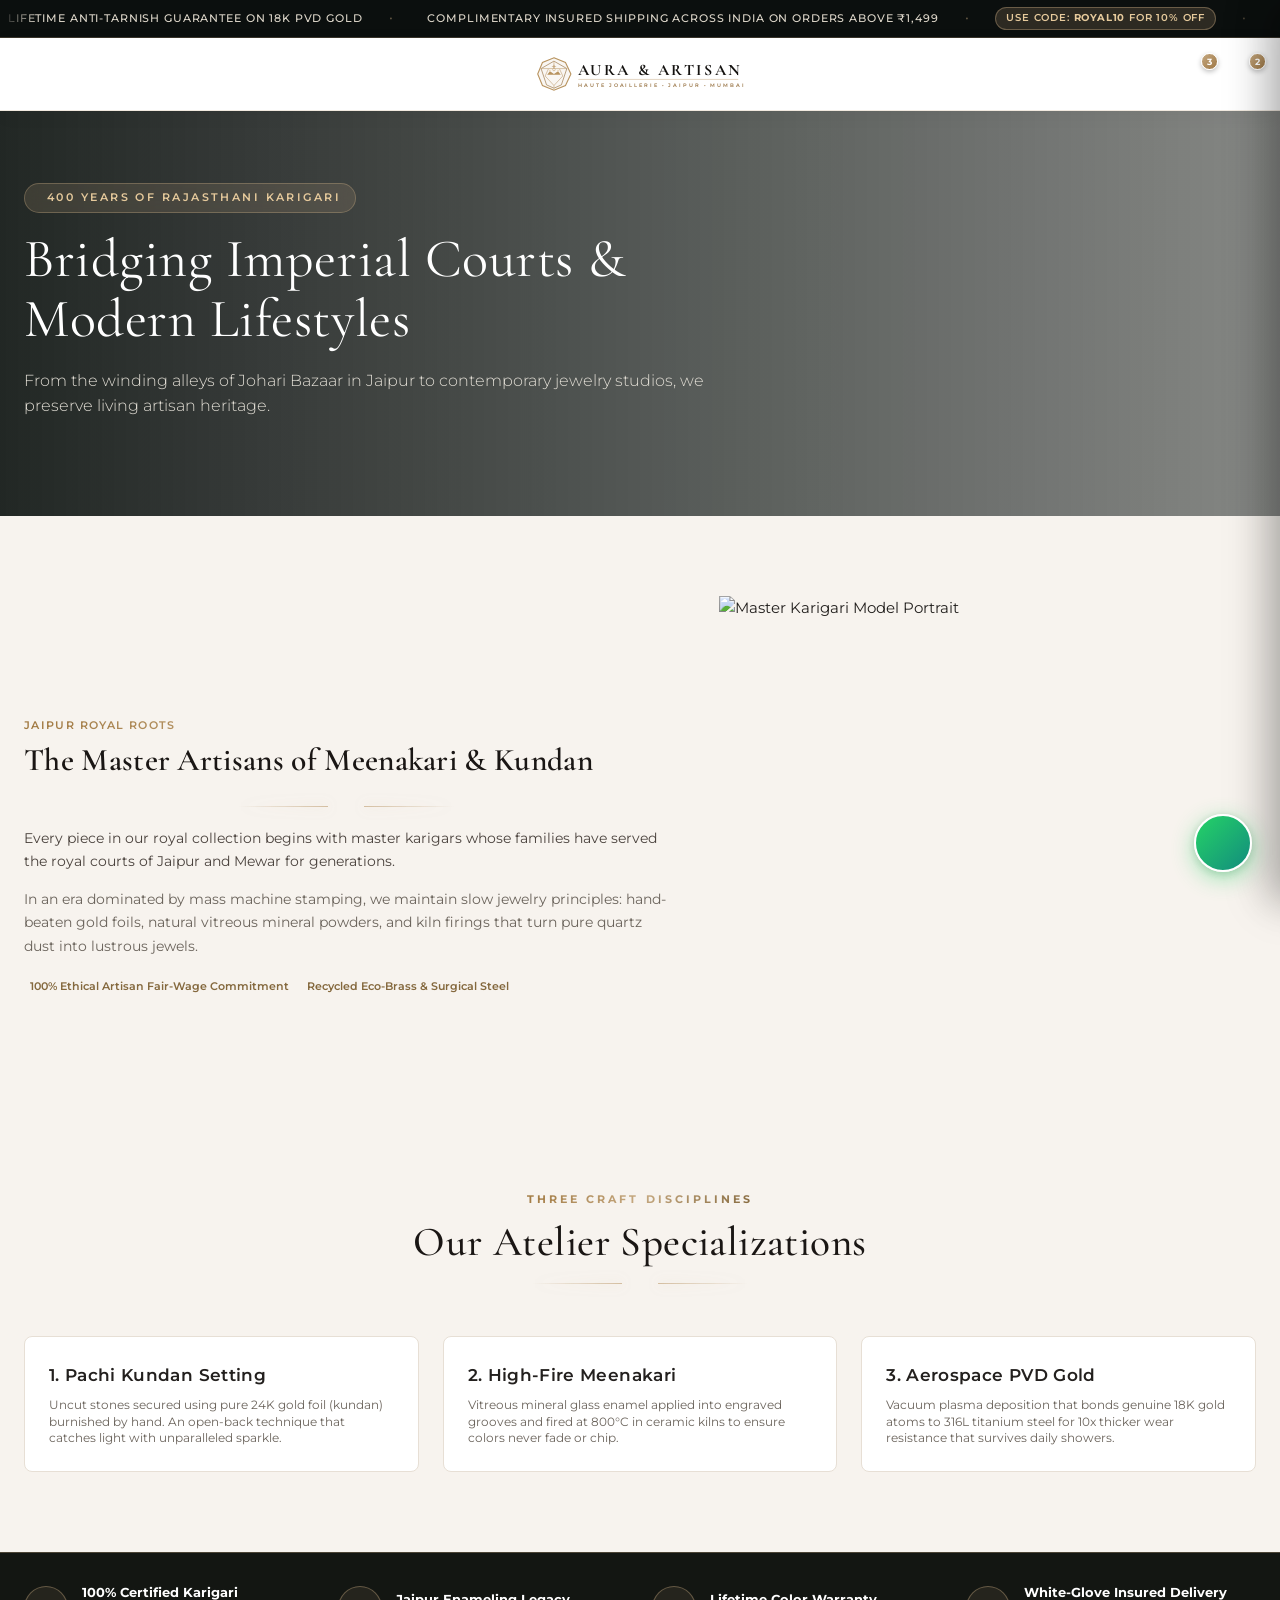
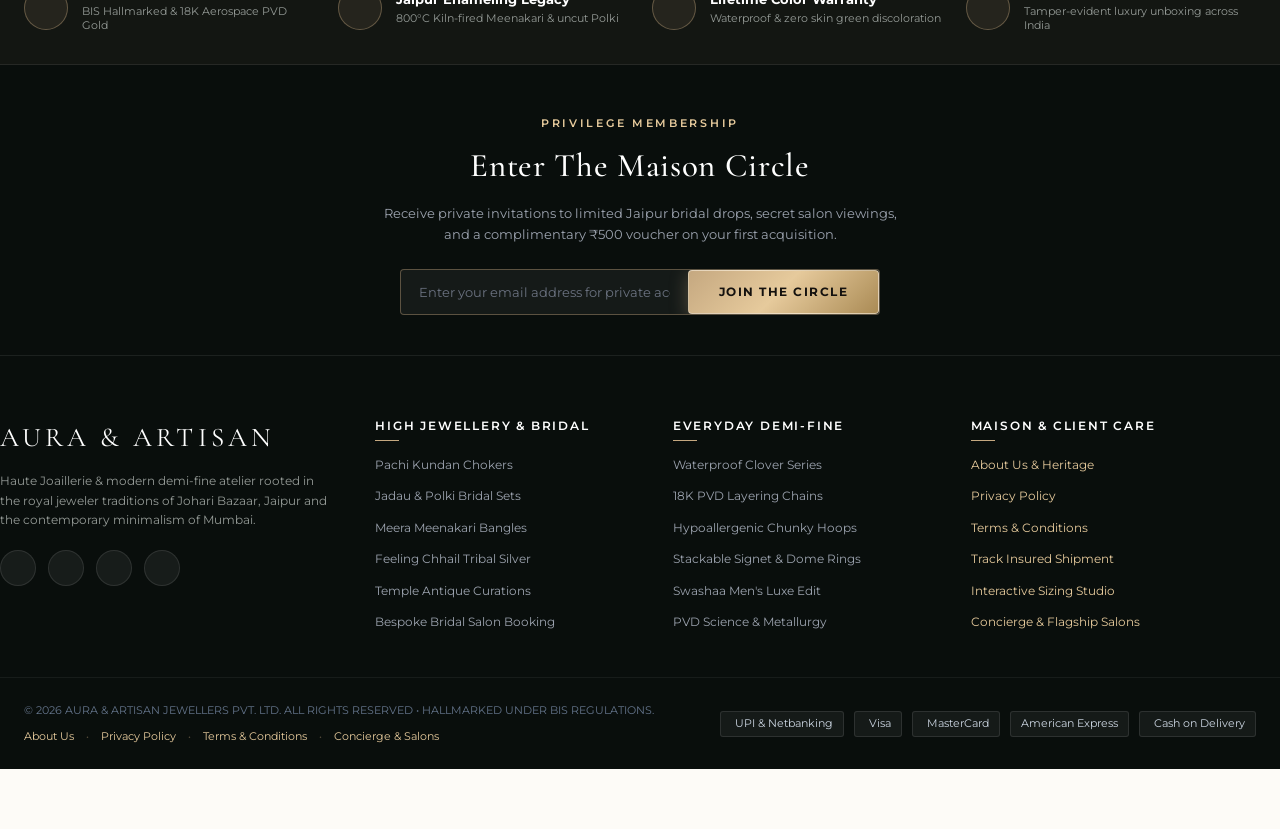
==== about.html @ bdaa9f3b "Fix broken Unsplash choker image and bump cache busters to v=7.7" ====
<!DOCTYPE html>
<html lang="en">
<head>
  <meta charset="UTF-8">
  <meta name="viewport" content="width=device-width, initial-scale=1.0">
  <title>The Craft & Heritage Ateliers | AURA & ARTISAN</title>
  <link rel="preconnect" href="https://fonts.googleapis.com">
  <link rel="preconnect" href="https://fonts.gstatic.com" crossorigin>
  <link href="https://fonts.googleapis.com/css2?family=Cormorant+Garamond:ital,wght@0,300;0,400;0,500;0,600;0,700;1,400&family=Montserrat:wght@300;400;500;600;700&display=swap" rel="stylesheet">
  <link href="https://cdn.jsdelivr.net/npm/remixicon@4.2.0/fonts/remixicon.css" rel="stylesheet">
  <link rel="stylesheet" href="styles.css?v=7.7">
    <style id="critical-tablet-nav">
    @media (max-width: 1400px) {
      .site-header {
        position: sticky !important;
        top: 0 !important;
        z-index: 999 !important;
      }
      .header-main {
        position: relative !important;
        height: 72px !important;
        padding: 0 16px !important;
        display: flex !important;
        align-items: center !important;
        justify-content: space-between !important;
      }
      .mobile-nav-toggle {
        display: inline-flex !important;
        align-items: center !important;
        justify-content: center !important;
        width: 44px !important;
        height: 44px !important;
        background: transparent !important;
        border: none !important;
        color: #1a1614 !important;
        font-size: 1.65rem !important;
        cursor: pointer !important;
        padding: 0 !important;
        flex-shrink: 0 !important;
        z-index: 10 !important;
      }
      .mobile-nav-toggle i {
        font-size: 1.65rem !important;
        color: #1a1614 !important;
      }
      .mobile-nav-toggle span {
        display: none !important;
      }
      .brand-logo {
        margin: 0 !important;
        position: absolute !important;
        left: 50% !important;
        transform: translateX(-50%) !important;
        height: 44px !important;
        max-width: calc(100% - 380px) !important;
        display: flex !important;
        align-items: center !important;
        justify-content: center !important;
        z-index: 5 !important;
      }
      .brand-logo-img,
      .brand-logo-svg,
      .brand-logo svg {
        max-width: 210px !important;
        height: 38px !important;
        width: auto !important;
        object-fit: contain !important;
      }
      .header-actions {
        margin-left: auto !important;
        gap: 8px !important;
        flex-shrink: 0 !important;
        z-index: 10 !important;
      }
            body.drawer-open .site-header {
        z-index: 100000 !important;
      }
      body.drawer-open .header-main > *:not(.desktop-nav) {
        opacity: 0.25 !important;
        pointer-events: none !important;
      }
      .desktop-nav.mobile-open {
        z-index: 100001 !important;
        background: #ffffff !important;
      }
      .mobile-nav-backdrop {
        z-index: 99999 !important;
      }
      .mobile-drawer-header {
        display: flex !important;
        align-items: center !important;
        justify-content: space-between !important;
        padding: max(20px, env(safe-area-inset-top, 24px)) 18px 16px 18px !important;
        background: #faf8f5 !important;
        border-bottom: 1px solid rgba(197, 168, 128, 0.25) !important;
        position: sticky !important;
        top: 0 !important;
        z-index: 10 !important;
        flex-shrink: 0 !important;
      }
      .mobile-drawer-brand {
        display: flex !important;
        flex-direction: column !important;
      }
      .mobile-drawer-brand span {
        font-family: 'Cormorant Garamond', Georgia, serif !important;
        font-size: 1.15rem !important;
        font-weight: 700 !important;
        letter-spacing: 2.2px !important;
        color: #141210 !important;
        text-transform: uppercase !important;
        line-height: 1.2 !important;
      }
      .mobile-drawer-brand small {
        font-size: 0.65rem !important;
        letter-spacing: 1.5px !important;
        color: #9a7647 !important;
        text-transform: uppercase !important;
      }
      .mobile-drawer-close {
        width: 36px !important;
        height: 36px !important;
        border-radius: 50% !important;
        border: 1px solid rgba(197, 168, 128, 0.35) !important;
        background: #ffffff !important;
        color: #1a1614 !important;
        font-size: 1.4rem !important;
        display: inline-flex !important;
        align-items: center !important;
        justify-content: center !important;
        cursor: pointer !important;
        line-height: 1 !important;
        padding: 0 !important;
      }
      .mobile-drawer-footer {
        display: flex !important;
        flex-direction: column !important;
        gap: 12px !important;
        padding: 20px 18px max(24px, env(safe-area-inset-bottom, 24px)) 18px !important;
        margin-top: auto !important;
        border-top: 1px solid rgba(197, 168, 128, 0.25) !important;
        background: #faf8f5 !important;
        flex-shrink: 0 !important;
      }
      .drawer-wa-btn {
        display: inline-flex !important;
        align-items: center !important;
        justify-content: center !important;
        gap: 8px !important;
        background: #25d366 !important;
        color: #ffffff !important;
        padding: 11px 16px !important;
        border-radius: 8px !important;
        font-size: 0.84rem !important;
        font-weight: 600 !important;
        text-decoration: none !important;
      }
      .drawer-sublinks {
        display: flex !important;
        align-items: center !important;
        justify-content: center !important;
        gap: 10px !important;
        font-size: 0.78rem !important;
        color: #7a7067 !important;
      }
      .drawer-sublinks a {
        color: #5a524a !important;
        text-decoration: none !important;
      }
      .desktop-nav:not(.mobile-open) {
        display: none !important;
      }
      .mobile-bottom-nav {
        display: flex !important;
      }
      body {
        padding-bottom: 60px !important;
      }
      .announcement-item:first-child,
      .announcement-right {
        display: none !important;
      }
      .announcement-content {
        justify-content: center !important;
        text-align: center !important;
      }
    }
    @media (max-width: 768px) {
      .header-main {
        height: 64px !important;
        padding: 0 12px !important;
        gap: 8px !important;
      }
      .mobile-nav-toggle {
        width: 38px !important;
        height: 38px !important;
        font-size: 1.55rem !important;
        z-index: 2 !important;
      }
      .mobile-nav-toggle i {
        font-size: 1.55rem !important;
      }
      /* In-flow flex positioning guarantees zero overlap with actions */
      .brand-logo {
        position: static !important;
        transform: none !important;
        left: auto !important;
        margin: 0 auto !important;
        flex: 1 1 auto !important;
        min-width: 0 !important;
        max-width: 100% !important;
        height: 40px !important;
        padding: 0 4px !important;
        overflow: hidden !important;
        text-align: center !important;
        display: flex !important;
        align-items: center !important;
        justify-content: center !important;
        z-index: 1 !important;
      }
      .brand-logo-img,
      .brand-logo-svg,
      .brand-logo svg {
        max-width: 100% !important;
        max-height: 30px !important;
        height: 30px !important;
        width: auto !important;
        object-fit: contain !important;
      }
      .header-actions {
        display: flex !important;
        align-items: center !important;
        gap: 4px !important;
        flex-shrink: 0 !important;
        margin-left: 0 !important;
        z-index: 2 !important;
      }
      #userAccountBtn {
        display: none !important;
      }
      .action-btn {
        width: 36px !important;
        height: 36px !important;
        font-size: 1.15rem !important;
        flex-shrink: 0 !important;
      }
      .badge-count {
        min-width: 15px !important;
        height: 15px !important;
        font-size: 0.60rem !important;
        top: -2px !important;
        right: -2px !important;
      }
    }
    @media (max-width: 380px) {
      .header-main {
        padding: 0 8px !important;
        gap: 4px !important;
      }
      .mobile-nav-toggle {
        width: 34px !important;
        height: 34px !important;
        font-size: 1.4rem !important;
      }
      .mobile-nav-toggle i {
        font-size: 1.4rem !important;
      }
      .brand-logo-img,
      .brand-logo-svg,
      .brand-logo svg {
        max-height: 25px !important;
        height: 25px !important;
      }
      .header-actions {
        gap: 2px !important;
      }
      .action-btn {
        width: 32px !important;
        height: 32px !important;
        font-size: 1.05rem !important;
      }
    }
  </style>
</head>
<body class="mode-hifi">

  <!-- TOP WIREFRAME / UX TOOLBAR -->
  <aside class="ux-control-bar">
    <div class="ux-control-inner">
      <div class="ux-status-tag"><span class="pulse-dot"></span><span>Brand Story & Heritage Architecture</span></div>
      <div class="reference-badge"><i class="ri-compass-3-line"></i> Artisanal Karigari & Ethics (Sawwaisa & Vijay Bangles Reference)</div>
      <div class="ux-toggle-wrapper"><a href="index.html" class="ux-notes-btn"><i class="ri-home-line"></i> Home</a></div>
    </div>
  </aside>

  <!-- HEADER -->
    <!-- 1. ANNOUNCEMENT BAR (Smooth Horizontal Marquee Ticker) -->
  <div class="announcement-bar">
    <div class="announcement-inner">
      <div class="announcement-ticker-track">
        <div class="ticker-content">
          <span class="ticker-item"><i class="ri-sparkling-2-line"></i> Lifetime Anti-Tarnish Guarantee on 18K PVD Gold</span>
          <span class="ticker-divider">&bull;</span>
          <span class="ticker-item"><i class="ri-truck-line"></i> Complimentary Insured Shipping Across India on Orders Above ₹1,499</span>
          <span class="ticker-divider">&bull;</span>
          <span class="ticker-item"><span class="code-pill">Use Code: <strong>ROYAL10</strong> for 10% Off</span></span>
          <span class="ticker-divider">&bull;</span>
          <span class="ticker-item"><i class="ri-vip-crown-2-line"></i> Authentic Hand-Fired Jaipur Meenakari &amp; Kundan Karigari</span>
          <span class="ticker-divider">&bull;</span>
          <span class="ticker-item"><i class="ri-shield-check-line"></i> 100% Hypoallergenic &bull; Zero Skin Discoloration</span>
          <span class="ticker-divider">&bull;</span>
          <span class="ticker-item"><i class="ri-arrow-left-right-line"></i> 7-Day Sizing Exchanges on All Kadas &amp; Bangles</span>
          <span class="ticker-divider">&bull;</span>
        </div>
        <div class="ticker-content" aria-hidden="true">
          <span class="ticker-item"><i class="ri-sparkling-2-line"></i> Lifetime Anti-Tarnish Guarantee on 18K PVD Gold</span>
          <span class="ticker-divider">&bull;</span>
          <span class="ticker-item"><i class="ri-truck-line"></i> Complimentary Insured Shipping Across India on Orders Above ₹1,499</span>
          <span class="ticker-divider">&bull;</span>
          <span class="ticker-item"><span class="code-pill">Use Code: <strong>ROYAL10</strong> for 10% Off</span></span>
          <span class="ticker-divider">&bull;</span>
          <span class="ticker-item"><i class="ri-vip-crown-2-line"></i> Authentic Hand-Fired Jaipur Meenakari &amp; Kundan Karigari</span>
          <span class="ticker-divider">&bull;</span>
          <span class="ticker-item"><i class="ri-shield-check-line"></i> 100% Hypoallergenic &bull; Zero Skin Discoloration</span>
          <span class="ticker-divider">&bull;</span>
          <span class="ticker-item"><i class="ri-arrow-left-right-line"></i> 7-Day Sizing Exchanges on All Kadas &amp; Bangles</span>
          <span class="ticker-divider">&bull;</span>
        </div>
      </div>

      <div class="announcement-right">
        <div class="currency-picker">
          <i class="ri-global-line"></i>
          <select id="currencySelect" aria-label="Currency Selector">
            <option value="INR" selected>INR (₹)</option>
            <option value="USD">USD ($)</option>
            <option value="AUD">AUD (A$)</option>
            <option value="GBP">GBP (£)</option>
            <option value="EUR">EUR (€)</option>
          </select>
        </div>
        <a href="contact.html#track-order" class="top-link"><i class="ri-truck-line"></i> Track Order</a>
      </div>
    </div>
  </div>

  <header class="site-header" id="siteHeader">
    <div class="container header-main">
      <button class="mobile-nav-toggle" id="mobileMenuBtn" aria-label="Toggle Navigation">
        <i class="ri-menu-2-line"></i>
        <span>Menu</span>
      </button>

      <a href="index.html" class="brand-logo" aria-label="Aura and Artisan Haute Joaillerie">
        <svg class="brand-logo-svg" viewBox="0 0 310 56" width="280" height="46" fill="none" xmlns="http://www.w3.org/2000/svg">
          <g transform="translate(3, 3)">
            <polygon points="25,1 42,8 50,25 42,42 25,49 8,42 1,25 8,8" stroke="#b8935e" stroke-width="1.6" fill="rgba(197, 168, 128, 0.10)" />
            <polygon points="25,6 44,17 36,41 25,46 14,41 6,17" stroke="#9a7647" stroke-width="1.1" fill="none" opacity="0.90" />
            <polygon points="17,17 33,17 38,28 25,42 12,28" stroke="#c5a880" stroke-width="1.0" fill="none" />
            <line x1="25" y1="6" x2="25" y2="17" stroke="#c5a880" stroke-width="1.0" />
            <line x1="17" y1="17" x2="6" y2="17" stroke="#c5a880" stroke-width="1.0" />
            <line x1="33" y1="17" x2="44" y2="17" stroke="#c5a880" stroke-width="1.0" />
            <line x1="25" y1="42" x2="25" y2="46" stroke="#c5a880" stroke-width="1.0" />
            <path d="M15 26 L19 21 L25 25 L31 21 L35 26 Z" fill="#b8935e" />
            <circle cx="19" cy="20" r="1.3" fill="#eed8b7" />
            <circle cx="25" cy="18.5" r="1.8" fill="#ffffff" stroke="#b8935e" stroke-width="0.8" />
            <circle cx="31" cy="20" r="1.3" fill="#eed8b7" />
            <path d="M25 10 Q25 14 21 14 Q25 14 25 18 Q25 14 29 14 Q25 14 25 10 Z" fill="#c5a880" />
          </g>
          <text x="63" y="30" font-family="'Cormorant Garamond', Georgia, 'Times New Roman', serif" font-size="23.5" font-weight="700" letter-spacing="3.8px" fill="#141210">AURA &amp; ARTISAN</text>
          <line x1="64" y1="36" x2="300" y2="36" stroke="#c5a880" stroke-width="1.0" opacity="0.70" />
          <text x="64" y="47" font-family="'Montserrat', -apple-system, sans-serif" font-size="7.4" font-weight="600" letter-spacing="2.8px" fill="#9a7647">HAUTE JOAILLERIE &bull; JAIPUR &bull; MUMBAI</text>
        </svg>
      </a>
            <nav class="desktop-nav" id="desktopNav">
        <!-- Mobile & Tablet Slide Drawer Header -->
        <div class="mobile-drawer-header">
          <div class="mobile-drawer-brand">
            <span>Aura &amp; Artisan</span>
            <small>Haute Joaillerie &bull; Jaipur</small>
          </div>
          <button class="mobile-drawer-close" id="mobileDrawerClose" aria-label="Close Navigation">&times;</button>
        </div>
        <ul class="nav-links">
          <li><a href="index.html" class="nav-link">Home</a></li>
          <li class="has-mega-menu">
            <a href="collections.html" class="nav-link">Collections <i class="ri-arrow-down-s-line"></i></a>
            <div class="mega-menu">
              <div class="mega-menu-inner container">
                
                <!-- Col 1: Heritage & Bridal -->
                <div class="mega-col">
                  <div class="mega-heading-wrap">
                    <a href="collections.html?cat=kundan" class="mega-heading-link" title="Explore Heritage &amp; Bridal Collections">
                      <span class="mega-heading-title">Heritage &amp; Bridal</span>
                      <i class="ri-arrow-right-up-line"></i>
                    </a>
                    <a href="collections.html?cat=kundan" class="mega-brand-badge badge-heritage" title="Sawwaisa &amp; Khazana Archival Curation">
                      <i class="ri-sparkling-fill"></i> Sawwaisa / Khazana
                    </a>
                  </div>
                  <ul class="mega-links-list">
                    <li><a href="collections.html?cat=kundan"><span class="gem-bullet">✦</span> Pachi Kundan Chokers</a></li>
                    <li><a href="collections.html?cat=kundan"><span class="gem-bullet">✦</span> Jadau &amp; Polki Bridal Sets</a></li>
                    <li><a href="collections.html?cat=navratna"><span class="gem-bullet">✦</span> Navratna Vedic Gems</a></li>
                    <li><a href="collections.html?cat=hathphool"><span class="gem-bullet">✦</span> Rajkumari Jadau Hathphool</a></li>
                    <li><a href="collections.html?cat=hair-jewels"><span class="gem-bullet">✦</span> Noor-E-Passa &amp; Tikkas</a></li>
                    <li><a href="collections.html?cat=temple"><span class="gem-bullet">✦</span> Temple Antique Jewellery</a></li>
                    <li><a href="collections.html?cat=bangles"><span class="gem-bullet">✦</span> Royal Bridal Chuda Sets</a></li>
                  </ul>
                </div>

                <!-- Col 2: Everyday Anti-Tarnish -->
                <div class="mega-col">
                  <div class="mega-heading-wrap">
                    <a href="anti-tarnish.html" class="mega-heading-link" title="Explore Everyday Anti-Tarnish Collections">
                      <span class="mega-heading-title">Everyday Anti-Tarnish</span>
                      <i class="ri-arrow-right-up-line"></i>
                    </a>
                    <a href="anti-tarnish.html" class="mega-brand-badge badge-modern" title="Raviva, Chahana &amp; Arika Modern Luxe">
                      <i class="ri-drop-fill"></i> Raviva / Chahana / Arika
                    </a>
                  </div>
                  <ul class="mega-links-list">
                    <li><a href="anti-tarnish.html"><span class="gem-bullet">✦</span> Waterproof Paperclip Chains</a></li>
                    <li><a href="collections.html?cat=rosegold"><span class="gem-bullet">✦</span> Gulabi Rose Gold &amp; Tourmaline</a></li>
                    <li><a href="collections.html?cat=moissanite"><span class="gem-bullet">✦</span> Dewdrop VVS1 Moissanite</a></li>
                    <li><a href="collections.html?cat=diamonds"><span class="gem-bullet">✦</span> Solitaire Lab Diamonds</a></li>
                    <li><a href="anti-tarnish.html"><span class="gem-bullet">✦</span> Four-Leaf Clover Bracelets</a></li>
                    <li><a href="anti-tarnish.html"><span class="gem-bullet">✦</span> Hypoallergenic Chunky Hoops</a></li>
                    <li><a href="anti-tarnish.html"><span class="gem-bullet">✦</span> 18K PVD Stackable Rings</a></li>
                    <li><a href="collections.html?cat=talismans"><span class="gem-bullet">✦</span> Noor Evil Eye Talismans</a></li>
                  </ul>
                </div>

                <!-- Col 3: Signature Artisanal -->
                <div class="mega-col">
                  <div class="mega-heading-wrap">
                    <a href="bangles-guide.html" class="mega-heading-link" title="Explore Signature Artisanal Bangles &amp; Kadas">
                      <span class="mega-heading-title">Signature Artisanal</span>
                      <i class="ri-arrow-right-up-line"></i>
                    </a>
                    <a href="bangles-guide.html" class="mega-brand-badge badge-craft" title="Vijay Bangles &amp; Chhail Tribal Craft">
                      <i class="ri-fire-fill"></i> Vijay Bangles / Chhail
                    </a>
                  </div>
                  <ul class="mega-links-list">
                    <li><a href="bangles-guide.html"><span class="gem-bullet">✦</span> Meera Meenakari Bangles (Jaipur)</a></li>
                    <li><a href="bangles-guide.html"><span class="gem-bullet">✦</span> Handcrafted Brass &amp; Lac Kadas</a></li>
                    <li><a href="collections.html?cat=oxidized"><span class="gem-bullet">✦</span> Feeling Chhail 925 Tribal Silver</a></li>
                    <li><a href="collections.html?cat=oxidized"><span class="gem-bullet">✦</span> Afghani &amp; Chandbali Jhumkas</a></li>
                    <li><a href="bangles-guide.html"><span class="gem-bullet">✦</span> Interactive Bangle Size Studio</a></li>
                  </ul>
                </div>

                <!-- Col 4: Unisex & Men's Luxe -->
                <div class="mega-col">
                  <div class="mega-heading-wrap">
                    <a href="collections.html?cat=men" class="mega-heading-link" title="Explore Swashaa Men's Luxe Edit">
                      <span class="mega-heading-title">Unisex &amp; Men's Luxe</span>
                      <i class="ri-arrow-right-up-line"></i>
                    </a>
                    <a href="collections.html?cat=men" class="mega-brand-badge badge-men" title="Swashaa Modern Men's Edit">
                      <i class="ri-shield-fill"></i> Swashaa Edit
                    </a>
                  </div>
                  <ul class="mega-links-list">
                    <li><a href="collections.html?cat=men"><span class="gem-bullet">✦</span> Cuban Link Chains &amp; Kadas</a></li>
                    <li><a href="collections.html?cat=men"><span class="gem-bullet">✦</span> Brushed Matte Signet Rings</a></li>
                    <li><a href="collections.html?cat=men"><span class="gem-bullet">✦</span> Sleek Stainless Steel Cuffs</a></li>
                  </ul>
                </div>

                <!-- Col 5: 100% Clickable Featured Curation Card -->
                <a href="collections.html?cat=kundan" class="mega-feature-card" title="Explore The Royal Rajputana Bridal Edit">
                  <div class="mega-img-wrap">
                    <img src="https://images.unsplash.com/photo-1617038220319-276d3cfab638?auto=format&fit=crop&w=600&q=80" alt="Royal Wedding Edit Model" loading="lazy">
                    <div class="mega-badge">Featured Edit</div>
                  </div>
                  <div class="mega-feature-text">
                    <h5>The Royal Rajputana Bridal Edit</h5>
                    <p>Hand-set uncut Polki &amp; Meenakari work inspired by Jaipur's royal court.</p>
                    <span class="link-arrow">Discover Curation <i class="ri-arrow-right-line"></i></span>
                  </div>
                </a>

              </div>

              <!-- Quick-Access Directory Utility Bar -->
              <div class="mega-menu-footer">
                <div class="mega-footer-inner container">
                  <div class="mega-footer-title">
                    <i class="ri-compass-3-line"></i> <span>Haute Joaillerie Directory</span>
                  </div>
                  <div class="mega-footer-actions">
                    <a href="collections.html" class="mega-action-pill highlight">
                      <i class="ri-apps-2-line"></i> View All 15 Collections
                    </a>
                    <a href="bangles-guide.html" class="mega-action-pill">
                      <i class="ri-ruler-line"></i> Bangle Size Studio
                    </a>
                    <a href="anti-tarnish.html" class="mega-action-pill">
                      <i class="ri-shield-check-line"></i> Lifetime Guarantee
                    </a>
                    <a href="https://wa.me/919876543210?text=Hello%20Aura%20and%20Artisan%20Concierge" class="mega-action-pill wa" target="_blank" rel="noopener">
                      <i class="ri-whatsapp-line"></i> WhatsApp Concierge
                    </a>
                  </div>
                </div>
              </div>

            </div>
          </li>
          <li><a href="anti-tarnish.html" class="nav-link">Anti-Tarnish Daily</a></li>
          <li><a href="bangles-guide.html" class="nav-link">Meenakari Bangles</a></li>
          <li><a href="about.html" class="nav-link active">The Craft</a></li>
          <li><a href="contact.html" class="nav-link">Contact Us</a></li>
                </ul>
        <!-- Mobile & Tablet Slide Drawer Footer -->
        <div class="mobile-drawer-footer">
          <a href="https://wa.me/919876543210?text=Hello%20Aura%20and%20Artisan" class="drawer-wa-btn" target="_blank" rel="noopener">
            <i class="ri-whatsapp-line"></i> Order via WhatsApp
          </a>
          <div class="drawer-sublinks">
            <a href="contact.html">Track Order</a>
            <span>&bull;</span>
            <a href="contact.html">Boutiques</a>
            <span>&bull;</span>
            <a href="contact.html">Concierge</a>
          </div>
        </div>
      </nav>
      <div class="header-actions">
        <button class="action-btn" id="searchTriggerBtn" onclick="openSearch()" aria-label="Search Catalog" title="Search"><i class="ri-search-line"></i></button>
        <a href="contact.html" class="action-btn" id="userAccountBtn" aria-label="User Account" title="Account"><i class="ri-user-3-line"></i></a>
        <button class="action-btn wishlist-btn" id="wishlistBtn" onclick="openWishlist()" aria-label="Wishlist" title="Wishlist"><i class="ri-heart-line"></i><span class="badge-count wishlist-count">3</span></button>
        <button class="action-btn cart-btn" id="cartTriggerBtn" onclick="openCart()" aria-label="Shopping Bag" title="Cart"><i class="ri-shopping-bag-2-line"></i><span class="badge-count cart-count" id="cartCountBadge">2</span></button>
      </div>
    </div>
  </header>

  <!-- ABOUT HERO BANNER -->
  <section class="catalog-hero-banner" style="background-image: linear-gradient(to right, rgba(15,21,19,0.92), rgba(15,21,19,0.5)), url('https://images.unsplash.com/photo-1610030469983-98e550d6193c?auto=format&fit=crop&w=1920&q=85');">
    <div class="container">
      <div class="catalog-hero-text">
        <span class="hero-subhead"><i class="ri-fire-line"></i> 400 Years of Rajasthani Karigari</span>
        <h1 class="hero-title">Bridging Imperial Courts & Modern Lifestyles</h1>
        <p class="hero-desc">From the winding alleys of Johari Bazaar in Jaipur to contemporary jewelry studios, we preserve living artisan heritage.</p>
      </div>
    </div>
  </section>

  <!-- STORY SECTION -->
  <main class="section-padding bg-cream">
    <div class="container">
      
      <div class="specialist-grid" style="margin-bottom: 70px;">
        <div class="specialist-info">
          <span class="sub-title">Jaipur Royal Roots</span>
          <h2 class="section-title">The Master Artisans of Meenakari & Kundan</h2>
          <div class="divider-gem"><i class="ri-vip-diamond-line"></i></div>
          <p>Every piece in our royal collection begins with master karigars whose families have served the royal courts of Jaipur and Mewar for generations.</p>
          <p style="margin-top: 14px; color: #6b645c;">In an era dominated by mass machine stamping, we maintain slow jewelry principles: hand-beaten gold foils, natural vitreous mineral powders, and kiln firings that turn pure quartz dust into lustrous jewels.</p>
          <div class="bangle-cert-row" style="margin-top: 20px;">
            <div class="cert-pill"><i class="ri-check-line"></i> 100% Ethical Artisan Fair-Wage Commitment</div>
            <div class="cert-pill"><i class="ri-check-line"></i> Recycled Eco-Brass & Surgical Steel</div>
          </div>
        </div>
        <div class="specialist-visual">
          <img src="https://images.unsplash.com/photo-1617038220319-276d3cfab638?auto=format&fit=crop&w=800&q=80" alt="Master Karigari Model Portrait" class="bangle-model-photo">
        </div>
      </div>

      <!-- CRAFT PILLARS -->
      <div class="section-header text-center">
        <span class="sub-title">Three Craft Disciplines</span>
        <h2 class="section-title">Our Atelier Specializations</h2>
        <div class="divider-gem"><i class="ri-vip-diamond-line"></i></div>
      </div>

      <div class="trust-grid" style="grid-template-columns: repeat(3, 1fr);">
        <div class="trust-card" style="background: #ffffff; padding: 24px; border-radius: 8px; border: 1px solid #e7dfd5;">
          <div class="trust-info">
            <h4 style="font-size: 1.15rem; margin-bottom: 8px;">1. Pachi Kundan Setting</h4>
            <p>Uncut stones secured using pure 24K gold foil (kundan) burnished by hand. An open-back technique that catches light with unparalleled sparkle.</p>
          </div>
        </div>
        <div class="trust-card" style="background: #ffffff; padding: 24px; border-radius: 8px; border: 1px solid #e7dfd5;">
          <div class="trust-info">
            <h4 style="font-size: 1.15rem; margin-bottom: 8px;">2. High-Fire Meenakari</h4>
            <p>Vitreous mineral glass enamel applied into engraved grooves and fired at 800°C in ceramic kilns to ensure colors never fade or chip.</p>
          </div>
        </div>
        <div class="trust-card" style="background: #ffffff; padding: 24px; border-radius: 8px; border: 1px solid #e7dfd5;">
          <div class="trust-info">
            <h4 style="font-size: 1.15rem; margin-bottom: 8px;">3. Aerospace PVD Gold</h4>
            <p>Vacuum plasma deposition that bonds genuine 18K gold atoms to 316L titanium steel for 10x thicker wear resistance that survives daily showers.</p>
          </div>
        </div>
      </div>

    </div>
  </main>

  <!-- HAUTE JOAILLERIE MAISON FOOTER -->
  <footer class="luxury-maison-footer">
    <div class="footer-pillars-bar">
      <div class="container footer-pillars-grid">
        <div class="footer-pillar-item">
          <div class="fp-icon-wrap"><i class="ri-medal-line"></i></div>
          <div class="fp-text">
            <strong>100% Certified Karigari</strong>
            <span>BIS Hallmarked & 18K Aerospace PVD Gold</span>
          </div>
        </div>
        <div class="footer-pillar-item">
          <div class="fp-icon-wrap"><i class="ri-fire-line"></i></div>
          <div class="fp-text">
            <strong>Jaipur Enameling Legacy</strong>
            <span>800°C Kiln-fired Meenakari & uncut Polki</span>
          </div>
        </div>
        <div class="footer-pillar-item">
          <div class="fp-icon-wrap"><i class="ri-shield-check-line"></i></div>
          <div class="fp-text">
            <strong>Lifetime Color Warranty</strong>
            <span>Waterproof & zero skin green discoloration</span>
          </div>
        </div>
        <div class="footer-pillar-item">
          <div class="fp-icon-wrap"><i class="ri-truck-line"></i></div>
          <div class="fp-text">
            <strong>White-Glove Insured Delivery</strong>
            <span>Tamper-evident luxury unboxing across India</span>
          </div>
        </div>
      </div>
    </div>

    <div class="container footer-newsletter-wrap">
      <span class="fn-badge">Privilege Membership</span>
      <h3 class="fn-title">Enter The Maison Circle</h3>
      <p class="fn-desc">Receive private invitations to limited Jaipur bridal drops, secret salon viewings, and a complimentary ₹500 voucher on your first acquisition.</p>
      <form class="fn-form" onsubmit="handleNewsletterSubmit(event)">
        <div class="fn-input-group">
          <input type="email" placeholder="Enter your email address for private access..." required>
          <button type="submit" class="btn btn-gold">Join The Circle</button>
        </div>
      </form>
    </div>

    <div class="container footer-columns-grid">
      <div class="f-col">
        <span class="f-brand-title">AURA & ARTISAN</span>
        <p class="f-brand-desc">Haute Joaillerie & modern demi-fine atelier rooted in the royal jeweler traditions of Johari Bazaar, Jaipur and the contemporary minimalism of Mumbai.</p>
        <div class="f-socials">
          <a href="#" aria-label="Instagram"><i class="ri-instagram-line"></i></a>
          <a href="#" aria-label="Pinterest"><i class="ri-pinterest-line"></i></a>
          <a href="#" aria-label="YouTube"><i class="ri-youtube-line"></i></a>
          <a href="#" aria-label="WhatsApp Concierge"><i class="ri-whatsapp-line"></i></a>
        </div>
      </div>

      <div class="f-col">
        <h4>High Jewellery & Bridal</h4>
        <ul class="f-links">
          <li><a href="collections.html?cat=kundan">Pachi Kundan Chokers</a></li>
          <li><a href="collections.html?cat=kundan">Jadau & Polki Bridal Sets</a></li>
          <li><a href="bangles-guide.html">Meera Meenakari Bangles</a></li>
          <li><a href="collections.html?cat=oxidized">Feeling Chhail Tribal Silver</a></li>
          <li><a href="collections.html">Temple Antique Curations</a></li>
          <li><a href="contact.html">Bespoke Bridal Salon Booking</a></li>
        </ul>
      </div>

      <div class="f-col">
        <h4>Everyday Demi-Fine</h4>
        <ul class="f-links">
          <li><a href="anti-tarnish.html">Waterproof Clover Series</a></li>
          <li><a href="anti-tarnish.html">18K PVD Layering Chains</a></li>
          <li><a href="anti-tarnish.html">Hypoallergenic Chunky Hoops</a></li>
          <li><a href="anti-tarnish.html">Stackable Signet & Dome Rings</a></li>
          <li><a href="collections.html?cat=men">Swashaa Men's Luxe Edit</a></li>
          <li><a href="about.html">PVD Science & Metallurgy</a></li>
        </ul>
      </div>

      <div class="f-col f-contact-box">
        <h4>Maison & Client Care</h4>
        <ul class="f-links">
          <li><a href="about.html">About Us & Heritage</a></li>
          <li><a href="privacy-policy.html">Privacy Policy</a></li>
          <li><a href="terms-conditions.html">Terms & Conditions</a></li>
          <li><a href="contact.html#track-order">Track Insured Shipment</a></li>
          <li><a href="bangles-guide.html">Interactive Sizing Studio</a></li>
          <li><a href="contact.html">Concierge & Flagship Salons</a></li>
        </ul>
      </div>
    </div>

    <div class="footer-bottom-bar">
      <div class="container footer-bottom-flex">
        <div class="f-bottom-left">
          <p>&copy; 2026 AURA & ARTISAN JEWELLERS PVT. LTD. ALL RIGHTS RESERVED &bull; HALLMARKED UNDER BIS REGULATIONS.</p>
          <div class="f-legal-links">
            <a href="about.html">About Us</a>
            <span class="sep">&bull;</span>
            <a href="privacy-policy.html">Privacy Policy</a>
            <span class="sep">&bull;</span>
            <a href="terms-conditions.html">Terms & Conditions</a>
            <span class="sep">&bull;</span>
            <a href="contact.html">Concierge & Salons</a>
          </div>
        </div>
        <div class="f-payment-badges">
          <span class="f-pay-tag"><i class="ri-bank-card-line"></i> UPI & Netbanking</span>
          <span class="f-pay-tag"><i class="ri-visa-line"></i> Visa</span>
          <span class="f-pay-tag"><i class="ri-mastercard-line"></i> MasterCard</span>
          <span class="f-pay-tag">American Express</span>
          <span class="f-pay-tag"><i class="ri-currency-line"></i> Cash on Delivery</span>
        </div>
      </div>
    </div>
  </footer>

  <!-- LUXURY SEARCH MODAL -->
  <div class="search-modal-backdrop" id="searchModalBackdrop" onclick="closeSearch()"></div>
  <div class="luxury-search-modal" id="luxurySearchModal">
    <div class="search-modal-top">
      <i class="ri-search-line"></i>
      <input type="text" id="luxurySearchInput" placeholder="Search Meenakari bangles, clover bracelets, Kundan chokers..." autocomplete="off">
      <button class="modal-close-btn" onclick="closeSearch()" aria-label="Close Search"><i class="ri-close-line"></i></button>
    </div>
    <div class="search-quick-tags">
      <span>Trending Curations:</span>
      <button type="button" onclick="quickSearch('Meenakari')">Meera Bangles</button>
      <button type="button" onclick="quickSearch('Clover')">18K Clover</button>
      <button type="button" onclick="quickSearch('Kundan')">Pachi Kundan</button>
      <button type="button" onclick="quickSearch('Silver')">Chhail Silver</button>
      <button type="button" onclick="quickSearch('Waterproof')">Anti-Tarnish Daily</button>
    </div>
    <div class="search-results-box" id="searchResultsContainer">
      <div class="search-empty-prompt">
        <span>Type to search our Jaipur heritage & demi-fine collections...</span>
      </div>
    </div>
  </div>

  <!-- WISHLIST SLIDE-OVER DRAWER -->
  <div class="wishlist-drawer-overlay" id="wishlistOverlay" onclick="closeWishlist()"></div>
  <aside class="wishlist-drawer" id="wishlistDrawer" aria-label="Saved Wishlist">
    <div class="wishlist-drawer-header">
      <div class="cd-title-wrap">
        <h3>Saved Pieces</h3>
        <span class="cd-count-tag" id="wishlistDrawerCount">3 Saved</span>
      </div>
      <button class="cart-close-btn" onclick="closeWishlist()" aria-label="Close Wishlist"><i class="ri-close-line"></i></button>
    </div>
    <div class="wishlist-items-list" id="wishlistItemsContainer"></div>
    <div class="wishlist-drawer-footer">
      <button class="btn btn-gold btn-block" onclick="addAllWishlistToBag()">
        <i class="ri-shopping-bag-line"></i> Move All Pieces to Bag
      </button>
    </div>
  </aside>

  <div class="cart-drawer-overlay" id="cartOverlay" onclick="closeCart()"></div>
  <aside class="cart-drawer" id="cartDrawer" aria-label="Shopping Cart">
    <div class="cart-drawer-header">
      <div class="cd-title-wrap">
        <h3>Your Shopping Bag</h3>
        <span class="cd-count-tag" id="drawerItemCount">2 Items</span>
      </div>
      <button class="cart-close-btn" onclick="closeCart()" aria-label="Close Cart"><i class="ri-close-line"></i></button>
    </div>

    <div class="cart-shipping-bar">
      <div class="shipping-info">
        <i class="ri-truck-line"></i>
        <span id="shippingGoalText">Add ₹201 more to unlock <strong>FREE Express Insured Shipping!</strong></span>
      </div>
      <div class="progress-track">
        <div class="progress-fill" id="shippingProgressFill" style="width: 82%;"></div>
      </div>
    </div>

    <div class="cart-items-list" id="cartItemsContainer"></div>

    <div class="cart-drawer-footer">
      <div class="cart-coupon-box">
        <input type="text" id="couponCodeInput" placeholder="Enter coupon code (ROYAL10)">
        <button class="btn-apply-coupon" onclick="applyCoupon()">Apply</button>
      </div>

      <div class="cart-totals">
        <div class="tot-row">
          <span>Subtotal</span>
          <span id="cartSubtotal">₹4,149</span>
        </div>
        <div class="tot-row text-green" id="discountRow" style="display: none;">
          <span>Discount Applied</span>
          <span id="cartDiscount">-₹415</span>
        </div>
        <div class="tot-row">
          <span>Estimated Insured Shipping</span>
          <span class="free-text" id="shippingCost">FREE</span>
        </div>
        <div class="tot-row grand-total">
          <span>Estimated Total</span>
          <span id="cartGrandTotal">₹4,149</span>
        </div>
      </div>

      <button class="btn btn-gold btn-block checkout-btn" onclick="proceedToCheckout()">
        <i class="ri-lock-2-line"></i> Secure Checkout &bull; Pay via UPI/Card/COD
      </button>

      <div class="cart-trust-badges">
        <span><i class="ri-shield-check-line"></i> 256-Bit SSL Encrypted</span>
        <span><i class="ri-arrow-go-back-line"></i> 7-Day Doorstep Returns</span>
      </div>
    </div>
  </aside>

    <!-- FLOATING WHATSAPP VIP CONCIERGE BUTTON (Right Bottom Corner) -->
  <a href="https://wa.me/919829012345?text=Hello%20Aura%20%26%20Artisan%2C%20I%20would%20like%20to%20inquire%20about%20your%20jewellery%20collection." 
     class="whatsapp-float-btn" 
     target="_blank" 
     rel="noopener noreferrer" 
     aria-label="Chat on WhatsApp with VIP Concierge"
     title="Chat with Jewellery Concierge">
    <div class="whatsapp-pulse"></div>
    <i class="ri-whatsapp-fill"></i>
    <span class="whatsapp-tooltip">Chat with Concierge</span>
  </a>

  <script src="app.js?v=7.7"></script>
</body>
</html>
---- styles.css ----
/* ==========================================================================
   AURA & ARTISAN - LUXURY JEWELLERY STORE WIREFRAME & PROTOTYPE
   Synthesized from: Arika, Raviva, Chhail, Sawwaisa, Swashaa, Chahana,
   Jewellery Khazana, and Vijay Bangles
   ========================================================================== */

/* --------------------------------------------------------------------------
   1. ROOT VARIABLES & DESIGN TOKENS
   -------------------------------------------------------------------------- */
:root {
  /* Luxury Palette */
  --color-gold-light: #e6ca9c;
  --color-gold-primary: #c5a880;
  --color-gold-dark: #9e7f53;
  --color-gold-antique: #84683d;
  --color-gold-glow: rgba(197, 168, 128, 0.25);

  --color-bg-ivory: #fdfbf7;
  --color-bg-cream: #f7f3ee;
  --color-bg-sand: #ede6de;
  --color-bg-charcoal: #171717;
  --color-bg-royal-dark: #0f1513; /* deep forest black */

  --color-text-main: #23201e;
  --color-text-muted: #6b645c;
  --color-text-light: #f5f2eb;

  --color-emerald: #065f46;
  --color-ruby: #9f1239;
  --color-border-subtle: #e7dfd5;
  --color-border-dark: #2a2825;

  /* Typography */
  --font-serif: 'Cormorant Garamond', Georgia, serif;
  --font-sans: 'Montserrat', -apple-system, BlinkMacSystemFont, "Segoe UI", Roboto, sans-serif;

  /* Layout */
  --max-width: 1360px;
  --header-height: 84px;
  --radius-sm: 4px;
  --radius-md: 8px;
  --radius-lg: 14px;
  --transition-smooth: all 0.35s cubic-bezier(0.16, 1, 0.3, 1);
  --shadow-subtle: 0 4px 20px rgba(0, 0, 0, 0.04);
  --shadow-elevated: 0 12px 35px rgba(0, 0, 0, 0.08);
  --shadow-modal: 0 25px 60px rgba(0, 0, 0, 0.25);
}

/* --------------------------------------------------------------------------
   2. GLOBAL RESET & BASE
   -------------------------------------------------------------------------- */
* {
  margin: 0;
  padding: 0;
  box-sizing: border-box;
}

html {
  scroll-behavior: smooth;
  font-size: 15px;
}

body {
  font-family: var(--font-sans);
  background-color: var(--color-bg-ivory);
  color: var(--color-text-main);
  line-height: 1.6;
  overflow-x: hidden;
  -webkit-font-smoothing: antialiased;
}

img {
  max-width: 100%;
  height: auto;
  display: block;
}

a {
  text-decoration: none;
  color: inherit;
  transition: var(--transition-smooth);
}

button {
  font-family: inherit;
  cursor: pointer;
  border: none;
  background: none;
  outline: none;
}

.container {
  width: 100%;
  max-width: var(--max-width);
  margin-left: auto;
  margin-right: auto;
  padding-left: 24px;
  padding-right: 24px;
}

.section-padding {
  padding-top: 80px;
  padding-bottom: 80px;
}

.bg-cream {
  background-color: var(--color-bg-cream);
}

.bg-warm-ivory {
  background-color: #fcf9f2;
}

.text-center {
  text-align: center;
}

/* Typography elements */
h1, h2, h3, h4, .brand-title {
  font-family: var(--font-serif);
  font-weight: 500;
  letter-spacing: 0.02em;
}

.section-header {
  max-width: 780px;
  margin: 0 auto 52px auto;
  position: relative;
}

.sub-title {
  font-family: var(--font-sans);
  text-transform: uppercase;
  font-size: 0.72rem;
  letter-spacing: 0.28em;
  font-weight: 700;
  background: linear-gradient(135deg, #a07840 0%, #c5a880 50%, #84683d 100%);
  -webkit-background-clip: text;
  -webkit-text-fill-color: transparent;
  display: inline-flex;
  align-items: center;
  gap: 10px;
  margin-bottom: 10px;
}

.section-title {
  font-family: var(--font-serif);
  font-size: 2.75rem;
  font-weight: 500;
  letter-spacing: 0.01em;
  line-height: 1.18;
  color: #1a1614;
  margin-bottom: 12px;
}

.section-subtitle {
  font-size: 1.05rem;
  color: #6b645c;
  font-weight: 300;
  line-height: 1.65;
  max-width: 680px;
  margin: 0 auto;
}

.divider-gem {
  display: flex;
  align-items: center;
  justify-content: center;
  gap: 18px;
  margin: 16px 0 20px;
  color: var(--color-gold-primary);
  font-size: 1.15rem;
  filter: drop-shadow(0 0 6px rgba(197, 168, 128, 0.5));
}

.divider-gem::before,
.divider-gem::after {
  content: "";
  height: 1px;
  width: 90px;
  background: linear-gradient(to right, transparent, rgba(197, 168, 128, 0.7));
}

.divider-gem::after {
  background: linear-gradient(to left, transparent, rgba(197, 168, 128, 0.7));
}

/* Luxury Buttons */
.btn {
  display: inline-flex;
  align-items: center;
  justify-content: center;
  gap: 8px;
  padding: 13px 30px;
  font-size: 0.82rem;
  font-weight: 600;
  letter-spacing: 0.12em;
  text-transform: uppercase;
  border-radius: var(--radius-sm);
  transition: all 0.3s cubic-bezier(0.165, 0.84, 0.44, 1);
  position: relative;
  overflow: hidden;
}

.btn-gold {
  background: linear-gradient(135deg, #c5a880 0%, #e6ca9c 48%, #aa8b55 100%);
  color: #14110e;
  font-weight: 700;
  border: 1px solid rgba(255, 255, 255, 0.4);
  box-shadow: 0 4px 18px rgba(197, 168, 128, 0.35);
}

.btn-gold:hover {
  background: linear-gradient(135deg, #d8bc92 0%, #f3dfba 50%, #b8935c 100%);
  box-shadow: 0 8px 25px rgba(197, 168, 128, 0.5);
  transform: translateY(-2px);
  color: #14110e;
}

.btn-outline-white {
  background: rgba(255, 255, 255, 0.08);
  backdrop-filter: blur(8px);
  border: 1px solid rgba(255, 255, 255, 0.75);
  color: #ffffff;
}

.btn-outline-white:hover {
  background: #ffffff;
  color: #14110e;
  border-color: #ffffff;
  box-shadow: 0 6px 20px rgba(0, 0, 0, 0.2);
  transform: translateY(-2px);
}

.btn-outline-light {
  background: rgba(255, 255, 255, 0.12);
  backdrop-filter: blur(10px);
  border: 1px solid rgba(255, 255, 255, 0.5);
  color: #ffffff;
}

.btn-outline-light:hover {
  background: #ffffff;
  color: #14110e;
  border-color: #ffffff;
  box-shadow: 0 6px 20px rgba(0, 0, 0, 0.2);
  transform: translateY(-2px);
}

.btn-block {
  width: 100%;
}

/* --------------------------------------------------------------------------
   3. WIREFRAME UX CONTROL BAR (Hidden by default for true luxury presentation)
   -------------------------------------------------------------------------- */
.ux-control-bar {
  display: none !important;
}

/* --------------------------------------------------------------------------
   4. ANNOUNCEMENT BAR (Smooth Horizontal Scrolling Luxury Ticker)
   -------------------------------------------------------------------------- */
.announcement-bar {
  background-color: #0b0f0e;
  color: #dfd8cb;
  font-size: 0.72rem;
  height: 38px;
  letter-spacing: 0.08em;
  text-transform: uppercase;
  border-bottom: 1px solid rgba(197, 168, 128, 0.25);
  font-family: var(--font-sans);
  position: relative;
  overflow: hidden;
  display: flex;
  align-items: center;
  z-index: 910;
}

.announcement-inner {
  display: flex;
  align-items: center;
  justify-content: space-between;
  width: 100%;
  height: 100%;
}

/* Horizontal Scrolling Marquee Track */
.announcement-ticker-track {
  display: flex;
  align-items: center;
  flex: 1;
  overflow: hidden;
  white-space: nowrap;
  position: relative;
  cursor: default;
  mask-image: linear-gradient(90deg, transparent 0%, #000 3%, #000 96%, transparent 100%);
  -webkit-mask-image: linear-gradient(90deg, transparent 0%, #000 3%, #000 96%, transparent 100%);
}

.ticker-content {
  display: flex;
  align-items: center;
  gap: 22px;
  white-space: nowrap;
  flex-shrink: 0;
  animation: tickerSlide 28s linear infinite;
  padding-right: 22px;
}

.announcement-ticker-track:hover .ticker-content {
  animation-play-state: paused;
}

@keyframes tickerSlide {
  0% {
    transform: translate3d(0, 0, 0);
  }
  100% {
    transform: translate3d(-100%, 0, 0);
  }
}

.ticker-item {
  display: inline-flex;
  align-items: center;
  gap: 8px;
  font-weight: 500;
  color: #dfd8cb;
  white-space: nowrap !important;
}

.ticker-item i {
  color: var(--color-gold-light);
  font-size: 0.85rem;
}

.ticker-divider {
  color: rgba(197, 168, 128, 0.45);
  font-size: 0.85rem;
  margin: 0 4px;
}

.code-pill {
  background: rgba(197, 168, 128, 0.18);
  color: var(--color-gold-light);
  padding: 2px 10px;
  border-radius: 20px;
  font-size: 0.68rem;
  letter-spacing: 0.08em;
  border: 1px solid rgba(197, 168, 128, 0.4);
  font-weight: 600;
}

/* Fixed Right Controls with Subtle Mask Backdrop */
.announcement-right {
  display: flex;
  align-items: center;
  gap: 16px;
  padding: 0 24px 0 16px;
  background: #0b0f0e;
  position: relative;
  z-index: 2;
  box-shadow: -15px 0 20px #0b0f0e;
  flex-shrink: 0;
  height: 100%;
}

.currency-picker {
  display: flex;
  align-items: center;
  gap: 4px;
}

.currency-picker i {
  color: var(--color-gold-light);
  font-size: 0.85rem;
}

.currency-picker select {
  background: transparent;
  color: #dfd8cb;
  border: none;
  font-size: 0.72rem;
  cursor: pointer;
  outline: none;
  font-family: inherit;
  font-weight: 600;
}

.currency-picker select option {
  background: #171717;
  color: #fff;
}

.top-link {
  color: #dfd8cb;
  font-size: 0.72rem;
  letter-spacing: 0.06em;
  display: inline-flex;
  align-items: center;
  gap: 5px;
  white-space: nowrap;
}

.top-link i {
  color: var(--color-gold-light);
}

.top-link:hover {
  color: var(--color-gold-light);
}

@media (max-width: 768px) {
  .announcement-right {
    display: none;
  }
}

/* --------------------------------------------------------------------------
   5. LUXURY STICKY NAVIGATION BAR (Clean Chahana Formatting on Light Canvas)
   -------------------------------------------------------------------------- */
.site-header {
  position: sticky;
  top: 0;
  z-index: 900;
  background-color: rgba(255, 255, 255, 0.98);
  backdrop-filter: blur(16px);
  border-bottom: 1px solid rgba(197, 168, 128, 0.25);
  box-shadow: 0 4px 20px rgba(0, 0, 0, 0.04);
  transition: var(--transition-smooth);
}

.header-main {
  height: 92px; /* Vertically increased luxury height */
  display: flex;
  align-items: center;
  justify-content: space-between;
  gap: 36px; /* Generous distinct spacing separating Logo, Menus, and Actions */
  max-width: 1440px;
  margin: 0 auto;
  padding: 0 32px;
}

.mobile-nav-toggle {
  display: none;
  font-size: 1.6rem;
  color: var(--color-text-main);
  cursor: pointer;
  background: transparent;
  border: none;
  padding: 4px;
}

/* Symmetrical Luxury Brand Logo with Distinct Right Spacing */
.brand-logo {
  display: inline-flex;
  align-items: center;
  text-decoration: none;
  flex-shrink: 0;
  transition: transform 0.25s ease, opacity 0.25s ease;
  height: 56px;
  line-height: 1;
  margin-right: 32px; /* Generous space between Logo and Menus */
}

.brand-logo:hover {
  opacity: 0.92;
  transform: translateY(-1px);
}

.brand-logo-img,
.brand-logo-svg,
.brand-logo svg {
  height: 52px;
  width: auto;
  max-width: 295px;
  display: block;
  flex-shrink: 0;
}

/* Desktop Primary Nav - Clean Chahana Formatting in ONE Single Line */
.desktop-nav {
  display: flex;
  align-items: center;
  justify-content: center;
  flex: 1;
  min-width: 0;
  padding: 0 16px;
}

/* Drawer Header and Footer are strictly hidden on Desktop (> 1400px) */
.mobile-drawer-header,
.mobile-drawer-footer {
  display: none !important;
}

.desktop-nav .nav-links {
  display: flex;
  list-style: none;
  gap: 12px; /* Decreased compact spacing between menu items */
  align-items: center;
  flex-wrap: nowrap !important;
  margin: 0;
  padding: 0;
}

.nav-link {
  font-size: 0.80rem;
  font-weight: 700; /* Bold text for menus */
  text-transform: uppercase;
  letter-spacing: 0.07em;
  color: #1a1614; /* Crisp charcoal black on light background */
  padding: 12px 4px; /* Generous vertical padding */
  position: relative;
  display: inline-flex;
  align-items: center;
  gap: 4px;
  white-space: nowrap !important; /* Strictly ONE single line */
  flex-shrink: 0;
  text-decoration: none;
  transition: color 0.2s ease;
}

.nav-link:hover {
  color: #9a7647; /* Warm luxury gold hover */
}

.nav-link.active {
  color: #9a7647;
  font-weight: 700;
}

.nav-link i.ri-arrow-down-s-line {
  font-size: 0.90rem;
  color: #78716c;
  transition: transform 0.25s ease, color 0.25s ease;
}

.nav-link:hover i.ri-arrow-down-s-line,
.nav-link.active i.ri-arrow-down-s-line {
  color: #9a7647;
}

.has-mega-menu:hover .nav-link i.ri-arrow-down-s-line {
  transform: rotate(180deg);
  color: #9a7647;
}

/* Elegant luxury underline bar on active and hover */
.nav-link::after {
  content: '';
  position: absolute;
  bottom: 0px;
  left: 0;
  width: 100%;
  height: 2.5px;
  background: #9a7647;
  border-radius: 2px;
  transform: scaleX(0);
  transform-origin: center;
  transition: transform 0.25s cubic-bezier(0.16, 1, 0.3, 1), opacity 0.2s ease;
  opacity: 0;
}

.nav-link:hover::after,
.nav-link.active::after {
  transform: scaleX(1);
  opacity: 1;
}

/* Header Actions - Distinct Left Spacing from Menus to Search Button */
.header-actions {
  display: flex;
  align-items: center;
  gap: 18px;
  margin-left: 32px; /* Generous space between Menus and Search Button */
  flex-shrink: 0;
}

.action-btn {
  font-size: 1.32rem;
  color: #1a1614; /* Clean charcoal outline icons */
  width: 42px;
  height: 42px;
  border-radius: 50%;
  position: relative;
  display: inline-flex;
  align-items: center;
  justify-content: center;
  transition: color 0.2s ease, transform 0.2s ease;
  background: transparent;
  cursor: pointer;
  border: none;
}

.action-btn:hover {
  color: #9a7647;
  transform: translateY(-1px);
}

/* Black Badge on Cart (matches Chahana Jewel Co screenshot formatting) */
.badge-count {
  position: absolute;
  top: 1px;
  right: -1px;
  background: #111111; /* Clean black badge */
  color: #ffffff;
  font-size: 0.62rem;
  font-weight: 700;
  min-width: 17px;
  height: 17px;
  padding: 0 3px;
  border-radius: 999px;
  display: flex;
  align-items: center;
  justify-content: center;
  border: 1.5px solid #ffffff; /* Crisp white border against light canvas */
  box-shadow: 0 2px 4px rgba(0, 0, 0, 0.22);
  font-family: var(--font-sans);
  line-height: 1;
}

/* Universal Tablet, Foldable & Mobile Header Navigation (<= 1400px) */
@media (max-width: 1400px) {
  /* Announcement bar: Keep clean, uncrowded single promo line */
  .announcement-item:first-child,
  .announcement-right {
    display: none !important;
  }
  .announcement-content {
    justify-content: center !important;
    text-align: center;
  }
  .announcement-center {
    display: flex;
    align-items: center;
    justify-content: center;
    font-size: 0.72rem;
    letter-spacing: 0.05em;
  }

  .header-main {
    height: 74px;
    padding: 0 16px;
    position: relative;
    display: flex;
    align-items: center;
    justify-content: space-between;
    gap: 12px;
  }

  /* Dedicated Clean Navigation Button (☰ Icon) exactly matching iPad Mini */
  .mobile-nav-toggle {
    display: inline-flex !important;
    align-items: center;
    justify-content: center;
    width: 44px;
    height: 44px;
    background: transparent !important;
    border: none !important;
    color: #1a1614 !important;
    font-size: 1.65rem !important;
    cursor: pointer;
    padding: 0 !important;
    transition: color 0.2s ease, transform 0.2s ease;
    flex-shrink: 0;
    z-index: 10;
  }
  .mobile-nav-toggle i {
    font-size: 1.65rem !important;
    color: #1a1614 !important;
  }
  .mobile-nav-toggle span {
    display: none !important;
  }
  .mobile-nav-toggle:hover {
    color: #9a7647 !important;
    transform: scale(1.05);
  }
  .mobile-nav-toggle:hover i {
    color: #9a7647 !important;
  }

  /* Centered Brand Logo on Tablet (769px - 1400px) */
  .brand-logo {
    margin: 0 !important;
    position: absolute;
    left: 50%;
    transform: translateX(-50%);
    height: 44px;
    max-width: calc(100% - 380px);
    display: flex;
    align-items: center;
    justify-content: center;
    z-index: 5;
  }
  .brand-logo-img,
  .brand-logo-svg,
  .brand-logo svg {
    max-width: 210px;
    height: 38px;
    width: auto;
    object-fit: contain;
  }

  .header-actions {
    margin-left: auto !important;
    gap: 8px;
    flex-shrink: 0;
    z-index: 10;
  }
  .action-btn {
    width: 38px;
    height: 38px;
    font-size: 1.25rem;
  }

  /* Mobile Bottom Navigation Bar on all Tablets & Mobiles */
  .mobile-bottom-nav {
    display: flex !important;
  }
  body {
    padding-bottom: 60px;
  }

  /* Hide horizontal desktop nav from header on all tablet and mobile view */
  .desktop-nav:not(.mobile-open) {
    display: none !important;
  }

  /* Transform Desktop Nav into Luxury Slide-Out Drawer when opened */
  .desktop-nav.mobile-open {
    display: flex !important;
    position: fixed !important;
    top: 0;
    left: 0;
    width: 320px;
    max-width: 82vw;
    height: 100vh;
    height: 100dvh;
    background: #ffffff !important;
    box-shadow: 10px 0 45px rgba(0, 0, 0, 0.25);
    z-index: 100001 !important;
    flex-direction: column !important;
    align-items: stretch !important;
    justify-content: flex-start !important;
    padding: 0 !important;
    overflow-y: auto;
    -webkit-overflow-scrolling: touch;
    transform: translateX(0) !important;
    visibility: visible !important;
    pointer-events: auto !important;
    border-right: 1px solid rgba(197, 168, 128, 0.25);
  }

  .desktop-nav {
    position: fixed !important;
    top: 0;
    left: 0;
    width: 320px;
    max-width: 82vw;
    height: 100vh;
    height: 100dvh;
    background: #ffffff !important;
    box-shadow: 10px 0 45px rgba(0, 0, 0, 0.25);
    z-index: 100001 !important;
    flex-direction: column !important;
    align-items: stretch !important;
    justify-content: flex-start !important;
    padding: 0 !important;
    overflow-y: auto;
    -webkit-overflow-scrolling: touch;
    transform: translateX(-105%);
    transition: transform 0.35s cubic-bezier(0.16, 1, 0.3, 1), visibility 0.35s ease;
    visibility: hidden;
    pointer-events: none;
    border-right: 1px solid rgba(197, 168, 128, 0.25);
  }

  /* Mobile Drawer Header with Safe-Area & Close Button */
  .mobile-drawer-header {
    display: flex !important;
    align-items: center !important;
    justify-content: space-between !important;
    padding: max(20px, env(safe-area-inset-top, 24px)) 18px 16px 18px !important;
    background: #faf8f5 !important;
    border-bottom: 1px solid rgba(197, 168, 128, 0.25) !important;
    position: sticky !important;
    top: 0 !important;
    z-index: 10 !important;
    flex-shrink: 0 !important;
  }
  .mobile-drawer-brand {
    display: flex !important;
    flex-direction: column !important;
  }
  .mobile-drawer-brand span {
    font-family: 'Cormorant Garamond', Georgia, serif !important;
    font-size: 1.15rem !important;
    font-weight: 700 !important;
    letter-spacing: 2.2px !important;
    color: #141210 !important;
    text-transform: uppercase !important;
    line-height: 1.2 !important;
  }
  .mobile-drawer-brand small {
    font-size: 0.65rem !important;
    letter-spacing: 1.5px !important;
    color: #9a7647 !important;
    text-transform: uppercase !important;
  }
  .mobile-drawer-close {
    width: 36px !important;
    height: 36px !important;
    border-radius: 50% !important;
    border: 1px solid rgba(197, 168, 128, 0.35) !important;
    background: #ffffff !important;
    color: #1a1614 !important;
    font-size: 1.4rem !important;
    display: inline-flex !important;
    align-items: center !important;
    justify-content: center !important;
    cursor: pointer !important;
    line-height: 1 !important;
    padding: 0 !important;
    transition: all 0.2s ease !important;
  }
  .mobile-drawer-close:hover {
    background: #1a1614 !important;
    color: #ffffff !important;
    border-color: #1a1614 !important;
  }

  /* Mobile Drawer Footer with WhatsApp Concierge */
  .mobile-drawer-footer {
    display: flex !important;
    flex-direction: column !important;
    gap: 12px !important;
    padding: 20px 18px max(24px, env(safe-area-inset-bottom, 24px)) 18px !important;
    margin-top: auto !important;
    border-top: 1px solid rgba(197, 168, 128, 0.25) !important;
    background: #faf8f5 !important;
    flex-shrink: 0 !important;
  }
  .drawer-wa-btn {
    display: inline-flex !important;
    align-items: center !important;
    justify-content: center !important;
    gap: 8px !important;
    background: #25d366 !important;
    color: #ffffff !important;
    padding: 11px 16px !important;
    border-radius: 8px !important;
    font-size: 0.84rem !important;
    font-weight: 600 !important;
    text-decoration: none !important;
    box-shadow: 0 4px 12px rgba(37, 211, 102, 0.25) !important;
  }
  .drawer-wa-btn i {
    font-size: 1.15rem !important;
  }
  .drawer-sublinks {
    display: flex !important;
    align-items: center !important;
    justify-content: center !important;
    gap: 10px !important;
    font-size: 0.78rem !important;
    color: #7a7067 !important;
  }
  .drawer-sublinks a {
    color: #5a524a !important;
    text-decoration: none !important;
  }
  .drawer-sublinks a:hover {
    color: #9a7647 !important;
  }

  /* Drawer Nav Links */
  .desktop-nav .nav-links {
    display: flex !important;
    flex-direction: column !important;
    align-items: stretch !important;
    width: 100% !important;
    gap: 2px !important;
    padding: 16px 14px !important;
    margin: 0 !important;
    list-style: none !important;
  }

  .nav-link {
    font-size: 0.88rem !important;
    font-weight: 700 !important;
    letter-spacing: 0.08em !important;
    color: #1a1614 !important;
    padding: 12px 14px !important;
    border-radius: 8px;
    display: flex !important;
    align-items: center;
    justify-content: space-between !important;
    width: 100%;
    text-decoration: none;
    transition: background 0.2s ease, color 0.2s ease;
    border-bottom: 1px solid rgba(0, 0, 0, 0.04);
  }

  .nav-link:hover,
  .nav-link.active {
    color: #9a7647 !important;
    background: rgba(197, 168, 128, 0.12);
  }

  /* In drawer, underline bar is a clean left accent bar */
  .nav-link::after {
    left: 0 !important;
    width: 4px !important;
    height: 65% !important;
    top: 50% !important;
    bottom: auto !important;
    transform: translateY(-50%) scaleY(0) !important;
    border-radius: 0 4px 4px 0 !important;
  }

  .nav-link:hover::after,
  .nav-link.active::after {
    transform: translateY(-50%) scaleY(1) !important;
    opacity: 1 !important;
  }

  .desktop-nav .mega-menu {
    display: none !important;
  }


}

/* Backdrop for Mobile/Tablet Drawer */
.mobile-nav-backdrop {
  position: fixed;
  inset: 0;
  background: rgba(15, 21, 19, 0.65);
  backdrop-filter: blur(4px);
  -webkit-backdrop-filter: blur(4px);
  z-index: 99999 !important;
  opacity: 0;
  visibility: hidden;
  transition: opacity 0.3s ease, visibility 0.3s ease;
}
.mobile-nav-backdrop.active {
  opacity: 1;
  visibility: visible;
}
body.drawer-open {
  overflow: hidden;
}
body.drawer-open .site-header {
  z-index: 100000 !important;
}
body.drawer-open .header-main > *:not(.desktop-nav) {
  opacity: 0.25 !important;
  pointer-events: none !important;
}

/* ==========================================================================
   ELEVATED HAUTE JOAILLERIE COLLECTIONS CHART (MEGA MENU)
   ========================================================================== */
.has-mega-menu {
  position: static;
}

.mega-menu {
  position: absolute;
  top: 100%;
  left: 0;
  width: 100%;
  background: rgba(255, 255, 255, 0.985);
  backdrop-filter: blur(24px);
  -webkit-backdrop-filter: blur(24px);
  border-top: 1px solid rgba(197, 168, 128, 0.28);
  border-bottom: 3px solid #c5a880;
  box-shadow: 0 28px 65px rgba(0, 0, 0, 0.12), 0 4px 14px rgba(197, 168, 128, 0.16);
  opacity: 0;
  visibility: hidden;
  transform: translateY(12px);
  transition: opacity 0.3s cubic-bezier(0.16, 1, 0.3, 1), transform 0.3s cubic-bezier(0.16, 1, 0.3, 1), visibility 0.3s;
  pointer-events: none;
  z-index: 999;
}

.has-mega-menu:hover .mega-menu {
  opacity: 1;
  visibility: visible;
  transform: translateY(0);
  pointer-events: auto;
}

.mega-menu-inner {
  display: grid;
  grid-template-columns: 1.05fr 1.15fr 1.1fr 1fr 1.3fr;
  gap: 28px;
  padding: 34px 24px 28px;
  max-width: 1360px;
  margin: 0 auto;
}

.mega-col {
  border-right: 1px solid rgba(197, 168, 128, 0.22);
  padding-right: 22px;
  display: flex;
  flex-direction: column;
}

.mega-col:nth-child(4) {
  border-right: none;
  padding-right: 8px;
}

.mega-heading-wrap {
  margin-bottom: 16px;
  padding-bottom: 12px;
  border-bottom: 1px solid rgba(197, 168, 128, 0.25);
  display: flex;
  flex-direction: column;
  gap: 6px;
}

.mega-heading-link {
  display: flex;
  align-items: center;
  justify-content: space-between;
  text-decoration: none;
  color: #1a1614;
  transition: all 0.25s ease;
}

.mega-heading-title {
  font-family: var(--font-serif, 'Playfair Display', Georgia, serif);
  font-size: 1.08rem;
  font-weight: 600;
  letter-spacing: 0.02em;
  color: #1a1614;
}

.mega-heading-link i {
  font-size: 0.95rem;
  color: #c5a880;
  transition: transform 0.25s ease, color 0.25s ease;
}

.mega-heading-link:hover .mega-heading-title {
  color: #9a7647;
}

.mega-heading-link:hover i {
  transform: translate(2px, -2px);
  color: #9a7647;
}

.mega-brand-badge {
  display: inline-flex;
  align-items: center;
  gap: 5px;
  font-size: 0.67rem;
  font-family: var(--font-sans, 'Montserrat', sans-serif);
  text-transform: uppercase;
  letter-spacing: 0.08em;
  font-weight: 600;
  padding: 3px 8px;
  border-radius: 4px;
  text-decoration: none;
  width: fit-content;
  transition: all 0.25s cubic-bezier(0.16, 1, 0.3, 1);
  box-shadow: 0 1px 3px rgba(0, 0, 0, 0.04);
}

.mega-brand-badge:hover {
  transform: translateY(-1.5px);
  filter: brightness(0.96);
  box-shadow: 0 3px 8px rgba(0, 0, 0, 0.08);
}

.badge-heritage { background: #fef3c7; color: #92400e; border: 1px solid rgba(217, 119, 6, 0.25); }
.badge-modern { background: #e0f2fe; color: #0369a1; border: 1px solid rgba(2, 132, 199, 0.25); }
.badge-craft { background: #fce7f3; color: #9d174d; border: 1px solid rgba(219, 39, 119, 0.25); }
.badge-men { background: #f3f4f6; color: #374151; border: 1px solid rgba(75, 85, 99, 0.25); }

.mega-links-list {
  list-style: none;
  margin: 0;
  padding: 0;
  display: flex;
  flex-direction: column;
  gap: 8px;
}

.mega-links-list li a {
  display: inline-flex;
  align-items: center;
  gap: 8px;
  font-size: 0.88rem;
  color: #4a423d;
  text-decoration: none;
  line-height: 1.35;
  padding: 3px 0;
  transition: all 0.22s cubic-bezier(0.16, 1, 0.3, 1);
  cursor: pointer;
}

.gem-bullet {
  font-size: 0.62rem;
  color: #c5a880;
  display: inline-block;
  transition: transform 0.25s ease, color 0.25s ease;
}

.mega-links-list li a:hover {
  color: #9a7647;
  transform: translateX(6px);
  font-weight: 500;
}

.mega-links-list li a:hover .gem-bullet {
  color: #855c28;
  transform: scale(1.35) rotate(45deg);
}

/* 100% Clickable Luxury Feature Card */
.mega-feature-card {
  display: flex;
  flex-direction: column;
  text-decoration: none;
  color: inherit;
  background: #faf7f2;
  border-radius: 8px;
  overflow: hidden;
  border: 1px solid rgba(197, 168, 128, 0.35);
  box-shadow: 0 8px 24px rgba(0, 0, 0, 0.05);
  transition: all 0.35s cubic-bezier(0.16, 1, 0.3, 1);
  cursor: pointer;
}

.mega-feature-card:hover {
  transform: translateY(-4px);
  box-shadow: 0 16px 36px rgba(197, 168, 128, 0.22);
  border-color: #c5a880;
}

.mega-img-wrap {
  position: relative;
  height: 145px;
  overflow: hidden;
}

.mega-img-wrap img {
  width: 100%;
  height: 100%;
  object-fit: cover;
  transition: transform 0.6s cubic-bezier(0.16, 1, 0.3, 1);
}

.mega-feature-card:hover .mega-img-wrap img {
  transform: scale(1.07);
}

.mega-badge {
  position: absolute;
  top: 10px;
  left: 10px;
  background: rgba(15, 21, 19, 0.88);
  backdrop-filter: blur(4px);
  color: #f7e7ce;
  font-size: 0.66rem;
  padding: 3px 9px;
  border-radius: 3px;
  text-transform: uppercase;
  letter-spacing: 0.1em;
  font-weight: 600;
  border: 1px solid rgba(197, 168, 128, 0.3);
}

.mega-feature-text {
  padding: 16px;
  display: flex;
  flex-direction: column;
  flex: 1;
}

.mega-feature-text h5 {
  font-family: var(--font-serif, 'Playfair Display', Georgia, serif);
  font-size: 1.05rem;
  font-weight: 600;
  color: #1a1614;
  margin-bottom: 6px;
  transition: color 0.25s ease;
}

.mega-feature-card:hover .mega-feature-text h5 {
  color: #9a7647;
}

.mega-feature-text p {
  font-size: 0.79rem;
  color: #696058;
  margin-bottom: 12px;
  line-height: 1.45;
  flex: 1;
}

.link-arrow {
  font-size: 0.82rem;
  font-weight: 600;
  color: #9a7647;
  display: inline-flex;
  align-items: center;
  gap: 5px;
  transition: all 0.25s ease;
}

.mega-feature-card:hover .link-arrow {
  color: #7a5220;
  gap: 9px;
}

/* Quick-Action Footer Bar */
.mega-menu-footer {
  background: #fbf9f5;
  border-top: 1px solid rgba(197, 168, 128, 0.24);
  padding: 12px 24px;
}

.mega-footer-inner {
  display: flex;
  justify-content: space-between;
  align-items: center;
  flex-wrap: wrap;
  gap: 12px;
  max-width: 1360px;
  margin: 0 auto;
}

.mega-footer-title {
  font-size: 0.78rem;
  font-family: var(--font-sans, 'Montserrat', sans-serif);
  text-transform: uppercase;
  letter-spacing: 0.1em;
  color: #8c7d70;
  display: flex;
  align-items: center;
  gap: 6px;
  font-weight: 600;
}

.mega-footer-actions {
  display: flex;
  align-items: center;
  gap: 10px;
  flex-wrap: wrap;
}

.mega-action-pill {
  display: inline-flex;
  align-items: center;
  gap: 6px;
  font-size: 0.78rem;
  font-weight: 500;
  color: #4a3e35;
  background: #ffffff;
  border: 1px solid rgba(197, 168, 128, 0.32);
  padding: 6px 14px;
  border-radius: 20px;
  text-decoration: none;
  transition: all 0.22s ease;
  cursor: pointer;
}

.mega-action-pill:hover {
  border-color: #9a7647;
  color: #9a7647;
  background: #fffdf9;
  transform: translateY(-2px);
  box-shadow: 0 4px 12px rgba(197, 168, 128, 0.18);
}

.mega-action-pill.highlight {
  background: #1a1614;
  color: #f7e7ce;
  border-color: #1a1614;
}

.mega-action-pill.highlight:hover {
  background: #2d2622;
  color: #ffffff;
  border-color: #2d2622;
}

.mega-action-pill.wa {
  color: #0e633d;
  border-color: rgba(37, 211, 102, 0.4);
  background: rgba(37, 211, 102, 0.08);
}

.mega-action-pill.wa:hover {
  background: #25d366;
  color: #ffffff;
  border-color: #25d366;
}

@media (max-width: 1200px) {
  .mega-menu-inner {
    grid-template-columns: 1fr 1fr 1fr 1fr;
    gap: 20px;
  }
  .mega-feature-card {
    display: none;
  }
  .mega-col:nth-child(4) {
    border-right: none;
  }
}

/* ==========================================================================
   REFINED HAUTE JOAILLERIE ACTION BUTTONS & BADGES
   ========================================================================== */
.header-actions {
  display: flex;
  align-items: center;
  gap: 10px;
}

.action-btn {
  font-size: 1.22rem;
  color: #1a1614;
  width: 40px;
  height: 40px;
  border-radius: 50%;
  position: relative;
  display: inline-flex;
  align-items: center;
  justify-content: center;
  transition: var(--transition-smooth);
  background: transparent;
  cursor: pointer;
  border: 1px solid transparent;
}

.action-btn:hover {
  color: var(--color-gold-dark);
  background: rgba(197, 168, 128, 0.12);
  border-color: rgba(197, 168, 128, 0.3);
  transform: translateY(-1px);
}

/* Refined Circular Gold Badges */
.badge-count {
  position: absolute;
  top: -2px;
  right: -3px;
  background: linear-gradient(135deg, #c5a880 0%, #9e7846 100%);
  color: #ffffff;
  font-size: 0.60rem;
  font-weight: 700;
  min-width: 17px;
  height: 17px;
  padding: 0 4px;
  border-radius: 9px;
  display: flex;
  align-items: center;
  justify-content: center;
  border: 1.5px solid #ffffff;
  box-shadow: 0 2px 5px rgba(0, 0, 0, 0.25);
  pointer-events: none;
  font-family: var(--font-sans);
  line-height: 1;
  letter-spacing: 0;
}

/* Dropdown Search Tray */
.header-search-tray {
  position: absolute;
  top: 100%;
  left: 0;
  width: 100%;
  background: #ffffff;
  border-bottom: 1px solid var(--color-border-subtle);
  box-shadow: 0 10px 25px rgba(0, 0, 0, 0.05);
  padding: 18px 0;
  display: none;
}

.header-search-tray.active {
  display: block;
  animation: fadeInDown 0.3s ease;
}

@keyframes fadeInDown {
  from { opacity: 0; transform: translateY(-8px); }
  to { opacity: 1; transform: translateY(0); }
}

.search-tray-inner {
  display: flex;
  align-items: center;
  gap: 14px;
}

.search-tray-inner .search-icon {
  font-size: 1.4rem;
  color: var(--color-gold-dark);
}

.search-tray-inner input {
  flex: 1;
  border: none;
  border-bottom: 1px solid var(--color-border-subtle);
  padding: 10px 0;
  font-size: 1.1rem;
  font-family: inherit;
  outline: none;
}

.search-tray-inner input:focus {
  border-color: var(--color-gold-dark);
}

.search-close {
  font-size: 1.4rem;
  color: var(--color-text-muted);
}

.search-popular-tags {
  margin-top: 12px;
  font-size: 0.78rem;
  color: var(--color-text-muted);
  display: flex;
  align-items: center;
  gap: 10px;
  flex-wrap: wrap;
}

.tag-btn {
  background: var(--color-bg-cream);
  padding: 4px 10px;
  border-radius: 12px;
  font-size: 0.75rem;
  color: var(--color-text-main);
  transition: var(--transition-smooth);
}

.tag-btn:hover {
  background: var(--color-gold-light);
  color: #171717;
}

/* --------------------------------------------------------------------------
   6. WIREFRAME ANNOTATION BANNER (Interactive UX Blueprint)
   -------------------------------------------------------------------------- */
.wireframe-annotation-hero {
  display: none; /* Only shown in wireframe mode or toggle */
  background: #1e293b;
  color: #f8fafc;
  padding: 24px 0;
  border-bottom: 2px dashed #64748b;
}

body.mode-wireframe .wireframe-annotation-hero {
  display: block;
}

.wf-banner-card {
  background: #0f172a;
  border: 1px solid #334155;
  border-radius: var(--radius-md);
  padding: 24px;
}

.wf-badge-tag {
  display: inline-block;
  background: #3b82f6;
  color: #fff;
  font-size: 0.7rem;
  font-weight: 700;
  padding: 3px 8px;
  border-radius: 4px;
  letter-spacing: 0.1em;
  margin-bottom: 8px;
}

.wf-banner-card h3 {
  font-size: 1.4rem;
  color: #38bdf8;
  margin-bottom: 6px;
}

.wf-banner-card p {
  color: #94a3b8;
  font-size: 0.88rem;
  margin-bottom: 16px;
}

.wf-pillars-grid {
  display: grid;
  grid-template-columns: repeat(auto-fit, minmax(220px, 1fr));
  gap: 16px;
}

.wf-pillar {
  background: #1e293b;
  border-left: 3px solid #38bdf8;
  padding: 12px 14px;
  border-radius: 0 4px 4px 0;
}

.wf-pillar strong {
  display: block;
  font-size: 0.82rem;
  color: #f1f5f9;
  margin-bottom: 4px;
}

.wf-pillar span {
  font-size: 0.74rem;
  color: #94a3b8;
  line-height: 1.4;
  display: block;
}

/* --------------------------------------------------------------------------
   7. HERO SLIDER SECTION (High Fashion Editorial & Model Photography)
   -------------------------------------------------------------------------- */
.hero-section {
  position: relative;
  min-height: 720px;
  overflow: hidden;
  background: radial-gradient(circle at 75% 35%, rgba(197, 168, 128, 0.25) 0%, rgba(15, 21, 19, 0.98) 60%, #0a0e0d 100%);
  display: flex;
  align-items: center;
  padding: 50px 0 110px 0;
}

.hero-slides-wrapper {
  position: relative;
  width: 100%;
}

.hero-slide {
  position: absolute;
  top: 0;
  left: 0;
  width: 100%;
  opacity: 0;
  visibility: hidden;
  transform: translateY(12px);
  transition: opacity 0.7s cubic-bezier(0.16, 1, 0.3, 1), transform 0.7s cubic-bezier(0.16, 1, 0.3, 1);
  pointer-events: none;
}

.hero-slide.active {
  opacity: 1;
  visibility: visible;
  position: relative;
  transform: translateY(0);
  pointer-events: auto;
}

/* Luxury Editorial Split Grid */
.hero-split-grid {
  display: grid;
  grid-template-columns: 1.1fr 1fr;
  align-items: center;
  gap: 50px;
}

.hero-text-box {
  color: #ffffff;
  z-index: 2;
}

.hero-subhead {
  display: inline-flex;
  align-items: center;
  gap: 8px;
  background: rgba(197, 168, 128, 0.16);
  border: 1px solid rgba(197, 168, 128, 0.35);
  color: #e6ca9c;
  padding: 5px 14px;
  border-radius: 20px;
  font-size: 0.74rem;
  font-weight: 600;
  letter-spacing: 0.22em;
  text-transform: uppercase;
  margin-bottom: 16px;
  backdrop-filter: blur(8px);
}

.hero-title {
  font-family: var(--font-serif);
  font-size: 3.6rem;
  font-weight: 400;
  line-height: 1.12;
  margin-bottom: 18px;
  color: #ffffff;
  letter-spacing: 0.01em;
}

.hero-desc {
  font-size: 1.05rem;
  font-weight: 300;
  color: #e2ded5;
  margin-bottom: 28px;
  line-height: 1.6;
}

.hero-cta-group {
  display: flex;
  gap: 16px;
  flex-wrap: wrap;
  margin-bottom: 30px;
}

.hero-stats {
  display: flex;
  align-items: center;
  gap: 20px;
  padding-top: 20px;
  border-top: 1px solid rgba(255, 255, 255, 0.15);
}

.stat-item {
  display: flex;
  flex-direction: column;
}

.stat-num {
  font-size: 1.35rem;
  font-family: var(--font-serif);
  font-weight: 600;
  color: var(--color-gold-light);
  line-height: 1.1;
}

.stat-lbl {
  font-size: 0.72rem;
  color: #cbd5e1;
  text-transform: uppercase;
  letter-spacing: 0.08em;
}

.stat-divider {
  width: 1px;
  height: 28px;
  background: rgba(255, 255, 255, 0.2);
}

/* Dedicated Model Showcase Card */
.hero-model-showcase {
  position: relative;
  z-index: 2;
}

.hero-model-card {
  position: relative;
  height: 520px;
  border-radius: var(--radius-md);
  overflow: hidden;
  border: 1px solid rgba(197, 168, 128, 0.45);
  box-shadow: 0 25px 60px rgba(0, 0, 0, 0.65), 0 0 30px rgba(197, 168, 128, 0.18);
  background: #171c19;
}

.hero-featured-model-img {
  width: 100%;
  height: 100%;
  object-fit: cover;
  object-position: center 82%;
  transition: transform 0.8s cubic-bezier(0.16, 1, 0.3, 1);
}

.hero-model-card:hover .hero-featured-model-img {
  transform: scale(1.03);
}

.hero-float-badge {
  position: absolute;
  bottom: 20px;
  left: 20px;
  right: 20px;
  background: rgba(15, 21, 19, 0.9);
  backdrop-filter: blur(10px);
  border: 1px solid rgba(197, 168, 128, 0.35);
  border-radius: var(--radius-sm);
  padding: 12px 16px;
  display: flex;
  align-items: center;
  gap: 12px;
  color: #ffffff;
}

.hero-float-badge i {
  font-size: 1.4rem;
  color: var(--color-gold-light);
}

.hero-float-badge strong {
  display: block;
  font-size: 0.88rem;
  color: #ffffff;
}

.hero-float-badge span {
  font-size: 0.72rem;
  color: var(--color-gold-light);
  display: block;
}

.hero-price-tag {
  position: absolute;
  top: 18px;
  right: 18px;
  background: var(--color-gold-primary);
  color: #171717;
  font-size: 0.75rem;
  font-weight: 700;
  padding: 6px 12px;
  border-radius: 20px;
  box-shadow: 0 4px 15px rgba(0, 0, 0, 0.25);
  letter-spacing: 0.05em;
  text-transform: uppercase;
}

.stat-divider {
  width: 1px;
  height: 28px;
  background: rgba(255, 255, 255, 0.2);
}

.hero-slider-nav {
  position: absolute;
  bottom: 30px;
  right: 40px;
  z-index: 5;
  display: flex;
  align-items: center;
  gap: 12px;
}

.slider-arrow {
  width: 44px;
  height: 44px;
  border-radius: 50%;
  background: rgba(255, 255, 255, 0.15);
  backdrop-filter: blur(8px);
  border: 1px solid rgba(255, 255, 255, 0.3);
  color: #fff;
  display: flex;
  align-items: center;
  justify-content: center;
  font-size: 1.4rem;
  transition: var(--transition-smooth);
}

.slider-arrow:hover {
  background: var(--color-gold-primary);
  color: #fff;
  border-color: var(--color-gold-primary);
}

.slider-dots {
  display: flex;
  gap: 8px;
}

.slider-dots .dot {
  width: 10px;
  height: 10px;
  border-radius: 50%;
  background: rgba(255, 255, 255, 0.4);
  transition: var(--transition-smooth);
}

.slider-dots .dot.active {
  background: var(--color-gold-light);
  width: 28px;
  border-radius: 10px;
}

/* --------------------------------------------------------------------------
   8. TRUST TICKER SECTION
   -------------------------------------------------------------------------- */
.trust-ticker-section {
  background: #ffffff;
  border-bottom: 1px solid var(--color-border-subtle);
  padding: 30px 0;
}

.trust-grid {
  display: grid;
  grid-template-columns: repeat(4, 1fr);
  gap: 24px;
}

.trust-card {
  display: flex;
  align-items: flex-start;
  gap: 14px;
}

.trust-icon-wrap {
  width: 44px;
  height: 44px;
  border-radius: 50%;
  background: var(--color-bg-cream);
  color: var(--color-gold-dark);
  display: flex;
  align-items: center;
  justify-content: center;
  font-size: 1.35rem;
  flex-shrink: 0;
}

.trust-info h4 {
  font-size: 0.95rem;
  font-weight: 600;
  color: var(--color-text-main);
  margin-bottom: 3px;
  font-family: var(--font-sans);
}

.trust-info p {
  font-size: 0.8rem;
  color: var(--color-text-muted);
  line-height: 1.4;
}

/* --------------------------------------------------------------------------
   9. CURATED COLLECTIONS HORIZONTAL SLIDER ENGINE (15 Signature Portfolios)
   -------------------------------------------------------------------------- */
.collections-slider-header {
  display: flex;
  align-items: center;
  justify-content: space-between;
  margin-top: 32px;
  margin-bottom: 16px;
  padding: 0 4px;
}

.slider-counter {
  display: flex;
  align-items: baseline;
  gap: 6px;
  font-family: 'Cormorant Garamond', Georgia, serif;
}

.slider-counter .current-slide {
  font-size: 1.85rem;
  font-weight: 700;
  color: #9a7647;
  line-height: 1;
}

.slider-counter .counter-slash {
  color: #c5a880;
  font-size: 1.15rem;
  font-weight: 400;
}

.slider-counter .total-slides {
  font-size: 1.2rem;
  font-weight: 600;
  color: #78716c;
}

.slider-counter .slider-label {
  font-family: 'Montserrat', sans-serif;
  font-size: 0.75rem;
  letter-spacing: 2px;
  text-transform: uppercase;
  color: #78716c;
  margin-left: 10px;
}

.collections-slider-arrows {
  display: flex;
  align-items: center;
  gap: 12px;
}

.slider-nav-btn {
  width: 46px;
  height: 46px;
  border-radius: 50%;
  border: 1px solid rgba(197, 168, 128, 0.45);
  background: #ffffff;
  color: #1a1614;
  font-size: 1.45rem;
  display: inline-flex;
  align-items: center;
  justify-content: center;
  cursor: pointer;
  box-shadow: 0 4px 16px rgba(0, 0, 0, 0.05);
  transition: all 0.25s ease;
  line-height: 1;
  padding: 0;
}

.slider-nav-btn:hover:not(:disabled) {
  background: #9a7647;
  color: #ffffff;
  border-color: #9a7647;
  transform: scale(1.06);
  box-shadow: 0 6px 20px rgba(154, 118, 71, 0.3);
}

.slider-nav-btn:active:not(:disabled) {
  transform: scale(0.96);
}

.slider-nav-btn:disabled {
  opacity: 0.3;
  cursor: not-allowed;
  border-color: rgba(0, 0, 0, 0.1);
}

.collections-slider-container {
  position: relative;
  width: 100%;
  overflow: hidden;
}

.collections-slider-track {
  display: flex;
  gap: 24px;
  overflow-x: auto;
  scroll-snap-type: x mandatory;
  scroll-behavior: smooth;
  -webkit-overflow-scrolling: touch;
  padding: 12px 4px 20px 4px;
  margin: 0;
  scrollbar-width: none;
  -ms-overflow-style: none;
}

.collections-slider-track::-webkit-scrollbar {
  display: none;
}

.collections-slider-track.grabbing {
  cursor: grabbing;
  user-select: none;
  scroll-snap-type: none;
}

.collections-slider-track .collection-tile {
  flex: 0 0 calc((100% - 48px) / 3);
  min-width: 340px;
  height: 480px;
  scroll-snap-align: start;
  position: relative;
  border-radius: var(--radius-sm);
  overflow: hidden;
  background-color: var(--color-bg-charcoal);
  box-shadow: var(--shadow-subtle);
  transition: transform 0.3s ease, box-shadow 0.3s ease;
  grid-column: unset !important;
}

.collections-slider-track .collection-tile:hover {
  transform: translateY(-6px);
  box-shadow: var(--shadow-elevated);
}

.collections-slider-footer {
  display: flex;
  align-items: center;
  justify-content: space-between;
  margin-top: 16px;
  gap: 20px;
  padding: 0 4px;
}

.slider-progress-track {
  flex: 1;
  max-width: 380px;
  height: 4px;
  background: rgba(197, 168, 128, 0.22);
  border-radius: 4px;
  overflow: hidden;
  position: relative;
}

.slider-progress-bar {
  height: 100%;
  width: 20%;
  background: linear-gradient(90deg, #c5a880, #9a7647);
  border-radius: 4px;
  transition: width 0.3s ease;
}

.link-view-all {
  font-size: 0.82rem;
  font-weight: 700;
  letter-spacing: 0.1em;
  text-transform: uppercase;
  color: #9a7647;
  text-decoration: none;
  display: inline-flex;
  align-items: center;
  gap: 6px;
  transition: all 0.2s ease;
}

.link-view-all:hover {
  color: #141210;
  transform: translateX(3px);
}

@media (max-width: 1024px) {
  .collections-slider-track .collection-tile {
    flex: 0 0 calc((100% - 24px) / 2);
    min-width: 290px;
    height: 450px;
  }
}

@media (max-width: 640px) {
  .collections-slider-header {
    margin-top: 20px;
  }
  .collections-slider-track {
    gap: 16px;
    padding-bottom: 16px;
  }
  .collections-slider-track .collection-tile {
    flex: 0 0 85%;
    min-width: 260px;
    height: 420px;
  }
  .slider-nav-btn {
    width: 38px;
    height: 38px;
    font-size: 1.25rem;
  }
  .collections-slider-footer {
    flex-direction: column-reverse;
    align-items: center;
    gap: 14px;
    margin-top: 10px;
  }
  .slider-progress-track {
    max-width: 100%;
    width: 100%;
  }
}

.collections-masonry-grid {
  display: grid;
  grid-template-columns: repeat(3, 1fr);
  gap: 24px;
}

.collection-tile {
  position: relative;
  border-radius: var(--radius-sm);
  overflow: hidden;
  height: 440px;
  background-color: var(--color-bg-charcoal);
  box-shadow: var(--shadow-subtle);
  transition: var(--transition-smooth);
}

.collection-tile:hover {
  transform: translateY(-5px);
  box-shadow: var(--shadow-elevated);
}

.collection-tile.tile-large {
  grid-column: span 2;
}

.tile-img-box {
  position: absolute;
  inset: 0;
  width: 100%;
  height: 100%;
}

.tile-img-box img {
  width: 100%;
  height: 100%;
  object-fit: cover;
  transition: transform 0.8s cubic-bezier(0.16, 1, 0.3, 1);
}

.collection-tile:hover .tile-img-box img {
  transform: scale(1.06);
}

.tile-gradient-overlay {
  position: absolute;
  inset: 0;
  background: linear-gradient(
    to top,
    rgba(15, 21, 19, 0.92) 0%,
    rgba(15, 21, 19, 0.4) 50%,
    rgba(15, 21, 19, 0.05) 100%
  );
}

.tile-content {
  position: absolute;
  bottom: 0;
  left: 0;
  width: 100%;
  padding: 30px;
  color: #ffffff;
  z-index: 2;
}

.tile-tag {
  display: inline-block;
  font-size: 0.68rem;
  font-weight: 600;
  letter-spacing: 0.14em;
  text-transform: uppercase;
  color: #e6ca9c;
  background: rgba(14, 11, 9, 0.65);
  backdrop-filter: blur(10px);
  border: 1px solid rgba(197, 168, 128, 0.4);
  padding: 4px 12px;
  border-radius: 20px;
  margin-bottom: 8px;
}

.tile-title {
  font-family: var(--font-serif);
  font-size: 1.85rem;
  font-weight: 600;
  color: #ffffff;
  margin-bottom: 8px;
  line-height: 1.25;
}

.tile-desc {
  font-size: 0.88rem;
  color: #e2e8f0;
  margin-bottom: 18px;
  max-width: 480px;
  line-height: 1.55;
  font-weight: 300;
}

.tile-meta {
  display: flex;
  align-items: center;
  justify-content: space-between;
  gap: 12px;
  flex-wrap: wrap;
}

.price-start {
  font-size: 0.88rem;
  color: #e6ca9c;
  font-weight: 600;
  letter-spacing: 0.04em;
}

/* --------------------------------------------------------------------------
   10. BESTSELLERS PRODUCT GRID & FILTER
   -------------------------------------------------------------------------- */
.category-tabs-wrapper {
  display: flex;
  justify-content: center;
  margin-bottom: 42px;
}

.category-tabs {
  display: inline-flex;
  gap: 6px;
  background: #ffffff;
  padding: 6px 10px;
  border-radius: 40px;
  border: 1px solid rgba(197, 168, 128, 0.35);
  box-shadow: 0 4px 18px rgba(35, 30, 26, 0.05);
  flex-wrap: wrap;
  justify-content: center;
}

.tab-btn {
  padding: 9px 22px;
  border-radius: 30px;
  font-size: 0.76rem;
  font-weight: 600;
  letter-spacing: 0.08em;
  text-transform: uppercase;
  color: #6b645c;
  transition: all 0.3s cubic-bezier(0.165, 0.84, 0.44, 1);
}

.tab-btn.active,
.tab-btn:hover {
  background: #1a1614;
  color: #e6ca9c;
  box-shadow: 0 4px 14px rgba(26, 22, 20, 0.25);
}

.product-grid {
  display: grid;
  grid-template-columns: repeat(3, 1fr);
  gap: 28px;
}

.product-card {
  background: #ffffff;
  border-radius: var(--radius-md);
  border: 1px solid rgba(226, 218, 206, 0.75);
  overflow: hidden;
  display: flex;
  flex-direction: column;
  transition: all 0.35s cubic-bezier(0.165, 0.84, 0.44, 1);
  position: relative;
  box-shadow: 0 4px 18px rgba(35, 30, 26, 0.04);
}

.product-card:hover {
  box-shadow: 0 16px 36px rgba(28, 23, 19, 0.08), 0 0 0 1px rgba(197, 168, 128, 0.35);
  transform: translateY(-5px);
}

/* Product Badges - Refined Haute Joaillerie Micro-Capsules */
.product-badge {
  position: absolute;
  top: 14px;
  left: 14px;
  z-index: 5;
  padding: 4px 10px;
  font-size: 0.65rem;
  font-weight: 600;
  text-transform: uppercase;
  letter-spacing: 0.12em;
  border-radius: 3px;
  box-shadow: 0 2px 8px rgba(0, 0, 0, 0.1);
}

.badge-bestseller {
  background: #1c1917;
  color: #e6ca9c;
  border: 1px solid rgba(197, 168, 128, 0.45);
}

.badge-waterproof {
  background: #0f291e;
  color: #6ee7b7;
  border: 1px solid rgba(110, 231, 183, 0.35);
}

.badge-trending {
  background: #2e0d17;
  color: #fecdd3;
  border: 1px solid rgba(244, 63, 94, 0.35);
}

.badge-artisan {
  background: rgba(255, 255, 255, 0.95);
  color: #1c1917;
  border: 1px solid #d4cdbf;
  box-shadow: 0 2px 6px rgba(0, 0, 0, 0.06);
}

.card-wishlist {
  position: absolute;
  top: 14px;
  right: 14px;
  z-index: 5;
  width: 38px;
  height: 38px;
  background: rgba(255, 255, 255, 0.92);
  backdrop-filter: blur(8px);
  border: 1px solid rgba(197, 168, 128, 0.35);
  border-radius: 50%;
  display: flex;
  align-items: center;
  justify-content: center;
  font-size: 1.15rem;
  color: #1a1614;
  transition: all 0.25s ease;
  box-shadow: 0 4px 12px rgba(0, 0, 0, 0.06);
}

.card-wishlist:hover,
.card-wishlist.active {
  background: #ffffff;
  color: var(--color-ruby);
  border-color: rgba(225, 29, 72, 0.4);
  transform: scale(1.08);
}

/* Product Image Hover Swap (Studio Vignette Backdrop) */
.product-img-wrap {
  position: relative;
  height: 360px;
  overflow: hidden;
  background: radial-gradient(circle, #fcfbf9 0%, #f4f0eb 100%);
  border-bottom: 1px solid rgba(235, 229, 220, 0.6);
}

.product-img-wrap img {
  width: 100%;
  height: 100%;
  object-fit: cover;
  transition: opacity 0.5s ease, transform 0.65s cubic-bezier(0.16, 1, 0.3, 1);
}

.product-img-wrap .img-secondary {
  position: absolute;
  inset: 0;
  opacity: 0;
}

.product-card:hover .product-img-wrap .img-secondary {
  opacity: 1;
  transform: scale(1.045);
}

.product-card:hover .product-img-wrap .img-primary {
  opacity: 0;
}

.card-quick-actions {
  position: absolute;
  bottom: 14px;
  left: 0;
  width: 100%;
  padding: 0 16px;
  display: flex;
  justify-content: center;
  opacity: 0;
  transform: translateY(10px);
  transition: all 0.3s cubic-bezier(0.16, 1, 0.3, 1);
}

.product-card:hover .card-quick-actions {
  opacity: 1;
  transform: translateY(0);
}

.btn-quick-view {
  background: rgba(255, 255, 255, 0.95);
  backdrop-filter: blur(10px);
  color: #1a1614;
  border: 1px solid rgba(197, 168, 128, 0.35);
  padding: 9px 20px;
  font-size: 0.75rem;
  font-weight: 600;
  letter-spacing: 0.08em;
  text-transform: uppercase;
  border-radius: 20px;
  box-shadow: 0 6px 18px rgba(0, 0, 0, 0.12);
  display: inline-flex;
  align-items: center;
  gap: 6px;
  transition: all 0.25s ease;
}

.btn-quick-view:hover {
  background: #1a1614;
  color: #e6ca9c;
  border-color: #1a1614;
}

/* Product Details */
.product-details {
  padding: 22px;
  display: flex;
  flex-direction: column;
  flex: 1;
  background: #ffffff;
}

.product-brand-tag {
  font-size: 0.68rem;
  text-transform: uppercase;
  letter-spacing: 0.14em;
  color: #9e7f53;
  font-weight: 600;
  margin-bottom: 6px;
}

.product-name {
  font-family: var(--font-serif);
  font-size: 1.15rem;
  font-weight: 600;
  color: #1a1614;
  line-height: 1.35;
  margin-bottom: 8px;
}

.product-name a {
  color: #1a1614;
  transition: color 0.25s ease;
}

.product-name a:hover {
  color: #9e7f53;
}

.product-rating {
  display: flex;
  align-items: center;
  gap: 6px;
  margin-bottom: 12px;
  font-size: 0.8rem;
}

.stars {
  color: #f59e0b;
}

.rating-count {
  color: #78716c;
  font-size: 0.74rem;
}

.product-price-row {
  display: flex;
  align-items: center;
  gap: 10px;
  margin-bottom: 14px;
}

.price-current {
  font-family: var(--font-serif);
  font-size: 1.32rem;
  font-weight: 700;
  color: #1a1614;
  letter-spacing: 0.01em;
}

.price-original {
  font-size: 0.88rem;
  color: #9c958d;
  text-decoration: line-through;
}

.discount-pill {
  background: rgba(197, 168, 128, 0.14);
  color: #84683d;
  border: 1px solid rgba(197, 168, 128, 0.3);
  font-size: 0.68rem;
  font-weight: 700;
  padding: 2px 8px;
  border-radius: 3px;
  letter-spacing: 0.04em;
}

.product-swatches {
  display: flex;
  align-items: center;
  gap: 6px;
  margin-bottom: 16px;
}

.swatch-label {
  font-size: 0.72rem;
  color: var(--color-text-muted);
  margin-right: 4px;
}

.swatch {
  width: 18px;
  height: 18px;
  border-radius: 50%;
  border: 1px solid rgba(0, 0, 0, 0.15);
  transition: var(--transition-smooth);
}

.swatch.active {
  outline: 2px solid var(--color-gold-dark);
  outline-offset: 2px;
}

.btn-add-cart {
  margin-top: auto;
  background: #1a1614;
  color: #fbf9f5;
  border: 1px solid #1a1614;
  padding: 11px 18px;
  border-radius: 4px;
  font-size: 0.78rem;
  font-weight: 600;
  letter-spacing: 0.1em;
  text-transform: uppercase;
  display: flex;
  align-items: center;
  justify-content: center;
  gap: 8px;
  transition: all 0.3s cubic-bezier(0.165, 0.84, 0.44, 1);
  box-shadow: 0 2px 8px rgba(0, 0, 0, 0.06);
}

.btn-add-cart:hover {
  background: linear-gradient(135deg, #c5a880 0%, #9e7f53 100%);
  border-color: #9e7f53;
  color: #ffffff;
  box-shadow: 0 4px 16px rgba(197, 168, 128, 0.38);
  transform: translateY(-2px);
}

/* --------------------------------------------------------------------------
   11. SHOP THE LOOK & EDITORIAL HOTSPOTS
   -------------------------------------------------------------------------- */
.style-studio-section {
  background: #ffffff;
}

.hotspot-studio-card {
  display: grid;
  grid-template-columns: 1.3fr 1fr;
  border-radius: var(--radius-md);
  overflow: hidden;
  box-shadow: var(--shadow-elevated);
  border: 1px solid var(--color-border-subtle);
  background: #ffffff;
}

.hotspot-image-container {
  position: relative;
  min-height: 600px;
  background: #171717;
}

.hotspot-main-img {
  width: 100%;
  height: 100%;
  object-fit: cover;
}

/* Interactive Hotspot Pins */
.hotspot-pin {
  position: absolute;
  width: 32px;
  height: 32px;
  border-radius: 50%;
  transform: translate(-50%, -50%);
  display: flex;
  align-items: center;
  justify-content: center;
  z-index: 10;
}

.pin-core {
  width: 24px;
  height: 24px;
  background: var(--color-gold-light);
  color: #171717;
  border-radius: 50%;
  font-size: 0.75rem;
  font-weight: 700;
  display: flex;
  align-items: center;
  justify-content: center;
  box-shadow: 0 2px 8px rgba(0, 0, 0, 0.4);
  position: relative;
  z-index: 2;
}

.pin-ring {
  position: absolute;
  inset: -4px;
  border-radius: 50%;
  border: 2px solid var(--color-gold-light);
  animation: ripple 2s infinite;
}

@keyframes ripple {
  0% { transform: scale(0.8); opacity: 1; }
  100% { transform: scale(1.6); opacity: 0; }
}

.hotspot-tooltip {
  position: absolute;
  bottom: calc(100% + 12px);
  left: 50%;
  transform: translateX(-50%) translateY(6px);
  background: #171717;
  color: #ffffff;
  padding: 8px 12px;
  border-radius: 4px;
  white-space: nowrap;
  font-size: 0.75rem;
  box-shadow: 0 4px 15px rgba(0, 0, 0, 0.25);
  pointer-events: none;
  opacity: 0;
  visibility: hidden;
  transition: var(--transition-smooth);
  display: flex;
  flex-direction: column;
  gap: 2px;
  border: 1px solid rgba(197, 168, 128, 0.4);
}

.hotspot-tooltip::after {
  content: "";
  position: absolute;
  top: 100%;
  left: 50%;
  transform: translateX(-50%);
  border: 5px solid transparent;
  border-top-color: #171717;
}

.hotspot-pin:hover .hotspot-tooltip {
  opacity: 1;
  visibility: visible;
  transform: translateX(-50%) translateY(0);
}

.tt-price {
  color: var(--color-gold-light);
  font-weight: 600;
}

.tt-action {
  font-size: 0.65rem;
  color: #94a3b8;
}

/* Side Bundle Panel */
.hotspot-bundle-panel {
  padding: 40px;
  display: flex;
  flex-direction: column;
  background: var(--color-bg-ivory);
}

.bundle-badge {
  font-size: 0.72rem;
  text-transform: uppercase;
  letter-spacing: 0.15em;
  color: var(--color-gold-dark);
  font-weight: 600;
  margin-bottom: 6px;
}

.bundle-title {
  font-size: 2rem;
  line-height: 1.2;
  margin-bottom: 8px;
}

.bundle-desc {
  font-size: 0.88rem;
  color: var(--color-text-muted);
  margin-bottom: 24px;
  line-height: 1.5;
}

.bundle-items-list {
  display: flex;
  flex-direction: column;
  gap: 16px;
  margin-bottom: 24px;
}

.bundle-item {
  display: flex;
  align-items: center;
  gap: 14px;
  padding: 12px;
  border: 1px solid var(--color-border-subtle);
  border-radius: var(--radius-sm);
  background: #ffffff;
  transition: var(--transition-smooth);
}

.bundle-item.active {
  border-color: var(--color-gold-primary);
  background: #fdfaf5;
}

.bundle-item img {
  width: 64px;
  height: 64px;
  object-fit: cover;
  border-radius: var(--radius-sm);
}

.b-item-info {
  flex: 1;
  display: flex;
  flex-direction: column;
}

.b-item-name {
  font-size: 0.9rem;
  font-weight: 600;
}

.b-item-spec {
  font-size: 0.74rem;
  color: var(--color-text-muted);
}

.b-item-price {
  font-size: 0.95rem;
  font-weight: 600;
  color: var(--color-gold-dark);
  margin-top: 2px;
}

.bundle-checkbox {
  width: 18px;
  height: 18px;
  accent-color: var(--color-gold-dark);
  cursor: pointer;
}

.bundle-total-box {
  margin-top: auto;
  padding-top: 20px;
  border-top: 1px solid var(--color-border-subtle);
}

.bundle-saving-row {
  display: flex;
  justify-content: space-between;
  font-size: 0.82rem;
  color: var(--color-emerald);
  margin-bottom: 6px;
  font-weight: 600;
}

.bundle-price-row {
  display: flex;
  justify-content: space-between;
  align-items: baseline;
  margin-bottom: 18px;
}

.total-lbl {
  font-size: 1rem;
  font-weight: 600;
}

.total-amt {
  font-size: 1.8rem;
  font-family: var(--font-serif);
  font-weight: 700;
  color: var(--color-text-main);
}

/* --------------------------------------------------------------------------
   12. SPECIALIST BANGLE SIZING TOOL (Vijay Bangles Reference)
   -------------------------------------------------------------------------- */
.specialist-grid {
  display: grid;
  grid-template-columns: 1.2fr 1fr;
  gap: 50px;
  align-items: center;
}

.sizing-tool-card {
  background: #ffffff;
  padding: 30px;
  border-radius: var(--radius-md);
  box-shadow: var(--shadow-subtle);
  border: 1px solid var(--color-border-subtle);
  margin-top: 24px;
}

.sizing-tool-card h4 {
  font-size: 1.2rem;
  margin-bottom: 4px;
}

.tool-hint {
  font-size: 0.82rem;
  color: var(--color-text-muted);
  margin-bottom: 16px;
}

.size-options-grid {
  display: grid;
  grid-template-columns: repeat(5, 1fr);
  gap: 10px;
  margin-bottom: 20px;
}

.size-btn {
  border: 1px solid var(--color-border-subtle);
  background: var(--color-bg-cream);
  padding: 10px 4px;
  border-radius: var(--radius-sm);
  text-align: center;
  font-size: 0.95rem;
  font-weight: 600;
  display: flex;
  flex-direction: column;
  align-items: center;
  transition: var(--transition-smooth);
}

.size-btn span {
  font-size: 0.68rem;
  font-weight: 400;
  color: var(--color-text-muted);
}

.size-btn.active,
.size-btn:hover {
  background: var(--color-bg-royal-dark);
  color: var(--color-gold-light);
  border-color: var(--color-bg-royal-dark);
}

.size-btn.active span {
  color: #e2e8f0;
}

.size-result-box {
  background: #fdfaf5;
  border-left: 3px solid var(--color-gold-dark);
  padding: 16px;
  border-radius: 0 var(--radius-sm) var(--radius-sm) 0;
  margin-bottom: 18px;
}

.result-metric {
  margin-bottom: 6px;
  font-size: 0.85rem;
}

.result-metric:last-child {
  margin-bottom: 0;
}

.res-lbl {
  color: var(--color-text-muted);
  margin-right: 6px;
}

.bangle-cert-row {
  display: flex;
  gap: 12px;
  flex-wrap: wrap;
}

.cert-pill {
  font-size: 0.74rem;
  color: var(--color-gold-antique);
  font-weight: 600;
  display: inline-flex;
  align-items: center;
  gap: 6px;
}

.model-visual-frame {
  position: relative;
  border-radius: var(--radius-md);
  overflow: hidden;
  box-shadow: var(--shadow-elevated);
}

.bangle-model-photo {
  width: 100%;
  height: 520px;
  object-fit: cover;
}

.floating-craft-card {
  position: absolute;
  bottom: 20px;
  left: 20px;
  right: 20px;
  background: rgba(15, 21, 19, 0.92);
  backdrop-filter: blur(10px);
  color: #fff;
  padding: 16px;
  border-radius: var(--radius-sm);
  border: 1px solid rgba(197, 168, 128, 0.3);
  display: flex;
  align-items: center;
  gap: 14px;
}

.fc-icon {
  width: 40px;
  height: 40px;
  border-radius: 50%;
  background: rgba(234, 179, 8, 0.15);
  color: #fbbf24;
  display: flex;
  align-items: center;
  justify-content: center;
  font-size: 1.3rem;
  flex-shrink: 0;
}

.fc-text strong {
  display: block;
  font-size: 0.85rem;
  color: var(--color-gold-light);
  margin-bottom: 2px;
}

.fc-text span {
  font-size: 0.74rem;
  color: #cbd5e1;
  line-height: 1.4;
  display: block;
}

/* --------------------------------------------------------------------------
   13. MATERIAL SCIENCE & DURABILITY (Raviva / Swashaa / Arika Education)
   -------------------------------------------------------------------------- */
.material-science-section {
  background: var(--color-bg-royal-dark);
  color: #ffffff;
}

.text-white { color: #ffffff !important; }
.text-light { color: #cbd5e1 !important; }

.science-comparison-grid {
  display: grid;
  grid-template-columns: 1fr 1fr;
  gap: 30px;
}

.science-col {
  padding: 35px;
  border-radius: var(--radius-md);
  border: 1px solid rgba(255, 255, 255, 0.1);
}

.traditional-way {
  background: rgba(255, 255, 255, 0.03);
}

.aura-way {
  background: rgba(197, 168, 128, 0.08);
  border-color: var(--color-gold-primary);
  box-shadow: 0 0 35px rgba(197, 168, 128, 0.12);
}

.col-header {
  margin-bottom: 24px;
  padding-bottom: 16px;
  border-bottom: 1px solid rgba(255, 255, 255, 0.1);
}

.col-badge {
  display: inline-block;
  font-size: 0.72rem;
  font-weight: 700;
  text-transform: uppercase;
  padding: 3px 8px;
  border-radius: 3px;
  margin-bottom: 8px;
  letter-spacing: 0.1em;
}

.col-badge.bad { background: #7f1d1d; color: #fecaca; }
.col-badge.good { background: var(--color-gold-dark); color: #fff; }

.col-header h3 {
  font-size: 1.6rem;
}

.science-points {
  list-style: none;
  display: flex;
  flex-direction: column;
  gap: 16px;
}

.science-points li {
  display: flex;
  align-items: flex-start;
  gap: 12px;
  font-size: 0.9rem;
  color: #3e3630;
  line-height: 1.55;
}

.science-points strong {
  color: #1a1614;
  font-weight: 700;
}

/* Scoped to dark sections */
.material-science-section .science-points li,
.dark-section .science-points li,
.science-card .science-points li {
  color: #cbd5e1;
}

.material-science-section .science-points strong,
.dark-section .science-points strong,
.science-card .science-points strong {
  color: #ffffff;
}

.red-x { color: #ef4444; font-size: 1.25rem; flex-shrink: 0; }
.green-check { color: #059669; font-size: 1.25rem; flex-shrink: 0; }
/* --------------------------------------------------------------------------
   14. COMMUNITY UGC REVIEWS
   -------------------------------------------------------------------------- */
.ugc-grid {
  display: grid;
  grid-template-columns: repeat(4, 1fr);
  gap: 24px;
}

.ugc-card {
  background: #ffffff;
  border-radius: var(--radius-sm);
  border: 1px solid var(--color-border-subtle);
  overflow: hidden;
  box-shadow: var(--shadow-subtle);
  display: flex;
  flex-direction: column;
}

.ugc-img-wrap {
  position: relative;
  height: 240px;
}

.ugc-img-wrap img {
  width: 100%;
  height: 100%;
  object-fit: cover;
}

.ugc-tag {
  position: absolute;
  bottom: 10px;
  left: 10px;
  background: rgba(15, 21, 19, 0.85);
  color: var(--color-gold-light);
  font-size: 0.68rem;
  padding: 3px 8px;
  border-radius: 2px;
}

.ugc-body {
  padding: 18px;
  display: flex;
  flex-direction: column;
  flex: 1;
}

.ugc-rating {
  color: #f59e0b;
  font-size: 0.82rem;
  margin-bottom: 8px;
}

.ugc-text {
  font-size: 0.82rem;
  color: var(--color-text-muted);
  line-height: 1.5;
  margin-bottom: 14px;
  flex: 1;
  font-style: italic;
}

.ugc-author strong {
  display: block;
  font-size: 0.82rem;
  color: var(--color-text-main);
}

.ugc-author span {
  font-size: 0.72rem;
  color: var(--color-text-muted);
}

/* --------------------------------------------------------------------------
   15. LUXURY NEWSLETTER
   -------------------------------------------------------------------------- */
.newsletter-section {
  background: var(--color-bg-sand);
  padding: 70px 0;
  border-top: 1px solid var(--color-border-subtle);
  border-bottom: 1px solid var(--color-border-subtle);
}

.newsletter-sub {
  font-size: 0.75rem;
  letter-spacing: 0.2em;
  text-transform: uppercase;
  color: var(--color-gold-dark);
  font-weight: 600;
  display: block;
  margin-bottom: 8px;
}

.newsletter-title {
  font-size: 2.4rem;
  margin-bottom: 10px;
}

.newsletter-desc {
  font-size: 0.95rem;
  color: var(--color-text-muted);
  max-width: 540px;
  margin: 0 auto 28px auto;
}

.newsletter-form {
  max-width: 480px;
  margin: 0 auto;
}

.input-group {
  display: flex;
  gap: 0;
  box-shadow: var(--shadow-subtle);
  border-radius: var(--radius-sm);
  overflow: hidden;
}

.input-group input {
  flex: 1;
  padding: 14px 18px;
  border: 1px solid var(--color-border-subtle);
  border-right: none;
  font-family: inherit;
  font-size: 0.9rem;
  outline: none;
}

.input-group input:focus {
  border-color: var(--color-gold-primary);
}

.form-privacy {
  display: block;
  font-size: 0.72rem;
  color: var(--color-text-muted);
  margin-top: 10px;
}

/* --------------------------------------------------------------------------
   16. FOOTER
   -------------------------------------------------------------------------- */
.site-footer {
  background: #121614;
  color: #a3a8a5;
  padding-top: 70px;
  font-size: 0.85rem;
}

.footer-main {
  display: grid;
  grid-template-columns: 1.5fr 1fr 1fr 1fr 1.2fr;
  gap: 35px;
  padding-bottom: 50px;
  border-bottom: 1px solid rgba(255, 255, 255, 0.08);
}

.footer-brand-title {
  font-family: var(--font-serif);
  font-size: 1.6rem;
  color: #ffffff;
  letter-spacing: 0.15em;
  display: block;
  margin-bottom: 14px;
}

.footer-bio {
  font-size: 0.82rem;
  line-height: 1.6;
  margin-bottom: 20px;
  color: #949a96;
}

.footer-socials {
  display: flex;
  gap: 12px;
}

.footer-socials a {
  width: 34px;
  height: 34px;
  border-radius: 50%;
  background: rgba(255, 255, 255, 0.06);
  color: #cbd5e1;
  display: flex;
  align-items: center;
  justify-content: center;
  font-size: 1.05rem;
  transition: var(--transition-smooth);
}

.footer-socials a:hover {
  background: var(--color-gold-primary);
  color: #171717;
}

.footer-heading {
  font-family: var(--font-sans);
  font-size: 0.82rem;
  font-weight: 600;
  text-transform: uppercase;
  letter-spacing: 0.12em;
  color: #ffffff;
  margin-bottom: 18px;
}

.footer-links {
  list-style: none;
  display: flex;
  flex-direction: column;
  gap: 10px;
}

.footer-links a {
  color: #949a96;
  transition: var(--transition-smooth);
}

.footer-links a:hover {
  color: var(--color-gold-light);
  padding-left: 4px;
}

.contact-col p {
  font-size: 0.8rem;
  margin-bottom: 10px;
  line-height: 1.5;
}

.contact-col strong {
  color: #ffffff;
}

.footer-bottom {
  padding: 24px 0;
  font-size: 0.75rem;
  color: #64748b;
}

.footer-bottom-inner {
  display: flex;
  justify-content: space-between;
  align-items: center;
  flex-wrap: wrap;
  gap: 16px;
}

.payment-methods {
  display: flex;
  gap: 12px;
  flex-wrap: wrap;
}

.pay-badge {
  background: rgba(255, 255, 255, 0.05);
  padding: 4px 10px;
  border-radius: 3px;
  color: #94a3b8;
  display: inline-flex;
  align-items: center;
  gap: 4px;
}

/* --------------------------------------------------------------------------
   17. CART SLIDE-OVER DRAWER
   -------------------------------------------------------------------------- */
.cart-drawer-overlay {
  position: fixed;
  inset: 0;
  background: rgba(0, 0, 0, 0.55);
  backdrop-filter: blur(4px);
  z-index: 1100;
  opacity: 0;
  visibility: hidden;
  transition: var(--transition-smooth);
}

.cart-drawer-overlay.active {
  opacity: 1;
  visibility: visible;
}

.cart-drawer {
  position: fixed;
  top: 0;
  right: 0;
  width: 440px;
  max-width: 90vw;
  height: 100vh;
  background: #ffffff;
  z-index: 1200;
  box-shadow: -10px 0 35px rgba(0, 0, 0, 0.15);
  display: flex;
  flex-direction: column;
  transform: translateX(100%);
  transition: transform 0.4s cubic-bezier(0.16, 1, 0.3, 1);
}

.cart-drawer.active {
  transform: translateX(0);
}

.cart-drawer-header {
  padding: 20px 24px;
  border-bottom: 1px solid var(--color-border-subtle);
  display: flex;
  justify-content: space-between;
  align-items: center;
}

.cd-title-wrap {
  display: flex;
  align-items: baseline;
  gap: 10px;
}

.cd-title-wrap h3 {
  font-size: 1.4rem;
}

.cd-count-tag {
  font-size: 0.75rem;
  color: var(--color-gold-dark);
  font-weight: 600;
}

.cart-close-btn {
  font-size: 1.5rem;
  color: var(--color-text-muted);
}

.cart-close-btn:hover {
  color: var(--color-text-main);
}

.cart-shipping-bar {
  background: #fdfaf5;
  padding: 14px 24px;
  border-bottom: 1px solid var(--color-border-subtle);
}

.shipping-info {
  font-size: 0.78rem;
  display: flex;
  align-items: center;
  gap: 8px;
  margin-bottom: 8px;
  color: var(--color-text-main);
}

.shipping-info i {
  color: var(--color-gold-dark);
}

.progress-track {
  height: 6px;
  background: #e2e8f0;
  border-radius: 4px;
  overflow: hidden;
}

.progress-fill {
  height: 100%;
  background: linear-gradient(90deg, var(--color-gold-primary), var(--color-emerald));
  border-radius: 4px;
  transition: width 0.4s ease;
}

.cart-items-list {
  flex: 1;
  overflow-y: auto;
  padding: 20px 24px;
  display: flex;
  flex-direction: column;
  gap: 18px;
}

.cart-item-row {
  display: flex;
  gap: 14px;
  padding-bottom: 18px;
  border-bottom: 1px solid var(--color-border-subtle);
}

.cart-item-img {
  width: 72px;
  height: 72px;
  object-fit: cover;
  border-radius: var(--radius-sm);
  background: #f3f0eb;
}

.cart-item-info {
  flex: 1;
}

.cart-item-title {
  font-size: 0.88rem;
  font-weight: 600;
  line-height: 1.3;
  margin-bottom: 3px;
}

.cart-item-variant {
  font-size: 0.72rem;
  color: var(--color-text-muted);
  margin-bottom: 8px;
}

.cart-item-price-row {
  display: flex;
  justify-content: space-between;
  align-items: center;
}

.cart-qty-ctrl {
  display: flex;
  align-items: center;
  border: 1px solid var(--color-border-subtle);
  border-radius: 3px;
}

.qty-btn {
  padding: 2px 8px;
  font-size: 0.85rem;
  color: var(--color-text-main);
}

.qty-btn:hover {
  background: #f1f5f9;
}

.qty-num {
  padding: 0 8px;
  font-size: 0.8rem;
  font-weight: 600;
}

.cart-item-price {
  font-size: 0.95rem;
  font-weight: 600;
}

.cart-item-remove {
  font-size: 0.75rem;
  color: #ef4444;
  margin-left: 8px;
  cursor: pointer;
}

.cart-drawer-footer {
  padding: 20px 24px;
  border-top: 1px solid var(--color-border-subtle);
  background: var(--color-bg-cream);
}

.cart-coupon-box {
  display: flex;
  gap: 8px;
  margin-bottom: 16px;
}

.cart-coupon-box input {
  flex: 1;
  padding: 8px 12px;
  border: 1px solid var(--color-border-subtle);
  border-radius: var(--radius-sm);
  font-size: 0.82rem;
  outline: none;
}

.btn-apply-coupon {
  background: var(--color-bg-royal-dark);
  color: var(--color-gold-light);
  padding: 8px 16px;
  border-radius: var(--radius-sm);
  font-size: 0.78rem;
  font-weight: 600;
}

.cart-totals {
  display: flex;
  flex-direction: column;
  gap: 8px;
  margin-bottom: 18px;
  font-size: 0.85rem;
}

.tot-row {
  display: flex;
  justify-content: space-between;
}

.text-green { color: var(--color-emerald); font-weight: 600; }
.free-text { color: var(--color-emerald); font-weight: 700; }

.tot-row.grand-total {
  font-size: 1.15rem;
  font-weight: 700;
  color: var(--color-text-main);
  padding-top: 8px;
  border-top: 1px dashed var(--color-border-subtle);
}

.checkout-btn {
  padding: 14px;
}

.cart-trust-badges {
  display: flex;
  justify-content: space-between;
  margin-top: 12px;
  font-size: 0.7rem;
  color: var(--color-text-muted);
}

/* --------------------------------------------------------------------------
   18. MODALS (Quick-View & UX Architecture Spec)
   -------------------------------------------------------------------------- */
.modal-backdrop {
  position: fixed;
  inset: 0;
  background: rgba(0, 0, 0, 0.65);
  backdrop-filter: blur(5px);
  z-index: 1300;
  opacity: 0;
  visibility: hidden;
  transition: var(--transition-smooth);
}

.modal-backdrop.active {
  opacity: 1;
  visibility: visible;
}

.quick-view-modal {
  position: fixed;
  top: 50%;
  left: 50%;
  transform: translate(-50%, -46%);
  width: 900px;
  max-width: 95vw;
  max-height: 90vh;
  overflow-y: auto;
  background: #ffffff;
  border-radius: var(--radius-md);
  z-index: 1400;
  box-shadow: var(--shadow-modal);
  opacity: 0;
  visibility: hidden;
  transition: var(--transition-smooth);
}

.quick-view-modal.active {
  opacity: 1;
  visibility: visible;
  transform: translate(-50%, -50%);
}

.modal-close-btn {
  position: absolute;
  top: 16px;
  right: 16px;
  width: 36px;
  height: 36px;
  background: #f1f5f9;
  border-radius: 50%;
  font-size: 1.4rem;
  display: flex;
  align-items: center;
  justify-content: center;
  color: var(--color-text-main);
  z-index: 10;
  transition: var(--transition-smooth);
}

.modal-close-btn:hover {
  background: var(--color-ruby);
  color: #fff;
}

/* Quick View Inner Grid */
.qv-grid {
  display: grid;
  grid-template-columns: 1fr 1.1fr;
}

.qv-media {
  background: #f8fafc;
  height: 100%;
  min-height: 440px;
}

.qv-media img {
  width: 100%;
  height: 100%;
  object-fit: cover;
}

.qv-info {
  padding: 35px 30px;
  display: flex;
  flex-direction: column;
}

.qv-badge {
  font-size: 0.72rem;
  font-weight: 700;
  letter-spacing: 0.1em;
  text-transform: uppercase;
  color: var(--color-gold-dark);
  margin-bottom: 6px;
}

.qv-title {
  font-size: 1.8rem;
  line-height: 1.2;
  margin-bottom: 10px;
}

.qv-rating {
  display: flex;
  align-items: center;
  gap: 8px;
  margin-bottom: 14px;
}

.qv-price-box {
  display: flex;
  align-items: center;
  gap: 12px;
  margin-bottom: 18px;
  padding-bottom: 16px;
  border-bottom: 1px solid var(--color-border-subtle);
}

.qv-price-curr {
  font-size: 1.6rem;
  font-weight: 700;
  color: var(--color-text-main);
}

.qv-price-orig {
  font-size: 1.1rem;
  color: #94a3b8;
  text-decoration: line-through;
}

.qv-specs-box {
  margin-bottom: 20px;
  display: flex;
  flex-direction: column;
  gap: 8px;
  font-size: 0.82rem;
}

.qv-spec-line {
  display: flex;
  gap: 8px;
}

.qv-spec-line strong {
  min-width: 100px;
  color: var(--color-text-main);
}

.qv-spec-line span {
  color: var(--color-text-muted);
}

.qv-actions-row {
  display: flex;
  gap: 12px;
  margin-top: auto;
}

/* UX Architecture Spec Modal */
.ux-spec-modal {
  position: fixed;
  top: 50%;
  left: 50%;
  transform: translate(-50%, -46%);
  width: 960px;
  max-width: 95vw;
  max-height: 90vh;
  overflow-y: auto;
  background: #ffffff;
  border-radius: var(--radius-md);
  z-index: 1400;
  box-shadow: var(--shadow-modal);
  opacity: 0;
  visibility: hidden;
  transition: var(--transition-smooth);
}

.ux-spec-modal.active {
  opacity: 1;
  visibility: visible;
  transform: translate(-50%, -50%);
}

.ux-modal-header {
  padding: 24px 30px;
  background: #0f172a;
  color: #ffffff;
  display: flex;
  justify-content: space-between;
  align-items: center;
}

.spec-kicker {
  font-size: 0.72rem;
  text-transform: uppercase;
  color: #38bdf8;
  letter-spacing: 0.15em;
  font-weight: 700;
}

.ux-modal-header h2 {
  font-size: 1.6rem;
  margin-top: 4px;
}

.ux-spec-body {
  padding: 30px;
}

.spec-section {
  margin-bottom: 30px;
}

.spec-section h3 {
  font-size: 1.3rem;
  margin-bottom: 14px;
  color: var(--color-text-main);
}

.spec-table-wrap {
  overflow-x: auto;
}

.spec-table {
  width: 100%;
  border-collapse: collapse;
  font-size: 0.82rem;
}

.spec-table th,
.spec-table td {
  padding: 12px 14px;
  border: 1px solid var(--color-border-subtle);
  text-align: left;
}

.spec-table th {
  background: #f8fafc;
  color: #334155;
  font-weight: 600;
}

.spec-table td strong {
  color: #0f172a;
}

.hierarchy-cards-grid {
  display: grid;
  grid-template-columns: repeat(2, 1fr);
  gap: 16px;
}

.h-card {
  background: #f8fafc;
  border: 1px solid var(--color-border-subtle);
  border-radius: var(--radius-sm);
  padding: 16px;
}

.h-card h4 {
  font-size: 0.95rem;
  color: #2563eb;
  margin-bottom: 6px;
  font-family: var(--font-sans);
  font-weight: 600;
}

.h-card p {
  font-size: 0.8rem;
  color: var(--color-text-muted);
}

/* --------------------------------------------------------------------------
   19. MOBILE BOTTOM NAVIGATION
   -------------------------------------------------------------------------- */
.mobile-bottom-nav {
  display: none;
  position: fixed;
  bottom: 0;
  left: 0;
  width: 100%;
  height: 60px;
  background: #ffffff;
  border-top: 1px solid var(--color-border-subtle);
  z-index: 850;
  box-shadow: 0 -4px 15px rgba(0, 0, 0, 0.05);
  justify-content: space-around;
  align-items: center;
}

.mob-nav-item {
  display: flex;
  flex-direction: column;
  align-items: center;
  justify-content: center;
  gap: 2px;
  font-size: 0.7rem;
  color: var(--color-text-muted);
}

.mob-nav-item i {
  font-size: 1.25rem;
}

.mob-nav-item.active {
  color: var(--color-gold-dark);
  font-weight: 600;
}

/* Toast Notifications */
.toast-notification {
  position: fixed;
  bottom: 30px;
  left: 50%;
  transform: translateX(-50%) translateY(30px);
  background: #171717;
  color: #ffffff;
  padding: 12px 24px;
  border-radius: 30px;
  display: flex;
  align-items: center;
  gap: 10px;
  font-size: 0.85rem;
  box-shadow: 0 10px 30px rgba(0, 0, 0, 0.25);
  z-index: 2000;
  opacity: 0;
  visibility: hidden;
  transition: var(--transition-smooth);
}

.toast-notification i {
  color: #10b981;
  font-size: 1.2rem;
}

.toast-notification.active {
  opacity: 1;
  visibility: visible;
  transform: translateX(-50%) translateY(0);
}

/* --------------------------------------------------------------------------
   20. WIREFRAME MODE OVERRIDES (When "Switch to Wireframe Mode" is toggled)
   -------------------------------------------------------------------------- */
body.mode-wireframe {
  background-color: #f1f5f9;
  color: #1e293b;
}

body.mode-wireframe .hero-slide {
  filter: grayscale(100%) contrast(90%);
}

body.mode-wireframe .tile-img-box img,
body.mode-wireframe .product-img-wrap img,
body.mode-wireframe .hotspot-main-img,
body.mode-wireframe .bangle-model-photo,
body.mode-wireframe .ugc-img-wrap img {
  filter: grayscale(100%) opacity(0.85);
}

body.mode-wireframe .product-card,
body.mode-wireframe .collection-tile,
body.mode-wireframe .hotspot-studio-card,
body.mode-wireframe .sizing-tool-card,
body.mode-wireframe .ugc-card {
  border: 2px dashed #94a3b8 !important;
  position: relative;
}

body.mode-wireframe .product-card::before {
  content: "COMPONENT: PRODUCT_CARD";
  position: absolute;
  top: 0;
  right: 0;
  background: #0284c7;
  color: #fff;
  font-size: 0.6rem;
  padding: 2px 6px;
  font-weight: 700;
  z-index: 20;
}

body.mode-wireframe .collection-tile::before {
  content: "MODULE: EDITORIAL_COLLECTION_HERO";
  position: absolute;
  top: 0;
  right: 0;
  background: #0f766e;
  color: #fff;
  font-size: 0.6rem;
  padding: 2px 6px;
  font-weight: 700;
  z-index: 20;
}

body.mode-wireframe .hotspot-studio-card::before {
  content: "ENGINE: INTERACTIVE_HOTSPOT_BUNDLE";
  position: absolute;
  top: 0;
  right: 0;
  background: #7e22ce;
  color: #fff;
  font-size: 0.6rem;
  padding: 2px 6px;
  font-weight: 700;
  z-index: 20;
}

body.mode-wireframe .sizing-tool-card::before {
  content: "SPECIALIST: BANGLE_SIZING_CALCULATOR";
  position: absolute;
  top: 0;
  right: 0;
  background: #b45309;
  color: #fff;
  font-size: 0.6rem;
  padding: 2px 6px;
  font-weight: 700;
  z-index: 20;
}

/* --------------------------------------------------------------------------
   21. RESPONSIVE BREAKPOINTS (Tablets & Mobile Optimizations)
   -------------------------------------------------------------------------- */
/* Tablet Specific Viewport (769px to 1024px, e.g. iPad Air, iPad Mini, Galaxy Tab) */
@media (min-width: 769px) and (max-width: 1024px) {
  .hero-section {
    min-height: auto;
    padding: 36px 0 100px 0;
  }
  .hero-split-grid {
    grid-template-columns: 1.08fr 0.92fr !important;
    gap: 24px !important;
    align-items: center !important;
  }
  .hero-title {
    font-size: 2.5rem !important;
    line-height: 1.15 !important;
    margin-bottom: 14px !important;
  }
  .hero-desc {
    font-size: 0.92rem !important;
    margin-bottom: 20px !important;
    line-height: 1.6 !important;
  }
  .hero-model-card {
    height: 430px !important;
  }
  .hero-stats {
    display: flex !important;
    align-items: center !important;
    justify-content: space-between !important;
    width: 100% !important;
    gap: 12px !important;
    margin-top: 18px !important;
    padding: 14px 16px !important;
    background: rgba(15, 21, 19, 0.72) !important;
    backdrop-filter: blur(8px) !important;
    -webkit-backdrop-filter: blur(8px) !important;
    border: 1px solid rgba(197, 168, 128, 0.3) !important;
    border-radius: 8px !important;
    box-sizing: border-box !important;
    visibility: visible !important;
    opacity: 1 !important;
    position: relative !important;
    z-index: 5 !important;
  }
  .hero-stats .stat-item {
    display: flex !important;
    flex-direction: column !important;
    align-items: center !important;
    text-align: center !important;
    flex: 1 1 0 !important;
    min-width: 0 !important;
  }
  .hero-stats .stat-num {
    font-size: 1.20rem !important;
    font-weight: 700 !important;
    color: #e6ca9c !important;
    line-height: 1.1 !important;
    white-space: nowrap !important;
  }
  .hero-stats .stat-lbl {
    font-size: 0.64rem !important;
    letter-spacing: 0.05em !important;
    color: #cbd5e1 !important;
    text-transform: uppercase !important;
    line-height: 1.25 !important;
    margin-top: 2px !important;
    white-space: normal !important;
    text-align: center !important;
  }
  .hero-stats .stat-divider {
    display: block !important;
    width: 1px !important;
    height: 26px !important;
    background: rgba(197, 168, 128, 0.35) !important;
    flex-shrink: 0 !important;
  }
}

@media (max-width: 1100px) {
  .mega-menu-inner {
    grid-template-columns: repeat(3, 1fr);
  }
  .mega-feature-card {
    display: none;
  }
  .collections-masonry-grid {
    grid-template-columns: repeat(2, 1fr);
  }
  .collection-tile.tile-large {
    grid-column: span 2;
  }
  .product-grid {
    grid-template-columns: repeat(2, 1fr);
  }
  .hotspot-studio-card {
    grid-template-columns: 1fr;
  }
  .specialist-grid {
    grid-template-columns: 1fr;
  }
  .footer-main {
    grid-template-columns: repeat(2, 1fr);
  }
  .ugc-grid {
    grid-template-columns: repeat(2, 1fr);
  }
}

@media (max-width: 768px) {
  .site-header {
    position: sticky !important;
    top: 0 !important;
    z-index: 999 !important;
  }
  .header-main {
    height: 64px !important;
    padding: 0 12px !important;
    position: relative !important;
    display: flex !important;
    align-items: center !important;
    justify-content: space-between !important;
    gap: 8px !important;
  }
  .mobile-nav-toggle {
    display: inline-flex !important;
    align-items: center !important;
    justify-content: center !important;
    width: 38px !important;
    height: 38px !important;
    font-size: 1.55rem !important;
    padding: 0 !important;
    margin: 0 !important;
    flex-shrink: 0 !important;
    z-index: 2 !important;
  }
  .mobile-nav-toggle i {
    font-size: 1.55rem !important;
  }
  /* Mobile Brand Logo: Flex in-flow to GUARANTEE zero overlap with action buttons */
  .brand-logo {
    position: static !important;
    transform: none !important;
    left: auto !important;
    margin: 0 auto !important;
    flex: 1 1 auto !important;
    min-width: 0 !important;
    max-width: 100% !important;
    height: 40px !important;
    display: flex !important;
    align-items: center !important;
    justify-content: center !important;
    padding: 0 4px !important;
    overflow: hidden !important;
    text-align: center !important;
    z-index: 1 !important;
  }
  .brand-logo-img,
  .brand-logo-svg,
  .brand-logo svg {
    max-width: 100% !important;
    max-height: 30px !important;
    height: 30px !important;
    width: auto !important;
    object-fit: contain !important;
  }
  .header-actions {
    display: flex !important;
    align-items: center !important;
    gap: 4px !important;
    flex-shrink: 0 !important;
    margin-left: 0 !important;
    z-index: 2 !important;
  }
  #userAccountBtn {
    display: none !important; /* Conceal redundant header account icon on mobile; user can access via slide drawer & bottom bar */
  }
  .action-btn {
    width: 36px !important;
    height: 36px !important;
    font-size: 1.15rem !important;
    flex-shrink: 0 !important;
  }
  .badge-count {
    min-width: 15px !important;
    height: 15px !important;
    font-size: 0.60rem !important;
    top: -2px !important;
    right: -2px !important;
  }
  .announcement-item:first-child,
  .announcement-right {
    display: none;
  }
  .announcement-content {
    justify-content: center;
  }
  .mobile-bottom-nav {
    display: flex;
  }
  body {
    padding-bottom: 60px;
  }
  .hero-section {
    min-height: auto;
    padding: 24px 0 110px 0;
  }
  .hero-split-grid {
    grid-template-columns: 1fr !important;
    gap: 24px;
  }
  .hero-model-card {
    height: 340px;
  }
  .hero-title {
    font-size: 2.2rem;
  }
  .trust-grid {
    grid-template-columns: repeat(2, 1fr);
  }
  .collections-masonry-grid {
    grid-template-columns: 1fr;
  }
  .collection-tile.tile-large {
    grid-column: span 1;
  }
  .product-grid {
    grid-template-columns: 1fr;
  }
  .science-comparison-grid {
    grid-template-columns: 1fr;
  }
  .footer-main {
    grid-template-columns: 1fr;
  }
  .ugc-grid {
    grid-template-columns: 1fr;
  }
  .qv-grid {
    grid-template-columns: 1fr;
  }
  .qv-media {
    height: 300px;
  }
}

@media (max-width: 380px) {
  .header-main {
    padding: 0 8px !important;
    gap: 4px !important;
  }
  .mobile-nav-toggle {
    width: 34px !important;
    height: 34px !important;
    font-size: 1.4rem !important;
  }
  .mobile-nav-toggle i {
    font-size: 1.4rem !important;
  }
  .brand-logo-img,
  .brand-logo-svg,
  .brand-logo svg {
    max-height: 25px !important;
    height: 25px !important;
  }
  .header-actions {
    gap: 2px !important;
  }
  .action-btn {
    width: 32px !important;
    height: 32px !important;
    font-size: 1.05rem !important;
  }
}


/* ==========================================================================
   22. MULTI-PAGE & HERO BANNER THUMBNAILS ENHANCEMENTS
   ========================================================================== */

/* Hero Banner Thumbnails Strip */
.hero-banner-strip {
  position: absolute;
  bottom: 0;
  left: 0;
  width: 100%;
  background: linear-gradient(to top, rgba(15, 21, 19, 0.95), rgba(15, 21, 19, 0.5) 70%, transparent);
  padding: 16px 0;
  z-index: 10;
}

.banner-thumbs-grid {
  display: grid;
  grid-template-columns: repeat(4, 1fr);
  gap: 16px;
}

.banner-thumb {
  background: rgba(255, 255, 255, 0.08);
  backdrop-filter: blur(8px);
  border: 1px solid rgba(255, 255, 255, 0.2);
  border-radius: var(--radius-sm);
  padding: 8px 12px;
  display: flex;
  align-items: center;
  gap: 12px;
  cursor: pointer;
  text-align: left;
  transition: var(--transition-smooth);
}

.banner-thumb:hover,
.banner-thumb.active {
  background: rgba(197, 168, 128, 0.25);
  border-color: var(--color-gold-light);
  transform: translateY(-2px);
}

.banner-thumb img {
  width: 44px;
  height: 44px;
  border-radius: 4px;
  object-fit: cover;
  flex-shrink: 0;
}

.b-thumb-text strong {
  display: block;
  font-size: 0.82rem;
  color: #ffffff;
  line-height: 1.2;
}

.b-thumb-text span {
  font-size: 0.7rem;
  color: var(--color-gold-light);
  text-transform: uppercase;
  letter-spacing: 0.05em;
}

/* Catalog Hero Banner */
.catalog-hero-banner {
  background-size: cover;
  background-position: center;
  padding: 70px 0;
  color: #ffffff;
}

.catalog-hero-text {
  max-width: 680px;
}

.catalog-filter-bar {
  background: #ffffff;
  border-bottom: 1px solid var(--color-border-subtle);
  padding: 14px 0;
}

.filter-bar-inner {
  display: flex;
  justify-content: space-between;
  align-items: center;
  flex-wrap: wrap;
  gap: 12px;
}

.breadcrumbs {
  font-size: 0.8rem;
  color: var(--color-text-muted);
}

.breadcrumbs a {
  color: var(--color-text-main);
}

.breadcrumbs a:hover {
  color: var(--color-gold-dark);
}

.filter-controls {
  display: flex;
  align-items: center;
  gap: 20px;
}

.item-count-text {
  font-size: 0.82rem;
  color: var(--color-text-muted);
}

.sort-selector label {
  font-size: 0.82rem;
  color: var(--color-text-muted);
  margin-right: 6px;
}

.sort-selector select {
  padding: 6px 12px;
  border: 1px solid var(--color-border-subtle);
  border-radius: var(--radius-sm);
  background: #ffffff;
  font-family: inherit;
  font-size: 0.82rem;
  color: var(--color-text-main);
  outline: none;
}

/* Catalog Layout Grid (Sidebar + Products) */
.catalog-layout-grid {
  display: grid;
  grid-template-columns: 260px 1fr;
  gap: 40px;
  align-items: flex-start;
}

.catalog-sidebar {
  background: #ffffff;
  padding: 24px;
  border-radius: var(--radius-sm);
  border: 1px solid var(--color-border-subtle);
  display: flex;
  flex-direction: column;
  gap: 24px;
}

.filter-group h4 {
  font-size: 0.95rem;
  font-weight: 600;
  margin-bottom: 12px;
  padding-bottom: 6px;
  border-bottom: 1px solid var(--color-border-subtle);
}

.filter-checkbox {
  display: flex;
  align-items: center;
  gap: 8px;
  font-size: 0.82rem;
  color: var(--color-text-main);
  margin-bottom: 8px;
  cursor: pointer;
}

.filter-checkbox input {
  accent-color: var(--color-gold-dark);
}

.sidebar-help-card {
  background: var(--color-bg-cream);
  padding: 16px;
  border-radius: var(--radius-sm);
  border: 1px dashed var(--color-gold-primary);
  text-align: center;
}

.sidebar-help-card i {
  font-size: 1.8rem;
  color: var(--color-gold-dark);
  margin-bottom: 6px;
}

.sidebar-help-card h5 {
  font-size: 0.95rem;
  margin-bottom: 4px;
}

.sidebar-help-card p {
  font-size: 0.75rem;
  color: var(--color-text-muted);
  margin-bottom: 10px;
}

/* Master Product Detail Page (PDP) Layout */
.pdp-main-layout {
  display: grid;
  grid-template-columns: 1.15fr 1fr;
  gap: 50px;
}

.pdp-main-image-wrap {
  position: relative;
  height: 540px;
  background: #f8fafc;
  border-radius: var(--radius-sm);
  overflow: hidden;
  border: 1px solid var(--color-border-subtle);
}

.pdp-main-image-wrap img {
  width: 100%;
  height: 100%;
  object-fit: cover;
}

.pdp-badge-overlay {
  position: absolute;
  top: 16px;
  left: 16px;
  background: rgba(15, 21, 19, 0.88);
  color: var(--color-gold-light);
  font-size: 0.72rem;
  padding: 4px 10px;
  border-radius: 3px;
  text-transform: uppercase;
  letter-spacing: 0.1em;
}

.pdp-thumbnails-strip {
  display: flex;
  gap: 12px;
  margin-top: 14px;
}

.pdp-thumb {
  width: 80px;
  height: 80px;
  border-radius: var(--radius-sm);
  overflow: hidden;
  border: 2px solid transparent;
  cursor: pointer;
  transition: var(--transition-smooth);
}

.pdp-thumb.active,
.pdp-thumb:hover {
  border-color: var(--color-gold-dark);
}

.pdp-thumb img {
  width: 100%;
  height: 100%;
  object-fit: cover;
}

.pdp-details-col {
  display: flex;
  flex-direction: column;
}

.pdp-kicker {
  font-size: 0.75rem;
  font-weight: 600;
  text-transform: uppercase;
  letter-spacing: 0.15em;
  color: var(--color-gold-dark);
  margin-bottom: 6px;
}

.pdp-product-title {
  font-size: 2.4rem;
  line-height: 1.15;
  margin-bottom: 12px;
}

.pdp-reviews-row {
  display: flex;
  align-items: center;
  gap: 10px;
  font-size: 0.82rem;
  margin-bottom: 18px;
  flex-wrap: wrap;
}

.review-rating-num {
  font-weight: 700;
}

.review-link {
  color: var(--color-text-muted);
  text-decoration: underline;
}

.stock-urgency-pill {
  background: #fef2f2;
  color: #991b1b;
  font-size: 0.72rem;
  font-weight: 700;
  padding: 3px 8px;
  border-radius: 4px;
  display: inline-flex;
  align-items: center;
  gap: 4px;
}

.pdp-price-container {
  display: flex;
  align-items: baseline;
  gap: 12px;
  flex-wrap: wrap;
  margin-bottom: 18px;
}

.pdp-current-price {
  font-size: 2rem;
  font-weight: 700;
  color: var(--color-text-main);
  font-family: var(--font-serif);
}

.pdp-original-price {
  font-size: 1.15rem;
  color: #94a3b8;
  text-decoration: line-through;
}

.tax-note {
  font-size: 0.75rem;
  color: var(--color-text-muted);
  width: 100%;
}

.pdp-divider {
  height: 1px;
  background: var(--color-border-subtle);
  margin: 16px 0;
}

.pdp-option-group {
  margin-bottom: 20px;
}

.opt-label-row {
  display: flex;
  justify-content: space-between;
  align-items: center;
  font-size: 0.82rem;
  margin-bottom: 10px;
}

.opt-label-row label {
  color: var(--color-text-muted);
}

.opt-label-row strong {
  color: var(--color-text-main);
}

.size-guide-modal-link {
  color: var(--color-gold-dark);
  font-weight: 600;
  display: inline-flex;
  align-items: center;
  gap: 4px;
}

.swatches-pdp-row {
  display: flex;
  gap: 12px;
}

.swatch-large {
  width: 32px;
  height: 32px;
  border-radius: 50%;
  cursor: pointer;
  border: 2px solid #ffffff;
  box-shadow: 0 0 0 1px #cbd5e1;
  transition: var(--transition-smooth);
}

.swatch-large.active {
  box-shadow: 0 0 0 2px var(--color-gold-dark);
}

.size-buttons-pdp {
  display: flex;
  gap: 10px;
  flex-wrap: wrap;
}

.pdp-size-btn {
  border: 1px solid var(--color-border-subtle);
  background: #ffffff;
  padding: 8px 16px;
  border-radius: var(--radius-sm);
  font-size: 0.88rem;
  font-weight: 600;
  cursor: pointer;
  display: flex;
  flex-direction: column;
  align-items: center;
  min-width: 58px;
  transition: var(--transition-smooth);
}

.pdp-size-btn span {
  font-size: 0.65rem;
  color: var(--color-emerald);
  font-weight: 700;
}

.pdp-size-btn.active,
.pdp-size-btn:hover {
  background: var(--color-bg-royal-dark);
  color: var(--color-gold-light);
  border-color: var(--color-bg-royal-dark);
}

.size-helper-hint {
  display: block;
  font-size: 0.75rem;
  color: var(--color-text-muted);
  margin-top: 8px;
}

/* Pin Code Delivery Checker */
.pdp-delivery-checker {
  display: flex;
  align-items: center;
  gap: 8px;
  background: var(--color-bg-cream);
  padding: 10px 14px;
  border-radius: var(--radius-sm);
  border: 1px solid var(--color-border-subtle);
  margin-bottom: 20px;
}

.pdp-delivery-checker i {
  color: var(--color-gold-dark);
  font-size: 1.2rem;
}

.pdp-delivery-checker input {
  flex: 1;
  border: none;
  background: transparent;
  font-family: inherit;
  font-size: 0.82rem;
  outline: none;
}

.btn-check-pin {
  font-size: 0.78rem;
  font-weight: 700;
  color: var(--color-gold-dark);
  cursor: pointer;
  text-transform: uppercase;
}

.delivery-result-msg {
  font-size: 0.78rem;
  margin-top: -12px;
  margin-bottom: 18px;
}

.pdp-actions-box {
  display: flex;
  flex-direction: column;
  gap: 10px;
  margin-bottom: 24px;
}

.pdp-add-bag {
  padding: 16px;
  font-size: 0.95rem;
}

.pdp-buy-now {
  background: #1a1614;
  color: #ffffff !important;
  border: 1px solid #1a1614 !important;
  font-size: 0.88rem;
  font-weight: 600;
  letter-spacing: 0.08em;
  padding: 15px;
  transition: all 0.3s ease;
}

.pdp-buy-now:hover {
  background: #2b2522 !important;
  border-color: #2b2522 !important;
  box-shadow: 0 6px 20px rgba(0, 0, 0, 0.2);
  transform: translateY(-2px);
}

.pdp-trust-pills {
  display: flex;
  justify-content: space-between;
  gap: 8px;
  padding: 14px 0;
  border-top: 1px solid var(--color-border-subtle);
  border-bottom: 1px solid var(--color-border-subtle);
  margin-bottom: 24px;
  flex-wrap: wrap;
}

.t-pill {
  font-size: 0.74rem;
  color: var(--color-text-main);
  display: flex;
  align-items: center;
  gap: 6px;
}

.t-pill i {
  color: var(--color-gold-dark);
  font-size: 1.1rem;
}

/* PDP Tabs */
.pdp-tabs-container {
  display: flex;
  flex-direction: column;
}

.pdp-tab-headers {
  display: flex;
  border-bottom: 1px solid var(--color-border-subtle);
  gap: 20px;
}

.pdp-tab-btn {
  padding: 10px 0;
  font-size: 0.85rem;
  font-weight: 600;
  color: var(--color-text-muted);
  border-bottom: 2px solid transparent;
  cursor: pointer;
}

.pdp-tab-btn.active {
  color: var(--color-gold-dark);
  border-bottom-color: var(--color-gold-dark);
}

.pdp-tab-content {
  display: none;
  padding: 18px 0;
  font-size: 0.85rem;
  color: var(--color-text-muted);
  line-height: 1.6;
}

.pdp-tab-content.active {
  display: block;
}

.spec-bullets {
  list-style: none;
  display: flex;
  flex-direction: column;
  gap: 8px;
}

.spec-bullets strong {
  color: var(--color-text-main);
}

/* Bangle Studio Workbench */
.bangle-workbench-card {
  background: #ffffff;
  border-radius: var(--radius-md);
  border: 1px solid var(--color-border-subtle);
  box-shadow: var(--shadow-elevated);
  overflow: hidden;
  padding: 40px;
}

.bangle-wb-grid {
  display: grid;
  grid-template-columns: 1fr 1.1fr;
  gap: 40px;
}

.wb-badge {
  display: inline-block;
  background: var(--color-bg-cream);
  color: var(--color-gold-dark);
  font-size: 0.72rem;
  font-weight: 700;
  text-transform: uppercase;
  padding: 4px 10px;
  border-radius: 4px;
  margin-bottom: 10px;
}

.wb-col h3 {
  font-size: 1.5rem;
  margin-bottom: 8px;
}

.wb-col p {
  font-size: 0.85rem;
  color: var(--color-text-muted);
  margin-bottom: 18px;
}

.circumference-slider-wrap {
  background: var(--color-bg-cream);
  padding: 20px;
  border-radius: var(--radius-sm);
  margin-bottom: 20px;
}

.circumference-slider-wrap label {
  display: block;
  font-size: 0.85rem;
  margin-bottom: 10px;
}

.circumference-slider-wrap input[type="range"] {
  width: 100%;
  accent-color: var(--color-gold-dark);
  cursor: pointer;
}

.dynamic-result-card {
  background: #fdfaf5;
  border: 1px solid var(--color-gold-primary);
  border-radius: var(--radius-sm);
  padding: 20px;
}

.res-badge {
  font-size: 0.75rem;
  color: var(--color-emerald);
  font-weight: 700;
  display: flex;
  align-items: center;
  gap: 6px;
  margin-bottom: 6px;
}

.dynamic-result-card h2 {
  font-size: 1.6rem;
  color: var(--color-text-main);
  margin-bottom: 6px;
}

.bangle-comparison-table {
  width: 100%;
  border-collapse: collapse;
  font-size: 0.82rem;
}

.bangle-comparison-table th,
.bangle-comparison-table td {
  padding: 10px 12px;
  border: 1px solid var(--color-border-subtle);
  text-align: left;
}

.bangle-comparison-table th {
  background: var(--color-bg-cream);
  font-weight: 600;
}

.highlight-row {
  background: #fdfaf5;
  font-weight: 600;
  color: var(--color-gold-dark);
}

@media (max-width: 1024px) {
  .banner-thumbs-grid {
    grid-template-columns: repeat(4, 1fr) !important;
    gap: 8px !important;
  }
  .banner-thumb {
    padding: 6px 8px !important;
    gap: 8px !important;
  }
  .banner-thumb img {
    width: 36px !important;
    height: 36px !important;
  }
  .b-thumb-text strong {
    font-size: 0.70rem !important;
    white-space: nowrap;
    overflow: hidden;
    text-overflow: ellipsis;
  }
  .b-thumb-text span {
    font-size: 0.58rem !important;
    white-space: nowrap;
    overflow: hidden;
    text-overflow: ellipsis;
  }
  .catalog-layout-grid {
    grid-template-columns: 1fr;
  }
  .pdp-main-layout {
    grid-template-columns: 1fr;
  }
  .bangle-wb-grid {
    grid-template-columns: 1fr;
  }
}

@media (max-width: 768px) {
  .banner-thumbs-grid {
    display: flex !important;
    overflow-x: auto !important;
    flex-wrap: nowrap !important;
    gap: 8px !important;
    padding: 0 12px 6px 12px !important;
    -webkit-overflow-scrolling: touch;
    scrollbar-width: none;
  }
  .banner-thumbs-grid::-webkit-scrollbar {
    display: none;
  }
  .banner-thumb {
    flex-shrink: 0 !important;
    min-width: 175px !important;
  }
}


/* ==========================================================================
   23. HAUTE JOAILLERIE WISHLIST DRAWER & LUXURY SEARCH MODAL
   ========================================================================== */

/* Wishlist Drawer Overlay & Panel */
.wishlist-drawer-overlay {
  position: fixed;
  inset: 0;
  background: rgba(15, 21, 19, 0.65);
  backdrop-filter: blur(5px);
  z-index: 1250;
  opacity: 0;
  visibility: hidden;
  transition: var(--transition-smooth);
}

.wishlist-drawer-overlay.active {
  opacity: 1;
  visibility: visible;
}

.wishlist-drawer {
  position: fixed;
  top: 0;
  right: 0;
  width: 440px;
  max-width: 92vw;
  height: 100vh;
  background: #ffffff;
  z-index: 1300;
  box-shadow: -10px 0 45px rgba(0, 0, 0, 0.22);
  display: flex;
  flex-direction: column;
  transform: translateX(100%);
  transition: transform 0.4s cubic-bezier(0.16, 1, 0.3, 1);
}

.wishlist-drawer.active {
  transform: translateX(0);
}

.wishlist-drawer-header {
  padding: 22px 26px;
  border-bottom: 1px solid var(--color-border-subtle);
  display: flex;
  justify-content: space-between;
  align-items: center;
}

.wishlist-drawer-header h3 {
  font-size: 1.45rem;
  letter-spacing: 0.05em;
}

.wishlist-drawer-header span {
  font-size: 0.75rem;
  color: var(--color-gold-dark);
  font-weight: 600;
  margin-left: 8px;
}

.wishlist-items-list {
  flex: 1;
  overflow-y: auto;
  padding: 24px;
  display: flex;
  flex-direction: column;
  gap: 18px;
}

.wishlist-item-row {
  display: flex;
  gap: 14px;
  padding-bottom: 18px;
  border-bottom: 1px solid var(--color-border-subtle);
  align-items: center;
}

.wishlist-item-img {
  width: 75px;
  height: 75px;
  border-radius: var(--radius-sm);
  object-fit: cover;
  background: #f8fafc;
}

.wishlist-item-info {
  flex: 1;
}

.wi-brand {
  font-size: 0.68rem;
  text-transform: uppercase;
  color: var(--color-gold-dark);
  font-weight: 600;
}

.wi-title {
  font-size: 0.95rem;
  line-height: 1.3;
  margin: 2px 0 6px 0;
}

.wi-price {
  font-size: 0.95rem;
  font-weight: 700;
  color: var(--color-text-main);
  margin-bottom: 8px;
}

.wi-actions {
  display: flex;
  align-items: center;
  gap: 10px;
}

.btn-sm {
  padding: 6px 14px;
  font-size: 0.72rem;
}

.btn-remove-wish {
  font-size: 1rem;
  color: #94a3b8;
  cursor: pointer;
  padding: 4px;
  transition: var(--transition-smooth);
}

.btn-remove-wish:hover {
  color: #ef4444;
}

.wishlist-drawer-footer {
  padding: 20px 24px;
  border-top: 1px solid var(--color-border-subtle);
  background: var(--color-bg-cream);
}

.drawer-empty-state {
  text-align: center;
  padding: 60px 20px;
  color: var(--color-text-muted);
}

.empty-icon {
  font-size: 3rem;
  color: var(--color-gold-primary);
  display: block;
  margin-bottom: 12px;
}

.drawer-empty-state h4 {
  font-size: 1.35rem;
  margin-bottom: 6px;
  color: var(--color-text-main);
}

.drawer-empty-state p {
  font-size: 0.82rem;
  margin-bottom: 20px;
}

/* Luxury Search Modal Overlay */
.search-modal-backdrop {
  position: fixed;
  inset: 0;
  background: rgba(15, 21, 19, 0.75);
  backdrop-filter: blur(8px);
  z-index: 1400;
  opacity: 0;
  visibility: hidden;
  transition: var(--transition-smooth);
}

.search-modal-backdrop.active {
  opacity: 1;
  visibility: visible;
}

.luxury-search-modal {
  position: fixed;
  top: 14%;
  left: 50%;
  transform: translateX(-50%) translateY(-20px);
  width: 760px;
  max-width: 92vw;
  background: #ffffff;
  border-radius: var(--radius-md);
  z-index: 1500;
  box-shadow: 0 30px 80px rgba(0, 0, 0, 0.35);
  border: 1px solid var(--color-gold-primary);
  opacity: 0;
  visibility: hidden;
  transition: var(--transition-smooth);
  overflow: hidden;
}

.luxury-search-modal.active {
  opacity: 1;
  visibility: visible;
  transform: translateX(-50%) translateY(0);
}

.search-modal-top {
  display: flex;
  align-items: center;
  padding: 20px 24px;
  border-bottom: 1px solid var(--color-border-subtle);
  gap: 16px;
}

.search-modal-top i {
  font-size: 1.6rem;
  color: var(--color-gold-dark);
}

.search-modal-top input {
  flex: 1;
  border: none;
  font-size: 1.25rem;
  font-family: inherit;
  outline: none;
  color: var(--color-text-main);
}

.search-modal-top input::placeholder {
  color: #94a3b8;
  font-weight: 300;
}

.search-quick-tags {
  padding: 14px 24px;
  background: #fdfaf5;
  border-bottom: 1px solid var(--color-border-subtle);
  display: flex;
  align-items: center;
  gap: 8px;
  flex-wrap: wrap;
  font-size: 0.75rem;
  color: var(--color-text-muted);
}

.search-quick-tags button {
  background: #ffffff;
  border: 1px solid var(--color-border-subtle);
  padding: 4px 12px;
  border-radius: 20px;
  font-size: 0.72rem;
  cursor: pointer;
  transition: var(--transition-smooth);
}

.search-quick-tags button:hover {
  background: var(--color-gold-dark);
  color: #fff;
  border-color: var(--color-gold-dark);
}

.search-results-box {
  max-height: 380px;
  overflow-y: auto;
  padding: 16px 24px;
  display: flex;
  flex-direction: column;
  gap: 12px;
}

.search-empty-prompt {
  text-align: center;
  padding: 40px 10px;
  font-size: 0.88rem;
  color: #6b645c;
}

.search-result-row {
  display: flex;
  align-items: center;
  gap: 14px;
  padding: 10px;
  border-radius: var(--radius-sm);
  border: 1px solid transparent;
  transition: var(--transition-smooth);
}

.search-result-row:hover {
  background: var(--color-bg-cream);
  border-color: var(--color-border-subtle);
}

.search-result-row img {
  width: 55px;
  height: 55px;
  border-radius: 4px;
  object-fit: cover;
}

.sr-info {
  flex: 1;
}

.sr-brand {
  font-size: 0.65rem;
  color: var(--color-gold-dark);
  font-weight: 600;
  text-transform: uppercase;
}

.sr-title {
  font-size: 0.95rem;
  line-height: 1.2;
}

.sr-price {
  font-size: 0.9rem;
  font-weight: 700;
  color: var(--color-text-main);
}

.sr-orig {
  font-size: 0.75rem;
  color: #94a3b8;
  text-decoration: line-through;
  margin-left: 4px;
}

/* ==========================================================================
   24. HAUTE JOAILLERIE MAISON FOOTER (High-End Luxury Redesign)
   ========================================================================== */
.luxury-maison-footer {
  background: #090e0c;
  color: #b8bfbb;
  border-top: 1px solid rgba(197, 168, 128, 0.35);
  font-size: 0.85rem;
}

/* Top Value Pillars Bar */
.footer-pillars-bar {
  background: rgba(197, 168, 128, 0.05);
  border-bottom: 1px solid rgba(255, 255, 255, 0.08);
  padding: 30px 0;
}

.footer-pillars-grid {
  display: grid;
  grid-template-columns: repeat(4, 1fr);
  gap: 24px;
}

.footer-pillar-item {
  display: flex;
  align-items: center;
  gap: 14px;
}

.fp-icon-wrap {
  width: 44px;
  height: 44px;
  border-radius: 50%;
  border: 1px solid rgba(197, 168, 128, 0.4);
  background: rgba(197, 168, 128, 0.1);
  color: var(--color-gold-light);
  display: flex;
  align-items: center;
  justify-content: center;
  font-size: 1.3rem;
  flex-shrink: 0;
}

.fp-text strong {
  display: block;
  font-size: 0.85rem;
  color: #ffffff;
  margin-bottom: 2px;
}

.fp-text span {
  font-size: 0.72rem;
  color: #949a96;
  line-height: 1.3;
  display: block;
}

/* Maison Circle Newsletter Invitation */
.footer-newsletter-wrap {
  padding: 50px 0 40px;
  border-bottom: 1px solid rgba(255, 255, 255, 0.08);
  text-align: center;
}

.fn-badge {
  font-size: 0.72rem;
  letter-spacing: 0.25em;
  text-transform: uppercase;
  color: var(--color-gold-light);
  font-weight: 600;
  display: block;
  margin-bottom: 8px;
}

.fn-title {
  font-size: 2.2rem;
  color: #ffffff;
  margin-bottom: 10px;
}

.fn-desc {
  font-size: 0.88rem;
  color: #9ca3af;
  max-width: 520px;
  margin: 0 auto 24px auto;
}

.fn-form {
  max-width: 480px;
  margin: 0 auto;
}

.fn-input-group {
  display: flex;
  border: 1px solid rgba(197, 168, 128, 0.4);
  border-radius: var(--radius-sm);
  overflow: hidden;
  background: rgba(255, 255, 255, 0.05);
}

.fn-input-group input {
  flex: 1;
  background: transparent;
  border: none;
  padding: 14px 18px;
  color: #fff;
  font-family: inherit;
  font-size: 0.88rem;
  outline: none;
}

.fn-input-group input::placeholder {
  color: #6b7280;
}

/* Main 4-Column Directory */
.footer-columns-grid {
  display: grid;
  grid-template-columns: 1.3fr 1fr 1fr 1.2fr;
  gap: 40px;
  padding: 60px 0 45px;
}

.f-col h4 {
  font-family: var(--font-sans);
  font-size: 0.8rem;
  font-weight: 600;
  letter-spacing: 0.15em;
  text-transform: uppercase;
  color: #ffffff;
  margin-bottom: 20px;
  position: relative;
}

.f-col h4::after {
  content: "";
  position: absolute;
  bottom: -6px;
  left: 0;
  width: 24px;
  height: 1.5px;
  background: var(--color-gold-primary);
}

.f-brand-title {
  font-family: var(--font-serif);
  font-size: 1.8rem;
  letter-spacing: 0.15em;
  color: #ffffff;
  display: block;
  margin-bottom: 12px;
}

.f-brand-desc {
  font-size: 0.82rem;
  color: #949a96;
  line-height: 1.6;
  margin-bottom: 20px;
}

.f-socials {
  display: flex;
  gap: 12px;
}

.f-socials a {
  width: 36px;
  height: 36px;
  border-radius: 50%;
  background: rgba(255, 255, 255, 0.06);
  border: 1px solid rgba(255, 255, 255, 0.1);
  color: #cbd5e1;
  display: flex;
  align-items: center;
  justify-content: center;
  font-size: 1.1rem;
  transition: var(--transition-smooth);
}

.f-socials a:hover {
  background: var(--color-gold-primary);
  color: #0b0f0e;
  border-color: var(--color-gold-primary);
  transform: translateY(-2px);
}

.f-links {
  list-style: none;
  display: flex;
  flex-direction: column;
  gap: 11px;
}

.f-links a {
  color: #9ca3af;
  font-size: 0.82rem;
  transition: var(--transition-smooth);
}

.f-links a:hover {
  color: var(--color-gold-light);
  padding-left: 4px;
}

.f-contact-box p {
  font-size: 0.82rem;
  margin-bottom: 12px;
  color: #9ca3af;
  line-height: 1.5;
}

.f-contact-box strong {
  color: #ffffff;
}

.f-contact-box a {
  color: var(--color-gold-light);
}

/* Symmetrical Bottom Copyright & Payments */
.footer-bottom-bar {
  border-top: 1px solid rgba(255, 255, 255, 0.06);
  padding: 24px 0;
  font-size: 0.72rem;
  color: #64748b;
}

.footer-bottom-flex {
  display: flex;
  justify-content: space-between;
  align-items: center;
  flex-wrap: wrap;
  gap: 16px;
}

.f-bottom-left {
  display: flex;
  flex-direction: column;
  gap: 8px;
}

.f-legal-links {
  display: flex;
  align-items: center;
  gap: 12px;
  flex-wrap: wrap;
}

.f-legal-links a {
  color: var(--color-gold-light);
  font-size: 0.74rem;
  text-decoration: none;
  transition: var(--transition-smooth);
}

.f-legal-links a:hover {
  color: #ffffff;
  text-decoration: underline;
}

.f-legal-links .sep {
  color: rgba(197, 168, 128, 0.4);
  font-size: 0.65rem;
}

.f-payment-badges {
  display: flex;
  gap: 10px;
  flex-wrap: wrap;
}

.f-pay-tag {
  background: rgba(255, 255, 255, 0.05);
  border: 1px solid rgba(255, 255, 255, 0.1);
  padding: 4px 10px;
  border-radius: 3px;
  color: #cbd5e1;
  display: inline-flex;
  align-items: center;
  gap: 4px;
  font-size: 0.7rem;
}

@media (max-width: 992px) {
  .footer-pillars-grid {
    grid-template-columns: repeat(2, 1fr);
  }
  .footer-columns-grid {
    grid-template-columns: repeat(2, 1fr);
  }
}

@media (max-width: 576px) {
  .footer-pillars-grid {
    grid-template-columns: 1fr;
  }
  .footer-columns-grid {
    grid-template-columns: 1fr;
  }
}

/* ==========================================================================
   25. CONTACT US & DEDICATED CONCIERGE PAGE STYLING (High-End Redesign)
   ========================================================================== */

/* Hero Highlight Pill */
.contact-hero-highlights {
  display: flex;
  align-items: center;
  gap: 24px;
  margin-top: 24px;
  flex-wrap: wrap;
}

.ch-item {
  display: inline-flex;
  align-items: center;
  gap: 8px;
  font-size: 0.76rem;
  letter-spacing: 0.08em;
  text-transform: uppercase;
  color: #e6ca9c;
  background: rgba(197, 168, 128, 0.12);
  border: 1px solid rgba(197, 168, 128, 0.3);
  padding: 5px 14px;
  border-radius: 20px;
  backdrop-filter: blur(8px);
}

.ch-item i {
  color: var(--color-gold-light);
  font-size: 0.95rem;
}

/* 4 Channel Luxury Cards */
.contact-channels-grid {
  display: grid;
  grid-template-columns: repeat(4, 1fr);
  gap: 20px;
  margin-bottom: 48px;
}

.contact-channel-card {
  background: #ffffff;
  border: 1px solid rgba(226, 218, 206, 0.85);
  border-radius: var(--radius-md);
  padding: 30px 22px;
  display: flex;
  flex-direction: column;
  align-items: center;
  text-align: center;
  box-shadow: 0 4px 18px rgba(35, 30, 26, 0.04);
  transition: all 0.3s cubic-bezier(0.165, 0.84, 0.44, 1);
  position: relative;
  overflow: hidden;
}

.contact-channel-card::before {
  content: '';
  position: absolute;
  top: 0;
  left: 0;
  right: 0;
  height: 3px;
  background: linear-gradient(90deg, transparent, #c5a880, transparent);
  opacity: 0;
  transition: opacity 0.3s ease;
}

.contact-channel-card:hover {
  transform: translateY(-5px);
  border-color: rgba(197, 168, 128, 0.5);
  box-shadow: 0 16px 36px rgba(28, 23, 19, 0.09);
}

.contact-channel-card:hover::before {
  opacity: 1;
}

.contact-channel-icon {
  width: 58px;
  height: 58px;
  border-radius: 50%;
  background: rgba(197, 168, 128, 0.12);
  border: 1px solid rgba(197, 168, 128, 0.35);
  color: #9e7f53;
  display: flex;
  align-items: center;
  justify-content: center;
  font-size: 1.6rem;
  margin-bottom: 16px;
  transition: all 0.3s ease;
}

.contact-channel-card:hover .contact-channel-icon {
  background: #1a1614;
  color: #e6ca9c;
  border-color: #1a1614;
  transform: scale(1.08);
}

.contact-channel-title {
  font-family: var(--font-serif);
  font-size: 1.3rem;
  font-weight: 600;
  color: #1a1614;
  margin-bottom: 6px;
}

.contact-channel-info {
  font-size: 0.82rem;
  color: #6b645c;
  line-height: 1.55;
  margin-bottom: 16px;
  flex: 1;
}

.contact-channel-link {
  font-size: 0.78rem;
  font-weight: 600;
  letter-spacing: 0.08em;
  text-transform: uppercase;
  color: #84683d;
  display: inline-flex;
  align-items: center;
  gap: 6px;
  transition: all 0.2s ease;
  padding: 6px 14px;
  border-radius: 20px;
  border: 1px solid rgba(197, 168, 128, 0.3);
  background: rgba(197, 168, 128, 0.08);
}

.contact-channel-link:hover {
  background: #1a1614;
  color: #e6ca9c;
  border-color: #1a1614;
  transform: translateY(-2px);
}

/* Luxury Interactive Tab Nav */
.contact-tab-nav {
  display: inline-flex;
  gap: 8px;
  background: #ffffff;
  padding: 6px;
  border-radius: 40px;
  border: 1px solid rgba(197, 168, 128, 0.35);
  box-shadow: 0 4px 18px rgba(35, 30, 26, 0.05);
  margin-bottom: 26px;
  flex-wrap: wrap;
}

.contact-tab-btn {
  padding: 10px 24px;
  border-radius: 30px;
  font-size: 0.78rem;
  font-weight: 600;
  letter-spacing: 0.08em;
  text-transform: uppercase;
  color: #6b645c;
  background: transparent;
  border: none;
  cursor: pointer;
  display: inline-flex;
  align-items: center;
  gap: 8px;
  transition: all 0.3s cubic-bezier(0.165, 0.84, 0.44, 1);
}

.contact-tab-btn.active,
.contact-tab-btn:hover {
  background: #1a1614;
  color: #e6ca9c;
  box-shadow: 0 4px 14px rgba(26, 22, 20, 0.25);
}

.contact-tab-pane {
  display: none;
  animation: tabFadeIn 0.35s ease;
}

.contact-tab-pane.active {
  display: block;
}

@keyframes tabFadeIn {
  from { opacity: 0; transform: translateY(6px); }
  to { opacity: 1; transform: translateY(0); }
}

/* Contact Hub Split Grid */
.contact-hub-grid {
  display: grid;
  grid-template-columns: 1.25fr 0.85fr;
  gap: 36px;
  margin-bottom: 56px;
}

.contact-card-box {
  background: #ffffff;
  border: 1px solid rgba(226, 218, 206, 0.85);
  border-radius: var(--radius-md);
  padding: 36px;
  box-shadow: 0 4px 20px rgba(35, 30, 26, 0.04);
}

.contact-card-box h2,
.contact-card-box h3 {
  font-family: var(--font-serif);
  font-size: 1.75rem;
  color: #1a1614;
  margin-bottom: 8px;
}

.contact-card-box p {
  font-size: 0.86rem;
  color: #6b645c;
  line-height: 1.6;
  margin-bottom: 24px;
}

.contact-form-group {
  margin-bottom: 16px;
}

.contact-form-group label {
  display: block;
  font-size: 0.74rem;
  font-weight: 600;
  letter-spacing: 0.08em;
  text-transform: uppercase;
  color: #1a1614;
  margin-bottom: 6px;
}

.contact-form-group label .req {
  color: #e11d48;
}

.contact-input,
.contact-select,
.contact-textarea {
  width: 100%;
  padding: 13px 16px;
  border: 1px solid #dfd8cb;
  border-radius: 4px;
  font-family: inherit;
  font-size: 0.85rem;
  color: #1a1614;
  background: #fdfcfb;
  transition: all 0.25s ease;
  outline: none;
}

.contact-input:focus,
.contact-select:focus,
.contact-textarea:focus {
  border-color: #9e7f53;
  background: #ffffff;
  box-shadow: 0 0 0 3px rgba(197, 168, 128, 0.2);
}

.contact-textarea {
  resize: vertical;
  min-height: 110px;
}

.contact-form-row {
  display: grid;
  grid-template-columns: 1fr 1fr;
  gap: 14px;
}

/* Photographic Salon Cards */
.salon-photo-card {
  border: 1px solid rgba(226, 218, 206, 0.8);
  border-radius: 8px;
  overflow: hidden;
  margin-bottom: 20px;
  background: #ffffff;
  box-shadow: 0 4px 15px rgba(0, 0, 0, 0.03);
  transition: all 0.3s ease;
}

.salon-photo-card:hover {
  border-color: rgba(197, 168, 128, 0.5);
  box-shadow: 0 10px 25px rgba(28, 23, 19, 0.08);
  transform: translateY(-3px);
}

.salon-photo-wrap {
  position: relative;
  height: 160px;
  overflow: hidden;
}

.salon-photo-wrap img {
  width: 100%;
  height: 100%;
  object-fit: cover;
  transition: transform 0.6s ease;
}

.salon-photo-card:hover .salon-photo-wrap img {
  transform: scale(1.05);
}

.salon-badge-overlay {
  position: absolute;
  top: 12px;
  left: 12px;
  background: rgba(15, 12, 10, 0.85);
  color: #e6ca9c;
  font-size: 0.65rem;
  font-weight: 700;
  letter-spacing: 0.12em;
  text-transform: uppercase;
  padding: 4px 10px;
  border-radius: 3px;
  border: 1px solid rgba(197, 168, 128, 0.35);
  backdrop-filter: blur(8px);
}

.salon-card-body {
  padding: 18px 20px;
}

.salon-name {
  font-family: var(--font-serif);
  font-size: 1.25rem;
  font-weight: 600;
  color: #1a1614;
  margin-bottom: 6px;
}

.salon-address {
  font-size: 0.82rem;
  color: #6b645c;
  line-height: 1.5;
  margin-bottom: 10px;
}

.salon-timing {
  font-size: 0.76rem;
  color: #84683d;
  display: flex;
  align-items: center;
  gap: 6px;
  font-weight: 600;
}

/* VIP Stylist Spotlight Card */
.concierge-vip-card {
  display: flex;
  align-items: center;
  gap: 18px;
  background: radial-gradient(circle at 10% 20%, #201a16 0%, #120f0d 100%);
  border: 1px solid rgba(197, 168, 128, 0.4);
  border-radius: 8px;
  padding: 20px;
  color: #ffffff;
  margin-bottom: 24px;
}

.vip-avatar-wrap {
  position: relative;
  flex-shrink: 0;
}

.vip-avatar-img {
  width: 64px;
  height: 64px;
  border-radius: 50%;
  object-fit: cover;
  border: 2px solid #c5a880;
}

.vip-status-dot {
  position: absolute;
  bottom: 2px;
  right: 2px;
  width: 12px;
  height: 12px;
  background: #10b981;
  border: 2px solid #14110e;
  border-radius: 50%;
}

.vip-info-box h4 {
  font-family: var(--font-serif);
  font-size: 1.15rem;
  color: #ffffff;
  margin-bottom: 2px;
}

.vip-title-tag {
  font-size: 0.68rem;
  letter-spacing: 0.1em;
  text-transform: uppercase;
  color: #e6ca9c;
  display: block;
  margin-bottom: 6px;
}

.vip-chat-pill {
  font-size: 0.72rem;
  color: #34d399;
  display: inline-flex;
  align-items: center;
  gap: 4px;
  text-decoration: none;
  font-weight: 600;
}

.vip-chat-pill:hover {
  text-decoration: underline;
}

/* FAQ Accordion on Contact Page */
.contact-faqs-wrap {
  margin-top: 18px;
}

.faq-accordion-item {
  border-bottom: 1px solid rgba(226, 218, 206, 0.8);
  padding: 18px 0;
}

.faq-q {
  font-family: var(--font-serif);
  font-size: 1.15rem;
  font-weight: 600;
  color: #1a1614;
  cursor: pointer;
  display: flex;
  justify-content: space-between;
  align-items: center;
  gap: 12px;
  user-select: none;
  transition: color 0.2s ease;
}

.faq-q:hover {
  color: #84683d;
}

.faq-q i {
  color: #9e7f53;
  transition: transform 0.25s ease;
  font-size: 1.25rem;
}

.faq-accordion-item.open .faq-q i {
  transform: rotate(180deg);
}

.faq-a {
  font-size: 0.86rem;
  color: #6b645c;
  line-height: 1.65;
  margin-top: 10px;
  display: none;
}

.faq-accordion-item.open .faq-a {
  display: block;
}

@media (max-width: 992px) {
  .contact-channels-grid {
    grid-template-columns: repeat(2, 1fr);
  }
  .contact-hub-grid {
    grid-template-columns: 1fr;
  }
}

@media (max-width: 580px) {
  .contact-channels-grid {
    grid-template-columns: 1fr;
  }
  .contact-form-row {
    grid-template-columns: 1fr;
  }
  .contact-card-box {
    padding: 24px 18px;
  }
  .contact-hero-highlights {
    gap: 10px;
  }
}

/* ==========================================================================
   FLOATING WHATSAPP VIP CONCIERGE WIDGET (Bottom Right Corner)
   ========================================================================== */
.whatsapp-float-btn {
  position: fixed;
  bottom: 28px;
  right: 28px;
  z-index: 9999;
  width: 58px;
  height: 58px;
  background: linear-gradient(135deg, #25D366 0%, #128C7E 100%);
  color: #ffffff;
  border-radius: 50%;
  display: flex;
  align-items: center;
  justify-content: center;
  text-decoration: none;
  box-shadow: 0 6px 22px rgba(37, 211, 102, 0.45), 0 2px 8px rgba(0, 0, 0, 0.15);
  transition: all 0.28s cubic-bezier(0.4, 0, 0.2, 1);
  border: 2.5px solid #ffffff;
}

.whatsapp-float-btn i {
  font-size: 2rem;
  color: #ffffff;
  line-height: 1;
  transition: transform 0.25s ease;
}

.whatsapp-float-btn:hover {
  transform: translateY(-3px) scale(1.06);
  box-shadow: 0 10px 28px rgba(37, 211, 102, 0.60), 0 4px 12px rgba(0, 0, 0, 0.22);
}

.whatsapp-float-btn:hover i {
  transform: rotate(6deg) scale(1.06);
}

/* Subtle Pulsing Beacon Ring */
.whatsapp-pulse {
  position: absolute;
  top: -4px;
  left: -4px;
  right: -4px;
  bottom: -4px;
  border-radius: 50%;
  border: 2px solid #25D366;
  opacity: 0;
  animation: waPulse 2.4s infinite cubic-bezier(0.25, 0, 0, 1);
  pointer-events: none;
}

@keyframes waPulse {
  0% {
    transform: scale(0.95);
    opacity: 0.85;
  }
  70% {
    transform: scale(1.35);
    opacity: 0;
  }
  100% {
    transform: scale(1.35);
    opacity: 0;
  }
}

/* Luxury Interactive Tooltip */
.whatsapp-tooltip {
  position: absolute;
  right: 70px;
  background: #141210;
  color: #ffffff;
  font-family: var(--font-sans);
  font-size: 0.75rem;
  font-weight: 600;
  letter-spacing: 0.04em;
  padding: 7px 15px;
  border-radius: 20px;
  white-space: nowrap;
  box-shadow: 0 4px 16px rgba(0, 0, 0, 0.25);
  border: 1px solid rgba(197, 168, 128, 0.35);
  opacity: 0;
  visibility: hidden;
  transform: translateX(10px);
  transition: all 0.25s ease;
  pointer-events: none;
}

.whatsapp-tooltip::after {
  content: "";
  position: absolute;
  top: 50%;
  right: -5px;
  transform: translateY(-50%);
  border-width: 5px 0 5px 6px;
  border-style: solid;
  border-color: transparent transparent transparent #141210;
}

.whatsapp-float-btn:hover .whatsapp-tooltip {
  opacity: 1;
  visibility: visible;
  transform: translateX(0);
}

@media (max-width: 768px) {
  .whatsapp-float-btn {
    bottom: 20px;
    right: 20px;
    width: 50px;
    height: 50px;
  }
  .whatsapp-float-btn i {
    font-size: 1.7rem;
  }
  .whatsapp-tooltip {
    display: none;
  }
}

/* ==========================================================================
   INTERACTIVE 3D ANIMATION ENGINE (Three.js WebGL & CSS 3D Transforms)
   ========================================================================== */

/* 1. INTERACTIVE 3D JEWEL ATELIER SECTION */
.atelier-3d-section {
  background: radial-gradient(circle at 50% 30%, #1c1917 0%, #0d0c0b 100%);
  color: #ffffff;
  position: relative;
  overflow: hidden;
  border-top: 1px solid rgba(197, 168, 128, 0.25);
  border-bottom: 1px solid rgba(197, 168, 128, 0.25);
}

.atelier-3d-grid {
  display: grid;
  grid-template-columns: 1.15fr 0.85fr;
  gap: 40px;
  align-items: center;
  margin-top: 36px;
}

.atelier-3d-canvas-wrap {
  position: relative;
  height: 520px;
  background: radial-gradient(circle at center, rgba(35, 30, 26, 0.9) 0%, rgba(12, 11, 10, 0.98) 100%);
  border-radius: var(--radius-md);
  border: 1px solid rgba(197, 168, 128, 0.35);
  box-shadow: 0 20px 50px rgba(0, 0, 0, 0.5), inset 0 0 60px rgba(197, 168, 128, 0.04);
  overflow: hidden;
  display: flex;
  flex-direction: column;
}

.jewel-3d-container {
  width: 100%;
  height: 100%;
  position: relative;
  cursor: grab;
  touch-action: none;
}

.jewel-3d-container:active {
  cursor: grabbing;
}

#jewel3dCanvas {
  width: 100%;
  height: 100%;
  display: block;
}

.atelier-3d-badge {
  position: absolute;
  top: 18px;
  left: 18px;
  background: rgba(197, 168, 128, 0.18);
  border: 1px solid rgba(197, 168, 128, 0.45);
  color: var(--color-gold-light);
  font-family: var(--font-sans);
  font-size: 0.72rem;
  font-weight: 600;
  letter-spacing: 0.10em;
  text-transform: uppercase;
  padding: 5px 12px;
  border-radius: 20px;
  backdrop-filter: blur(8px);
  z-index: 5;
  display: flex;
  align-items: center;
  gap: 6px;
}

.canvas-instruction-pill {
  position: absolute;
  top: 18px;
  right: 18px;
  background: rgba(0, 0, 0, 0.55);
  border: 1px solid rgba(255, 255, 255, 0.15);
  color: #dfd8cb;
  font-size: 0.68rem;
  letter-spacing: 0.06em;
  padding: 5px 12px;
  border-radius: 20px;
  backdrop-filter: blur(8px);
  z-index: 5;
  display: flex;
  align-items: center;
  gap: 6px;
}

.atelier-3d-controls {
  position: absolute;
  bottom: 18px;
  left: 50%;
  transform: translateX(-50%);
  display: flex;
  align-items: center;
  gap: 10px;
  background: rgba(15, 14, 13, 0.85);
  padding: 6px 12px;
  border-radius: 30px;
  border: 1px solid rgba(197, 168, 128, 0.35);
  backdrop-filter: blur(12px);
  z-index: 5;
}

.c3d-btn {
  background: transparent;
  color: #dfd8cb;
  border: none;
  font-size: 0.72rem;
  font-weight: 600;
  display: inline-flex;
  align-items: center;
  gap: 6px;
  padding: 6px 12px;
  border-radius: 20px;
  cursor: pointer;
  transition: all 0.2s ease;
  font-family: var(--font-sans);
}

.c3d-btn:hover,
.c3d-btn.active {
  background: rgba(197, 168, 128, 0.25);
  color: #ffffff;
}

/* 3D Customizer Panel */
.atelier-3d-panel {
  background: rgba(23, 21, 19, 0.85);
  border: 1px solid rgba(197, 168, 128, 0.3);
  border-radius: var(--radius-md);
  padding: 32px;
  box-shadow: 0 15px 40px rgba(0, 0, 0, 0.4);
  backdrop-filter: blur(12px);
}

.panel-header h3 {
  font-size: 1.8rem;
  color: #ffffff;
  margin: 10px 0 6px;
  font-family: var(--font-serif);
}

.panel-tagline {
  font-size: 0.85rem;
  color: #a8a29e;
  line-height: 1.5;
  margin-bottom: 22px;
}

.pill-craft {
  background: rgba(197, 168, 128, 0.2);
  color: var(--color-gold-light);
  font-size: 0.68rem;
  font-weight: 600;
  letter-spacing: 0.1em;
  text-transform: uppercase;
  padding: 3px 10px;
  border-radius: 20px;
  border: 1px solid rgba(197, 168, 128, 0.35);
  display: inline-block;
}

.customizer-group {
  margin-bottom: 20px;
}

.c-label {
  display: block;
  font-size: 0.78rem;
  font-weight: 600;
  color: #dfd8cb;
  text-transform: uppercase;
  letter-spacing: 0.07em;
  margin-bottom: 10px;
}

.c-current {
  color: var(--color-gold-light);
  font-weight: 700;
}

.gem-options-grid {
  display: grid;
  grid-template-columns: repeat(5, 1fr);
  gap: 8px;
}

.gem-opt-btn {
  background: rgba(255, 255, 255, 0.05);
  border: 1px solid rgba(255, 255, 255, 0.12);
  border-radius: 8px;
  padding: 8px 4px;
  display: flex;
  flex-direction: column;
  align-items: center;
  gap: 6px;
  cursor: pointer;
  transition: all 0.2s ease;
  color: #dfd8cb;
}

.gem-opt-btn:hover {
  background: rgba(197, 168, 128, 0.15);
  border-color: rgba(197, 168, 128, 0.5);
  transform: translateY(-2px);
}

.gem-opt-btn.active {
  background: rgba(197, 168, 128, 0.22);
  border-color: var(--color-gold-light);
  box-shadow: 0 0 12px rgba(197, 168, 128, 0.35);
}

.gem-swatch {
  width: 22px;
  height: 22px;
  border-radius: 50%;
  display: inline-block;
  box-shadow: 0 2px 5px rgba(0, 0, 0, 0.35);
}

.gem-diamond { background: radial-gradient(circle at 35% 35%, #ffffff 0%, #cbd5e1 50%, #64748b 100%); }
.gem-emerald { background: radial-gradient(circle at 35% 35%, #6ee7b7 0%, #059669 60%, #064e3b 100%); }
.gem-ruby { background: radial-gradient(circle at 35% 35%, #fda4af 0%, #e11d48 60%, #881337 100%); }
.gem-sapphire { background: radial-gradient(circle at 35% 35%, #93c5fd 0%, #2563eb 60%, #1e3a8a 100%); }
.gem-canary { background: radial-gradient(circle at 35% 35%, #fef08a 0%, #eab308 60%, #a16207 100%); }

.gem-lbl {
  font-size: 0.65rem;
  font-weight: 600;
  letter-spacing: 0.04em;
}

.metal-options-row {
  display: grid;
  grid-template-columns: repeat(3, 1fr);
  gap: 8px;
}

.metal-opt-btn {
  background: rgba(255, 255, 255, 0.05);
  border: 1px solid rgba(255, 255, 255, 0.12);
  border-radius: 8px;
  padding: 8px 10px;
  display: flex;
  align-items: center;
  gap: 8px;
  cursor: pointer;
  transition: all 0.2s ease;
  color: #dfd8cb;
  font-size: 0.72rem;
  font-weight: 600;
}

.metal-opt-btn:hover {
  background: rgba(197, 168, 128, 0.15);
  border-color: rgba(197, 168, 128, 0.5);
  transform: translateY(-2px);
}

.metal-opt-btn.active {
  background: rgba(197, 168, 128, 0.22);
  border-color: var(--color-gold-light);
  box-shadow: 0 0 12px rgba(197, 168, 128, 0.35);
}

.metal-swatch {
  width: 16px;
  height: 16px;
  border-radius: 50%;
  flex-shrink: 0;
}

.metal-yg { background: linear-gradient(135deg, #fef08a 0%, #d97706 100%); }
.metal-rg { background: linear-gradient(135deg, #fecdd3 0%, #e11d48 100%); }
.metal-pt { background: linear-gradient(135deg, #ffffff 0%, #94a3b8 100%); }

.atelier-specs-card {
  background: rgba(0, 0, 0, 0.35);
  border: 1px solid rgba(197, 168, 128, 0.25);
  border-radius: 8px;
  padding: 16px;
  margin: 20px 0;
}

.spec-row {
  display: flex;
  justify-content: space-between;
  font-size: 0.78rem;
  margin-bottom: 6px;
  color: #a8a29e;
}

.spec-row strong {
  color: #ffffff;
}

.spec-price-row {
  display: flex;
  justify-content: space-between;
  align-items: flex-end;
  border-top: 1px solid rgba(255, 255, 255, 0.1);
  padding-top: 12px;
  margin-top: 10px;
}

.price-desc {
  font-size: 0.72rem;
  color: var(--color-gold-light);
  text-transform: uppercase;
  letter-spacing: 0.06em;
  display: block;
}

.live-3d-price {
  font-size: 1.6rem;
  font-weight: 700;
  color: #ffffff;
  font-family: var(--font-serif);
  line-height: 1.1;
}

.badge-insured {
  font-size: 0.68rem;
  background: rgba(16, 185, 129, 0.15);
  color: #34d399;
  border: 1px solid rgba(16, 185, 129, 0.3);
  padding: 3px 8px;
  border-radius: 12px;
  display: inline-flex;
  align-items: center;
  gap: 4px;
}

.atelier-actions-row {
  display: grid;
  grid-template-columns: 1.2fr 1fr;
  gap: 12px;
}

@media (max-width: 992px) {
  .atelier-3d-grid {
    grid-template-columns: 1fr;
  }
  .atelier-3d-canvas-wrap {
    height: 420px;
  }
}


/* =============================================================================
   LUXURY JEWELLERY ANIMATION SUITE (ELEGANT, HARDWARE-ACCELERATED, NON-INTRUSIVE)
   ============================================================================= */

/* 1. Viewport Scroll-Reveal Keyframes & Base States */
.reveal-on-scroll {
  opacity: 0;
  transform: translateY(26px);
  transition: opacity 0.85s cubic-bezier(0.16, 1, 0.3, 1), transform 0.85s cubic-bezier(0.16, 1, 0.3, 1);
  will-change: opacity, transform;
}

.reveal-on-scroll.is-revealed {
  opacity: 1 !important;
  transform: translateY(0) !important;
}

/* Stagger utilities for organic cascades across grids */
.reveal-stagger-1 { transition-delay: 0.06s; }
.reveal-stagger-2 { transition-delay: 0.12s; }
.reveal-stagger-3 { transition-delay: 0.18s; }
.reveal-stagger-4 { transition-delay: 0.24s; }
.reveal-stagger-5 { transition-delay: 0.30s; }
.reveal-stagger-6 { transition-delay: 0.36s; }

/* Scale Reveal for Hero Banners & Featured Spots */
.reveal-scale {
  opacity: 0;
  transform: scale(0.96) translateY(18px);
  transition: opacity 0.9s cubic-bezier(0.16, 1, 0.3, 1), transform 0.9s cubic-bezier(0.16, 1, 0.3, 1);
  will-change: opacity, transform;
}
.reveal-scale.is-revealed {
  opacity: 1 !important;
  transform: scale(1) translateY(0) !important;
}

/* 2. Compact Glassmorphic Header on Scroll */
.site-header {
  transition: background-color 0.3s ease, box-shadow 0.3s ease, backdrop-filter 0.3s ease, border-color 0.3s ease !important;
}
.site-header.header-scrolled {
  background: rgba(255, 255, 255, 0.96) !important;
  backdrop-filter: blur(12px) !important;
  -webkit-backdrop-filter: blur(12px) !important;
  box-shadow: 0 4px 22px rgba(20, 18, 16, 0.08) !important;
  border-bottom: 1px solid rgba(197, 168, 128, 0.28) !important;
}

/* 3. Subtle Gold Shimmer Sweep on Badges & Heritage Tags */
.product-badge,
.mega-badge,
.badge-heritage,
.badge-purity {
  position: relative;
  overflow: hidden;
}
.product-badge::after,
.mega-badge::after,
.badge-heritage::after,
.badge-purity::after {
  content: '';
  position: absolute;
  top: 0;
  left: -120%;
  width: 60%;
  height: 100%;
  background: linear-gradient(
    90deg,
    transparent 0%,
    rgba(255, 255, 255, 0.45) 50%,
    transparent 100%
  );
  transform: skewX(-25deg);
  animation: badgeLightSweep 5.5s infinite ease-in-out;
  pointer-events: none;
}

@keyframes badgeLightSweep {
  0%, 70% {
    left: -120%;
  }
  100% {
    left: 220%;
  }
}

/* 4. Luxury Button Shimmer & Micro-Elevation */
.btn-primary,
.btn-gold,
.cta-gold-btn,
.btn-hero-primary {
  position: relative;
  overflow: hidden;
  transition: transform 0.25s ease, box-shadow 0.25s ease, background-color 0.25s ease !important;
}
.btn-primary::before,
.btn-gold::before,
.cta-gold-btn::before,
.btn-hero-primary::before {
  content: '';
  position: absolute;
  top: 0;
  left: -120%;
  width: 100%;
  height: 100%;
  background: linear-gradient(
    120deg,
    transparent 0%,
    rgba(255, 255, 255, 0.25) 50%,
    transparent 100%
  );
  transform: skewX(-20deg);
  transition: left 0.65s cubic-bezier(0.16, 1, 0.3, 1);
  pointer-events: none;
}
.btn-primary:hover::before,
.btn-gold:hover::before,
.cta-gold-btn:hover::before,
.btn-hero-primary:hover::before {
  left: 140%;
}
.btn-primary:hover,
.btn-gold:hover,
.cta-gold-btn:hover,
.btn-hero-primary:hover {
  transform: translateY(-2px);
  box-shadow: 0 8px 24px rgba(197, 168, 128, 0.32) !important;
}

/* 5. Product Card Hover Elevation & Silky Zoom */
.product-card {
  transition: transform 0.35s cubic-bezier(0.16, 1, 0.3, 1), box-shadow 0.35s cubic-bezier(0.16, 1, 0.3, 1) !important;
}
.product-card:hover {
  transform: translateY(-5px) !important;
  box-shadow: 0 16px 36px rgba(0, 0, 0, 0.08) !important;
}
.product-card .card-media img,
.product-card .card-img-wrap img {
  transition: transform 0.65s cubic-bezier(0.16, 1, 0.3, 1) !important;
}
.product-card:hover .card-media img,
.product-card:hover .card-img-wrap img {
  transform: scale(1.05) !important;
}

/* 6. Cinematic Hero Slide Background Zoom (Ken Burns) */
.hero-slide.active .hero-slide-bg {
  animation: heroKenBurns 8s ease-out forwards;
}
@keyframes heroKenBurns {
  0% {
    transform: scale(1.0);
  }
  100% {
    transform: scale(1.045);
  }
}
.hero-slide.active .slide-caption > * {
  animation: slideFadeUp 0.85s cubic-bezier(0.16, 1, 0.3, 1) both;
}
.hero-slide.active .slide-caption > *:nth-child(1) { animation-delay: 0.08s; }
.hero-slide.active .slide-caption > *:nth-child(2) { animation-delay: 0.18s; }
.hero-slide.active .slide-caption > *:nth-child(3) { animation-delay: 0.28s; }
.hero-slide.active .slide-caption > *:nth-child(4) { animation-delay: 0.38s; }

@keyframes slideFadeUp {
  0% {
    opacity: 0;
    transform: translateY(18px);
  }
  100% {
    opacity: 1;
    transform: translateY(0);
  }
}

/* 7. Trust Pillars Micro-Interactions */
.trust-item:hover .trust-icon-box,
.footer-pillar-item:hover .pillar-icon-box {
  transform: translateY(-4px) scale(1.05);
  box-shadow: 0 8px 20px rgba(197, 168, 128, 0.28);
}

/* 8. Reduced Motion Accessibility Support */
@media (prefers-reduced-motion: reduce) {
  .reveal-on-scroll,
  .reveal-scale {
    opacity: 1 !important;
    transform: none !important;
    transition: none !important;
  }
  .product-badge::after,
  .mega-badge::after,
  .badge-heritage::after,
  .badge-purity::after,
  .btn-primary::before,
  .btn-gold::before,
  .cta-gold-btn::before,
  .btn-hero-primary::before,
  .hero-slide.active .hero-slide-bg {
    animation: none !important;
  }
}


/* =============================================================================
   HERO STATS RESPONSIVE BAR (800°C KILN FIRED, SIZES, SCREW-LOCK VISIBILITY)
   ============================================================================= */
@media (max-width: 768px) {
  .hero-section {
    min-height: auto !important;
    padding: 20px 0 110px 0 !important;
  }
  .hero-split-grid {
    grid-template-columns: 1fr !important;
    gap: 18px !important;
  }
  .hero-text-box {
    display: flex !important;
    flex-direction: column !important;
    width: 100% !important;
  }
  .hero-subhead {
    order: 1 !important;
    align-self: flex-start !important;
    margin-bottom: 12px !important;
  }
  .hero-title {
    order: 2 !important;
    font-size: 2.1rem !important;
    line-height: 1.15 !important;
    margin-bottom: 12px !important;
  }
  .hero-desc {
    order: 3 !important;
    font-size: 0.88rem !important;
    line-height: 1.55 !important;
    margin-bottom: 14px !important;
  }
  /* Primary placement: Stats bar directly below description for instant visibility above fold */
  .hero-stats {
    order: 4 !important;
    display: flex !important;
    align-items: center !important;
    justify-content: space-between !important;
    width: 100% !important;
    gap: 6px !important;
    margin: 4px 0 18px 0 !important;
    padding: 12px 10px !important;
    background: rgba(15, 21, 19, 0.88) !important;
    backdrop-filter: blur(10px) !important;
    -webkit-backdrop-filter: blur(10px) !important;
    border: 1px solid rgba(197, 168, 128, 0.35) !important;
    border-radius: 8px !important;
    box-sizing: border-box !important;
    position: relative !important;
    z-index: 5 !important;
    box-shadow: 0 4px 18px rgba(0, 0, 0, 0.35) !important;
    visibility: visible !important;
    opacity: 1 !important;
  }
  .hero-stats .stat-item {
    display: flex !important;
    flex-direction: column !important;
    align-items: center !important;
    text-align: center !important;
    flex: 1 1 0 !important;
    min-width: 0 !important;
  }
  .hero-stats .stat-num {
    font-family: 'Cormorant Garamond', Georgia, serif !important;
    font-size: 1.08rem !important;
    font-weight: 700 !important;
    color: #e6ca9c !important;
    line-height: 1.1 !important;
    white-space: nowrap !important;
  }
  .hero-stats .stat-lbl {
    font-family: 'Montserrat', sans-serif !important;
    font-size: 0.58rem !important;
    letter-spacing: 0.04em !important;
    color: #cbd5e1 !important;
    text-transform: uppercase !important;
    line-height: 1.2 !important;
    white-space: normal !important;
    margin-top: 3px !important;
    text-align: center !important;
  }
  .hero-stats .stat-divider {
    display: block !important;
    width: 1px !important;
    height: 22px !important;
    background: rgba(197, 168, 128, 0.35) !important;
    flex-shrink: 0 !important;
  }
  .hero-cta-group {
    order: 5 !important;
    gap: 10px !important;
    margin-bottom: 20px !important;
  }
  .hero-cta-group .btn {
    padding: 10px 18px !important;
    font-size: 0.85rem !important;
  }
  .hero-model-showcase {
    order: 6 !important;
  }
}

@media (max-width: 380px) {
  .hero-title {
    font-size: 1.85rem !important;
  }
  .hero-stats {
    padding: 10px 6px !important;
    gap: 4px !important;
  }
  .hero-stats .stat-num {
    font-size: 0.95rem !important;
  }
  .hero-stats .stat-lbl {
    font-size: 0.52rem !important;
    letter-spacing: 0.02em !important;
  }
}


/* =============================================================================
   CONTINUOUS INFINITE LUXURY COLLECTIONS MARQUEE (TOP TICKER STYLE)
   ============================================================================= */

.collections-slider-container {
  position: relative !important;
  width: 100% !important;
  overflow: hidden !important;
  padding: 14px 0 24px 0 !important;
  mask-image: linear-gradient(90deg, transparent 0%, #000 2.5%, #000 97.5%, transparent 100%) !important;
  -webkit-mask-image: linear-gradient(90deg, transparent 0%, #000 2.5%, #000 97.5%, transparent 100%) !important;
}

.collections-marquee-track {
  display: flex !important;
  width: max-content !important;
  gap: 24px !important;
  cursor: pointer;
  will-change: transform;
}

.collections-marquee-group {
  display: flex !important;
  gap: 24px !important;
  flex-shrink: 0 !important;
  animation: collectionsMarqueeSlide 65s linear infinite !important;
  will-change: transform;
}

/* Reverse flow when reverse class is active */
.collections-marquee-group.reverse-flow {
  animation-direction: reverse !important;
}

/* Hover or is-paused: Pause smoothly on hover so cards are easy to click */
.collections-slider-container:hover .collections-marquee-group,
.collections-marquee-track:hover .collections-marquee-group,
.collections-marquee-track.is-paused .collections-marquee-group {
  animation-play-state: paused !important;
}

@keyframes collectionsMarqueeSlide {
  0% {
    transform: translate3d(0, 0, 0);
  }
  100% {
    transform: translate3d(-100%, 0, 0);
  }
}

/* Continuous Progress Bar */
.marquee-progress-bar {
  animation: marqueeProgressLoop 65s linear infinite !important;
}
.collections-slider-container:hover ~ .collections-slider-footer .marquee-progress-bar,
.collections-marquee-track.is-paused ~ .collections-slider-footer .marquee-progress-bar {
  animation-play-state: paused !important;
}
@keyframes marqueeProgressLoop {
  0% {
    width: 5%;
  }
  50% {
    width: 55%;
  }
  100% {
    width: 100%;
  }
}

/* Card dimensions inside continuous marquee */
.collections-marquee-group .collection-tile {
  width: 380px !important;
  flex: 0 0 380px !important;
  height: 480px !important;
  position: relative;
  border-radius: var(--radius-sm);
  overflow: hidden;
  background-color: var(--color-bg-charcoal);
  box-shadow: 0 8px 30px rgba(0, 0, 0, 0.12);
  transition: transform 0.35s cubic-bezier(0.16, 1, 0.3, 1), box-shadow 0.35s cubic-bezier(0.16, 1, 0.3, 1) !important;
  grid-column: unset !important;
}

.collections-marquee-group .collection-tile:hover {
  transform: translateY(-8px) scale(1.02) !important;
  box-shadow: 0 20px 45px rgba(0, 0, 0, 0.25) !important;
  z-index: 5;
}

@media (max-width: 1024px) {
  .collections-marquee-group .collection-tile {
    width: 320px !important;
    flex: 0 0 320px !important;
    height: 450px !important;
  }
  .collections-marquee-group {
    animation-duration: 52s !important;
  }
}

@media (max-width: 768px) {
  .collections-slider-container {
    mask-image: none !important;
    -webkit-mask-image: none !important;
    padding: 8px 0 16px 0 !important;
  }
  .collections-marquee-group {
    gap: 16px !important;
    animation-duration: 45s !important;
  }
  .collections-marquee-group .collection-tile {
    width: 290px !important;
    flex: 0 0 290px !important;
    height: 420px !important;
  }
  .collections-slider-header {
    flex-wrap: wrap;
    gap: 12px;
    margin-top: 18px;
  }
}

@media (max-width: 480px) {
  .collections-marquee-group .collection-tile {
    width: 260px !important;
    flex: 0 0 260px !important;
    height: 390px !important;
  }
}

@media (prefers-reduced-motion: reduce) {
  .collections-marquee-group {
    animation: none !important;
    overflow-x: auto !important;
  }
}


/* =============================================================================
   BESTSELLERS ("MOST COVETED PIECES") LUXURY ANIMATIONS
   ============================================================================= */

/* 1. Header Diamond Ornament Sparkle */
.divider-gem i {
  display: inline-block;
  color: var(--color-gold-primary, #c5a880);
  animation: headerDiamondSparkle 6s infinite ease-in-out;
  transform-origin: center;
}

@keyframes headerDiamondSparkle {
  0%, 80%, 100% {
    transform: scale(1) rotate(0deg);
    filter: drop-shadow(0 0 0 rgba(197, 168, 128, 0));
  }
  90% {
    transform: scale(1.25) rotate(12deg);
    filter: drop-shadow(0 0 8px rgba(197, 168, 128, 0.7));
    color: #e6ca9c;
  }
}

/* 2. Interactive Filter Tabs Silk Glow & Click Pop */
.category-tabs {
  position: relative;
  transition: box-shadow 0.3s ease, border-color 0.3s ease;
}
.category-tabs:hover {
  border-color: rgba(197, 168, 128, 0.55);
  box-shadow: 0 6px 24px rgba(197, 168, 128, 0.12);
}

.tab-btn {
  position: relative;
  overflow: hidden;
  cursor: pointer;
  outline: none;
  border: 1px solid transparent;
  transition: all 0.35s cubic-bezier(0.16, 1, 0.3, 1) !important;
}

.tab-btn:active {
  transform: scale(0.95);
}

.tab-btn.active {
  background: #1a1614 !important;
  color: #e6ca9c !important;
  border-color: rgba(197, 168, 128, 0.5) !important;
  box-shadow: 0 6px 18px rgba(26, 22, 20, 0.35), 0 0 12px rgba(197, 168, 128, 0.25) !important;
}

/* 3. Product Card Staggered Filter Entrance */
.product-card.card-filter-enter {
  animation: cardFilterEnter 0.5s cubic-bezier(0.16, 1, 0.3, 1) both;
}

@keyframes cardFilterEnter {
  0% {
    opacity: 0;
    transform: translateY(22px) scale(0.97);
  }
  100% {
    opacity: 1;
    transform: translateY(0) scale(1);
  }
}

/* 4. Luxury Jewel Light Sweep Across Product Photos */
.product-img-wrap {
  position: relative;
  overflow: hidden;
}

.product-img-wrap::after {
  content: '';
  position: absolute;
  top: -50%;
  left: -60%;
  width: 220%;
  height: 200%;
  background: linear-gradient(
    115deg,
    transparent 35%,
    rgba(255, 255, 255, 0.25) 47%,
    rgba(255, 240, 220, 0.55) 50%,
    rgba(255, 255, 255, 0.25) 53%,
    transparent 65%
  );
  transform: translate3d(-100%, 0, 0) rotate(25deg);
  transition: transform 0.85s cubic-bezier(0.16, 1, 0.3, 1);
  pointer-events: none;
  z-index: 3;
}

.product-card:hover .product-img-wrap::after {
  transform: translate3d(100%, 0, 0) rotate(25deg);
}

/* 5. Wishlist Heart Pop & Sparkle Animation */
.card-wishlist {
  position: absolute;
  top: 14px;
  right: 14px;
  width: 38px;
  height: 38px;
  border-radius: 50%;
  background: rgba(255, 255, 255, 0.92);
  backdrop-filter: blur(8px);
  -webkit-backdrop-filter: blur(8px);
  border: 1px solid rgba(197, 168, 128, 0.35);
  color: #57534e;
  display: flex;
  align-items: center;
  justify-content: center;
  font-size: 1.25rem;
  cursor: pointer;
  z-index: 6;
  box-shadow: 0 4px 14px rgba(0, 0, 0, 0.08);
  transition: transform 0.25s cubic-bezier(0.16, 1, 0.3, 1), background 0.25s ease, color 0.25s ease, box-shadow 0.25s ease;
}

.card-wishlist:hover {
  transform: scale(1.15);
  color: #e11d48;
  border-color: rgba(225, 29, 72, 0.4);
  box-shadow: 0 6px 20px rgba(225, 29, 72, 0.22);
}

.card-wishlist.active {
  color: #e11d48 !important;
  background: #ffffff !important;
  border-color: #e11d48 !important;
  animation: heartPopBounce 0.45s cubic-bezier(0.175, 0.885, 0.32, 1.275);
}

@keyframes heartPopBounce {
  0% { transform: scale(1); }
  45% { transform: scale(1.38); }
  75% { transform: scale(0.92); }
  100% { transform: scale(1); }
}

/* 6. Quick View Button Hover Sweep */
.btn-quick-view {
  position: relative;
  overflow: hidden;
  transition: all 0.3s cubic-bezier(0.16, 1, 0.3, 1) !important;
}

.btn-quick-view::before {
  content: '';
  position: absolute;
  top: 0;
  left: -100%;
  width: 100%;
  height: 100%;
  background: linear-gradient(
    90deg,
    transparent 0%,
    rgba(255, 255, 255, 0.35) 50%,
    transparent 100%
  );
  transform: skewX(-20deg);
  transition: left 0.5s ease;
}

.btn-quick-view:hover::before {
  left: 140%;
}

/* ==========================================================================
   ELEVATED COLLECTIONS PAGE: CATEGORY STORIES, LIVE SEARCH & MOBILE DRAWER
   ========================================================================== */

/* 1. Category Stories Horizontal Carousel */
.category-stories-section {
  background: linear-gradient(180deg, #fbf9f6 0%, #ffffff 100%);
  border-bottom: 1px solid rgba(197, 168, 128, 0.22);
  padding: 30px 0 24px;
  position: relative;
}

.category-stories-header {
  display: flex;
  justify-content: space-between;
  align-items: flex-end;
  margin-bottom: 20px;
  flex-wrap: wrap;
  gap: 12px;
}

.csh-badge {
  display: inline-flex;
  align-items: center;
  gap: 5px;
  font-size: 0.7rem;
  font-family: var(--font-sans, 'Montserrat', sans-serif);
  text-transform: uppercase;
  letter-spacing: 0.12em;
  color: #9a7647;
  font-weight: 600;
  margin-bottom: 4px;
}

.csh-title {
  font-family: var(--font-serif, 'Playfair Display', Georgia, serif);
  font-size: 1.6rem;
  font-weight: 600;
  color: #1a1614;
  margin: 0;
}

.csh-nav-arrows {
  display: flex;
  align-items: center;
  gap: 8px;
}

.csh-arrow-btn {
  width: 36px;
  height: 36px;
  border-radius: 50%;
  border: 1px solid rgba(197, 168, 128, 0.35);
  background: #ffffff;
  color: #1a1614;
  display: inline-flex;
  align-items: center;
  justify-content: center;
  font-size: 1.1rem;
  cursor: pointer;
  transition: all 0.25s ease;
  box-shadow: 0 2px 6px rgba(0, 0, 0, 0.04);
}

.csh-arrow-btn:hover {
  background: #1a1614;
  color: #f7e7ce;
  border-color: #1a1614;
  transform: translateY(-2px);
  box-shadow: 0 4px 12px rgba(0, 0, 0, 0.12);
}

.category-pills-scroll {
  display: flex;
  gap: 16px;
  overflow-x: auto;
  scroll-behavior: smooth;
  padding: 8px 4px 14px;
  -webkit-overflow-scrolling: touch;
  scrollbar-width: thin;
  scrollbar-color: rgba(197, 168, 128, 0.4) transparent;
}

.category-pills-scroll::-webkit-scrollbar {
  height: 5px;
}

.category-pills-scroll::-webkit-scrollbar-thumb {
  background: rgba(197, 168, 128, 0.4);
  border-radius: 4px;
}

.category-pill-card {
  flex: 0 0 auto;
  width: 155px;
  background: #ffffff;
  border: 1px solid rgba(226, 218, 206, 0.85);
  border-radius: 12px;
  padding: 12px 10px;
  display: flex;
  flex-direction: column;
  align-items: center;
  text-align: center;
  cursor: pointer;
  transition: all 0.3s cubic-bezier(0.16, 1, 0.3, 1);
  box-shadow: 0 2px 8px rgba(0, 0, 0, 0.03);
  position: relative;
  outline: none;
}

.category-pill-card:hover {
  transform: translateY(-4px);
  border-color: #c5a880;
  box-shadow: 0 8px 20px rgba(197, 168, 128, 0.2);
}

.category-pill-card.active {
  background: #1a1614;
  border-color: #c5a880;
  box-shadow: 0 8px 22px rgba(26, 22, 20, 0.25), 0 0 0 2px #c5a880;
  transform: translateY(-3px);
}

.pill-thumb-wrap {
  width: 68px;
  height: 68px;
  border-radius: 50%;
  overflow: hidden;
  margin-bottom: 10px;
  position: relative;
  border: 2px solid rgba(197, 168, 128, 0.3);
  box-shadow: 0 2px 6px rgba(0, 0, 0, 0.08);
  transition: transform 0.35s ease;
}

.category-pill-card:hover .pill-thumb-wrap {
  transform: scale(1.06);
  border-color: #9a7647;
}

.category-pill-card.active .pill-thumb-wrap {
  border-color: #c5a880;
  box-shadow: 0 0 10px rgba(197, 168, 128, 0.5);
}

.pill-thumb-wrap img {
  width: 100%;
  height: 100%;
  object-fit: cover;
  transition: transform 0.5s ease;
}

.pill-status-dot {
  position: absolute;
  bottom: 2px;
  right: 2px;
  width: 10px;
  height: 10px;
  border-radius: 50%;
  background: #25d366;
  border: 2px solid #ffffff;
}

.pill-meta {
  display: flex;
  flex-direction: column;
  gap: 2px;
  width: 100%;
}

.pill-title {
  font-size: 0.82rem;
  font-weight: 600;
  color: #1a1614;
  white-space: nowrap;
  overflow: hidden;
  text-overflow: ellipsis;
  width: 100%;
  transition: color 0.25s ease;
}

.category-pill-card:hover .pill-title {
  color: #9a7647;
}

.category-pill-card.active .pill-title {
  color: #f7e7ce;
}

.pill-count {
  font-size: 0.68rem;
  font-family: var(--font-sans, 'Montserrat', sans-serif);
  color: #8c7d70;
  text-transform: uppercase;
  letter-spacing: 0.06em;
  font-weight: 500;
}

.category-pill-card.active .pill-count {
  color: rgba(247, 231, 206, 0.7);
}

/* 2. Enhanced Filter Bar & Live Search */
.catalog-filter-bar {
  background: #ffffff;
  border-bottom: 1px solid rgba(197, 168, 128, 0.2);
  padding: 14px 0;
  position: sticky;
  top: 75px;
  z-index: 95;
  box-shadow: 0 4px 16px rgba(0, 0, 0, 0.03);
}

.filter-bar-inner {
  display: flex;
  justify-content: space-between;
  align-items: center;
  flex-wrap: wrap;
  gap: 16px;
}

.catalog-search-wrap {
  position: relative;
  min-width: 260px;
  flex: 1;
  max-width: 380px;
}

.catalog-search-wrap i {
  position: absolute;
  left: 12px;
  top: 50%;
  transform: translateY(-50%);
  color: #8c7d70;
  font-size: 0.95rem;
}

.catalog-search-wrap input {
  width: 100%;
  padding: 8px 32px 8px 36px;
  border: 1px solid rgba(197, 168, 128, 0.35);
  border-radius: 20px;
  font-size: 0.82rem;
  background: #fbf9f6;
  outline: none;
  color: #1a1614;
  transition: all 0.25s ease;
}

.catalog-search-wrap input:focus {
  background: #ffffff;
  border-color: #9a7647;
  box-shadow: 0 0 0 3px rgba(197, 168, 128, 0.15);
}

.clear-search-btn {
  position: absolute;
  right: 10px;
  top: 50%;
  transform: translateY(-50%);
  background: none;
  border: none;
  font-size: 1.1rem;
  color: #8c7d70;
  cursor: pointer;
}

.mobile-filter-toggle-btn {
  display: none;
  align-items: center;
  gap: 6px;
  background: #1a1614;
  color: #f7e7ce;
  border: 1px solid #1a1614;
  padding: 8px 16px;
  border-radius: 20px;
  font-size: 0.8rem;
  font-weight: 600;
  cursor: pointer;
  transition: all 0.2s ease;
}

.mobile-filter-toggle-btn:hover {
  background: #2d2622;
}

/* 3. Active Filter Notification Chips Bar */
.active-filters-bar {
  display: flex;
  align-items: center;
  gap: 10px;
  background: #faf7f2;
  border: 1px solid rgba(197, 168, 128, 0.3);
  border-radius: 8px;
  padding: 10px 16px;
  margin-bottom: 22px;
  flex-wrap: wrap;
}

.af-label {
  font-size: 0.78rem;
  text-transform: uppercase;
  letter-spacing: 0.08em;
  color: #8c7d70;
  font-weight: 600;
}

.af-chips {
  display: flex;
  align-items: center;
  gap: 8px;
  flex-wrap: wrap;
}

.filter-chip {
  display: inline-flex;
  align-items: center;
  gap: 6px;
  background: #ffffff;
  border: 1px solid rgba(197, 168, 128, 0.4);
  padding: 4px 10px;
  border-radius: 14px;
  font-size: 0.78rem;
  color: #1a1614;
  font-weight: 500;
  box-shadow: 0 1px 3px rgba(0, 0, 0, 0.04);
}

.filter-chip span {
  color: #8c7d70;
  font-size: 0.7rem;
  text-transform: uppercase;
}

.filter-chip button {
  background: none;
  border: none;
  color: #9d174d;
  font-size: 0.95rem;
  line-height: 1;
  cursor: pointer;
  padding: 0;
  display: inline-flex;
  align-items: center;
}

.af-clear-all {
  margin-left: auto;
  background: none;
  border: none;
  color: #9a7647;
  font-size: 0.78rem;
  font-weight: 600;
  cursor: pointer;
  text-decoration: underline;
}

.af-clear-all:hover {
  color: #7a5220;
}

/* 4. Catalog Empty State */
.catalog-empty-state {
  display: flex;
  flex-direction: column;
  align-items: center;
  text-align: center;
  padding: 60px 20px;
  background: #fbf9f6;
  border-radius: 12px;
  border: 1px dashed rgba(197, 168, 128, 0.4);
  grid-column: 1 / -1;
  width: 100%;
}

.ces-icon {
  width: 64px;
  height: 64px;
  border-radius: 50%;
  background: rgba(197, 168, 128, 0.15);
  color: #9a7647;
  font-size: 2rem;
  display: flex;
  align-items: center;
  justify-content: center;
  margin-bottom: 16px;
}

.catalog-empty-state h3 {
  font-family: var(--font-serif, 'Playfair Display', Georgia, serif);
  font-size: 1.4rem;
  color: #1a1614;
  margin-bottom: 8px;
}

.catalog-empty-state p {
  font-size: 0.88rem;
  color: #696058;
  max-width: 480px;
  margin-bottom: 22px;
  line-height: 1.5;
}

.ces-actions {
  display: flex;
  gap: 12px;
  flex-wrap: wrap;
  justify-content: center;
}

/* 5. Product Card Enhanced Details */
.product-rating-row {
  display: flex;
  align-items: center;
  gap: 5px;
  font-size: 0.76rem;
  margin-bottom: 6px;
}

.product-rating-row .stars {
  color: #e5a93b;
  font-size: 0.8rem;
  letter-spacing: 1px;
}

.product-rating-row .rating-val {
  font-weight: 600;
  color: #1a1614;
}

.product-rating-row .review-count {
  color: #8c7d70;
  font-size: 0.72rem;
}

.card-trust-tags {
  display: flex;
  align-items: center;
  gap: 10px;
  margin-top: 10px;
  padding-top: 10px;
  border-top: 1px dashed rgba(226, 218, 206, 0.8);
  font-size: 0.7rem;
  color: #696058;
}

.card-trust-tags span {
  display: inline-flex;
  align-items: center;
  gap: 3px;
}

.card-trust-tags i {
  color: #9a7647;
}

.card-action-group {
  display: flex;
  gap: 8px;
  margin-top: 10px;
}

.card-action-group .btn-add-cart {
  flex: 1;
}

.btn-card-wa {
  width: 38px;
  height: 38px;
  border-radius: var(--radius-sm, 4px);
  background: #25d366;
  color: #ffffff;
  display: inline-flex;
  align-items: center;
  justify-content: center;
  font-size: 1.2rem;
  text-decoration: none;
  transition: all 0.22s ease;
  flex-shrink: 0;
}

.btn-card-wa:hover {
  background: #1eb956;
  transform: translateY(-2px);
  box-shadow: 0 4px 10px rgba(37, 211, 102, 0.3);
}

/* 6. Mobile & Tablet Sidebar Drawer */
.sidebar-mobile-header,
.sidebar-mobile-footer {
  display: none;
}

.sidebar-mobile-backdrop {
  display: none;
  position: fixed;
  inset: 0;
  background: rgba(15, 21, 19, 0.65);
  backdrop-filter: blur(4px);
  z-index: 9998;
  opacity: 0;
  transition: opacity 0.3s ease;
  pointer-events: none;
}

.sidebar-mobile-backdrop.active {
  display: block;
  opacity: 1;
  pointer-events: auto;
}

@media (max-width: 991px) {
  .mobile-filter-toggle-btn {
    display: inline-flex;
  }

  .catalog-layout-grid {
    grid-template-columns: 1fr !important;
  }

  .catalog-sidebar {
    position: fixed;
    top: 0;
    left: 0;
    bottom: 0;
    width: 320px;
    max-width: 88vw;
    background: #ffffff;
    z-index: 9999;
    box-shadow: 4px 0 24px rgba(0, 0, 0, 0.18);
    transform: translateX(-100%);
    transition: transform 0.35s cubic-bezier(0.16, 1, 0.3, 1);
    overflow-y: auto;
    padding: 24px;
    display: flex;
    flex-direction: column;
  }

  .catalog-sidebar.mobile-open {
    transform: translateX(0);
  }

  .sidebar-mobile-header {
    display: flex;
    justify-content: space-between;
    align-items: center;
    padding-bottom: 14px;
    border-bottom: 1px solid rgba(197, 168, 128, 0.3);
    margin-bottom: 16px;
  }

  .sidebar-mobile-header h4 {
    font-family: var(--font-serif, 'Playfair Display', Georgia, serif);
    font-size: 1.15rem;
    color: #1a1614;
    margin: 0;
  }

  .sidebar-close-btn {
    background: none;
    border: none;
    font-size: 1.8rem;
    color: #1a1614;
    cursor: pointer;
    line-height: 1;
  }

  .sidebar-mobile-footer {
    display: block;
    margin-top: auto;
    padding-top: 16px;
    border-top: 1px solid rgba(197, 168, 128, 0.25);
  }
}


/* ==========================================================================
   BESPOKE HAUTE JOAILLERIE ATELIER SIDEBAR CHART
   ========================================================================== */
.catalog-sidebar {
  background: #ffffff;
  padding: 24px;
  border-radius: 14px;
  border: 1px solid rgba(197, 168, 128, 0.35);
  box-shadow: 0 8px 30px rgba(0, 0, 0, 0.04);
  display: flex;
  flex-direction: column;
  gap: 22px;
  transition: all 0.35s cubic-bezier(0.16, 1, 0.3, 1);
}

.catalog-layout-grid.sidebar-collapsed {
  grid-template-columns: 1fr !important;
}

.catalog-layout-grid.sidebar-collapsed .catalog-sidebar {
  display: none !important;
}

.desktop-sidebar-toggle-btn {
  display: inline-flex;
  align-items: center;
  gap: 6px;
  background: #ffffff;
  border: 1px solid rgba(197, 168, 128, 0.35);
  padding: 7px 14px;
  border-radius: 20px;
  font-size: 0.78rem;
  color: #1a1614;
  font-weight: 500;
  cursor: pointer;
  transition: all 0.22s ease;
}

.desktop-sidebar-toggle-btn:hover {
  background: #1a1614;
  color: #f7e7ce;
  border-color: #1a1614;
  transform: translateY(-1px);
}

.desktop-sidebar-toggle-btn.collapsed {
  background: #fbf9f6;
  border-color: #9a7647;
  color: #9a7647;
}

@media (max-width: 991px) {
  .desktop-sidebar-toggle-btn {
    display: none !important;
  }
}

/* Sidebar Header Box */
.sidebar-header-box {
  padding-bottom: 14px;
  border-bottom: 1px solid rgba(197, 168, 128, 0.25);
  display: flex;
  flex-direction: column;
  gap: 4px;
}

.shb-top {
  display: flex;
  justify-content: space-between;
  align-items: center;
}

.shb-label {
  font-size: 0.68rem;
  font-family: var(--font-sans, 'Montserrat', sans-serif);
  text-transform: uppercase;
  letter-spacing: 0.12em;
  color: #9a7647;
  font-weight: 600;
  display: flex;
  align-items: center;
  gap: 5px;
}

.shb-reset-btn {
  background: none;
  border: none;
  color: #8c7d70;
  font-size: 0.74rem;
  font-weight: 600;
  cursor: pointer;
  display: inline-flex;
  align-items: center;
  gap: 4px;
  transition: color 0.2s ease;
}

.shb-reset-btn:hover {
  color: #9a7647;
}

.shb-title {
  font-family: var(--font-serif, 'Playfair Display', Georgia, serif);
  font-size: 1.22rem;
  color: #1a1614;
  margin: 0;
}

/* Luxury Category Filter List */
.category-filter-list {
  display: flex;
  flex-direction: column;
  gap: 6px;
}

.category-filter-item {
  display: flex;
  align-items: center;
  justify-content: space-between;
  width: 100%;
  padding: 9px 12px;
  background: #ffffff;
  border: 1px solid rgba(226, 218, 206, 0.75);
  border-radius: 8px;
  font-size: 0.83rem;
  font-weight: 500;
  color: #2c2520;
  cursor: pointer;
  transition: all 0.22s cubic-bezier(0.16, 1, 0.3, 1);
  text-align: left;
  position: relative;
  outline: none;
}

.cf-left {
  display: flex;
  align-items: center;
  gap: 9px;
  overflow: hidden;
}

.cf-bullet {
  font-size: 0.62rem;
  color: #c5a880;
  transition: all 0.25s ease;
  flex-shrink: 0;
}

.cf-name {
  white-space: nowrap;
  overflow: hidden;
  text-overflow: ellipsis;
}

.cf-pill {
  font-size: 0.64rem;
  font-family: var(--font-sans, 'Montserrat', sans-serif);
  text-transform: uppercase;
  letter-spacing: 0.06em;
  padding: 2px 7px;
  border-radius: 10px;
  background: #f7f4ee;
  color: #7a634a;
  border: 1px solid rgba(197, 168, 128, 0.25);
  font-weight: 600;
  flex-shrink: 0;
  transition: all 0.22s ease;
}

.category-filter-item:hover {
  background: #fdfbf7;
  border-color: #c5a880;
  transform: translateX(4px);
  color: #9a7647;
  box-shadow: 0 2px 8px rgba(197, 168, 128, 0.12);
}

.category-filter-item:hover .cf-bullet {
  color: #855c28;
  transform: scale(1.3) rotate(45deg);
}

.category-filter-item.active {
  background: linear-gradient(135deg, #1a1614 0%, #2c231d 100%);
  color: #f7e7ce;
  border-color: #c5a880;
  box-shadow: 0 4px 14px rgba(26, 22, 20, 0.2);
  transform: translateX(5px);
}

.category-filter-item.active .cf-bullet {
  color: #e5c158;
  transform: scale(1.35) rotate(45deg);
}

.category-filter-item.active .cf-pill {
  background: rgba(197, 168, 128, 0.22);
  color: #e5c158;
  border-color: rgba(197, 168, 128, 0.4);
}

/* Luxury Chip Groups (Metal & Occasion) */
.filter-group-header {
  display: flex;
  justify-content: space-between;
  align-items: center;
  margin-bottom: 10px;
  padding-bottom: 6px;
  border-bottom: 1px solid rgba(197, 168, 128, 0.2);
}

.filter-group-header h4 {
  font-size: 0.9rem;
  font-weight: 600;
  color: #1a1614;
  margin: 0;
}

.fgh-tag {
  font-size: 0.64rem;
  font-family: var(--font-sans, 'Montserrat', sans-serif);
  text-transform: uppercase;
  color: #9a7647;
  letter-spacing: 0.08em;
  font-weight: 600;
}

.luxury-chip-grid {
  display: grid;
  grid-template-columns: 1fr 1fr;
  gap: 7px;
}

.luxury-chip-btn {
  display: inline-flex;
  align-items: center;
  gap: 6px;
  padding: 7px 10px;
  background: #ffffff;
  border: 1px solid rgba(226, 218, 206, 0.85);
  border-radius: 6px;
  font-size: 0.74rem;
  font-weight: 500;
  color: #3e3630;
  cursor: pointer;
  transition: all 0.2s ease;
  outline: none;
  text-align: left;
}

.luxury-chip-btn:hover {
  border-color: #c5a880;
  color: #9a7647;
  background: #fbf9f6;
  transform: translateY(-1px);
}

.luxury-chip-btn.active {
  background: #1a1614;
  color: #f7e7ce;
  border-color: #1a1614;
  box-shadow: 0 2px 6px rgba(0, 0, 0, 0.12);
}

.chip-color-dot {
  width: 9px;
  height: 9px;
  border-radius: 50%;
  flex-shrink: 0;
  border: 1px solid rgba(0, 0, 0, 0.15);
}

.chip-color-dot.gold-pvd { background: #d4af37; }
.chip-color-dot.micro-gold { background: #f59e0b; }
.chip-color-dot.silver-hallmark { background: #94a3b8; }
.chip-color-dot.steel-316 { background: #64748b; }

/* Sidebar Help Card Refinements */
.sidebar-help-card {
  background: linear-gradient(135deg, #fbf9f6 0%, #f7f3ec 100%);
  padding: 18px 16px;
  border-radius: 10px;
  border: 1px solid rgba(197, 168, 128, 0.35);
  text-align: center;
}

.shc-badge {
  display: inline-flex;
  align-items: center;
  gap: 4px;
  font-size: 0.68rem;
  text-transform: uppercase;
  letter-spacing: 0.1em;
  color: #9a7647;
  font-weight: 600;
  margin-bottom: 6px;
}

.sidebar-help-card h5 {
  font-family: var(--font-serif, 'Playfair Display', Georgia, serif);
  font-size: 1rem;
  color: #1a1614;
  margin-bottom: 6px;
}

.sidebar-help-card p {
  font-size: 0.77rem;
  color: #696058;
  line-height: 1.45;
  margin-bottom: 12px;
}


/* ==========================================================================
   SCREW-LOCK ADVANTAGE HIGH-CONTRAST LUXURY POLISH
   ========================================================================== */
.screw-guide-section {
  margin-top: 60px;
  background: #faf8f5;
  border: 1px solid rgba(197, 168, 128, 0.35);
  border-radius: 16px;
  padding: 48px 40px;
  box-shadow: 0 10px 32px rgba(0, 0, 0, 0.04);
  scroll-margin-top: 100px;
}

.specialist-info {
  display: flex;
  flex-direction: column;
  justify-content: center;
}

.specialist-info .sub-title {
  color: #9a7647;
  font-size: 0.76rem;
  font-family: var(--font-sans, 'Montserrat', sans-serif);
  text-transform: uppercase;
  letter-spacing: 0.12em;
  font-weight: 600;
  margin-bottom: 6px;
  display: block;
}

.specialist-info .section-title {
  font-family: var(--font-serif, 'Playfair Display', Georgia, serif);
  font-size: 2.1rem;
  color: #1a1614;
  font-weight: 600;
  line-height: 1.25;
  margin: 0 0 10px;
}

.specialist-info p {
  color: #4a423d;
  font-size: 0.95rem;
  line-height: 1.65;
}

.specialist-info .science-points {
  margin-top: 24px;
  gap: 14px;
}

.specialist-info .science-points li {
  background: #ffffff;
  border: 1px solid rgba(226, 218, 206, 0.9);
  border-radius: 10px;
  padding: 14px 18px;
  color: #2c2520 !important;
  font-size: 0.92rem;
  line-height: 1.5;
  box-shadow: 0 2px 8px rgba(0, 0, 0, 0.03);
  display: flex;
  align-items: flex-start;
  gap: 14px;
  transition: transform 0.2s ease, border-color 0.2s ease;
}

.specialist-info .science-points li:hover {
  transform: translateX(4px);
  border-color: #c5a880;
}

.specialist-info .science-points li strong {
  color: #1a1614 !important;
  font-weight: 700 !important;
}

.specialist-info .science-points li .green-check {
  color: #059669 !important;
  font-size: 1.3rem !important;
  flex-shrink: 0;
  margin-top: 1px;
}


/* ==========================================================================
   GLOBAL TOP-CROP FOR EARRINGS IMAGE (photo-1617038220319-276d3cfab638)
   Crops out empty top studio wall so the gold earrings on the stone are in full focus
   ========================================================================== */
img[src*="photo-1617038220319-276d3cfab638"] {
  object-fit: cover !important;
  object-position: center 82% !important;
}

.hero-model-card .hero-featured-model-img {
  object-fit: cover !important;
  object-position: center 82% !important;
}

.mega-img-wrap img[src*="photo-1617038220319-276d3cfab638"] {
  object-fit: cover !important;
  object-position: center 80% !important;
}

.product-img-wrap img[src*="photo-1617038220319-276d3cfab638"] {
  object-fit: cover !important;
  object-position: center 82% !important;
}

.hotspot-main-img[src*="photo-1617038220319-276d3cfab638"] {
  object-fit: cover !important;
  object-position: center 82% !important;
}

.hero-model-card .hero-float-badge {
  bottom: 16px;
  left: 16px;
  right: 16px;
  padding: 10px 14px;
  background: rgba(15, 21, 19, 0.88);
  backdrop-filter: blur(12px);
  -webkit-backdrop-filter: blur(12px);
  border: 1px solid rgba(197, 168, 128, 0.35);
  z-index: 3;
}
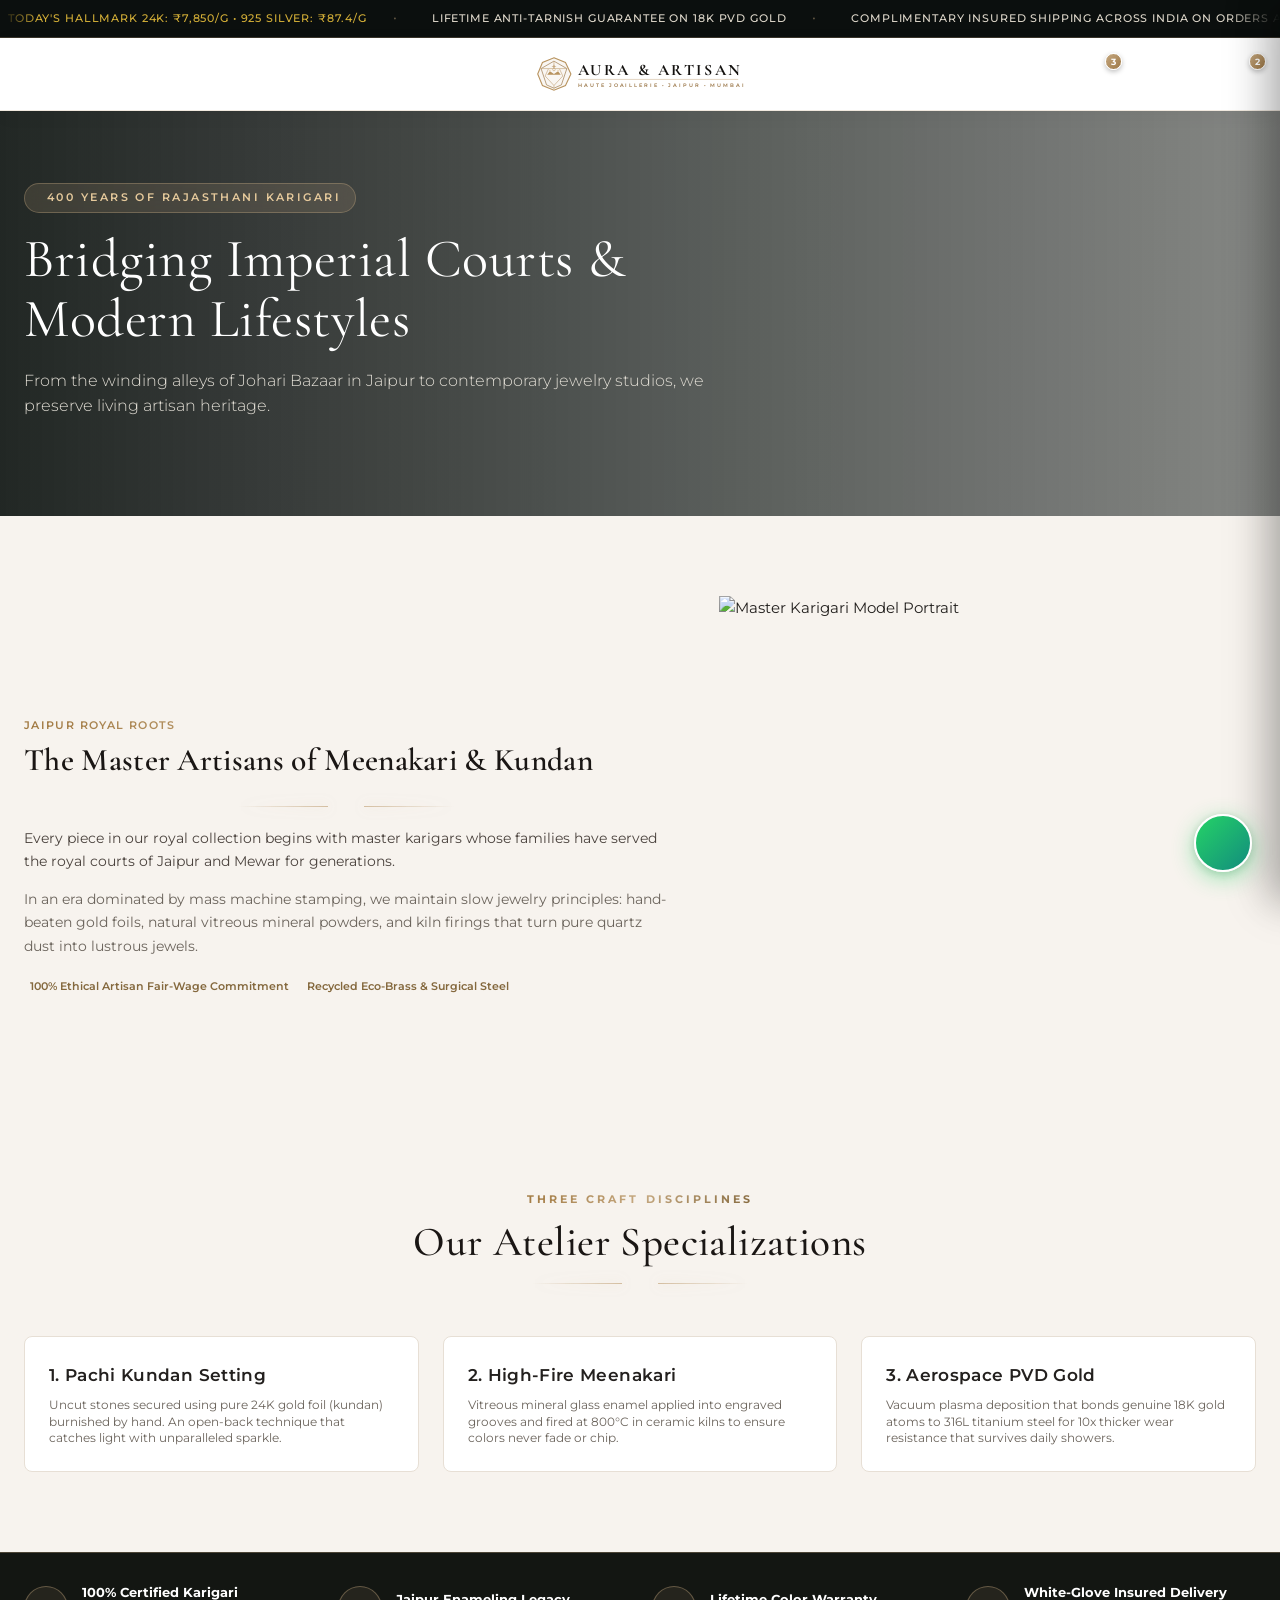
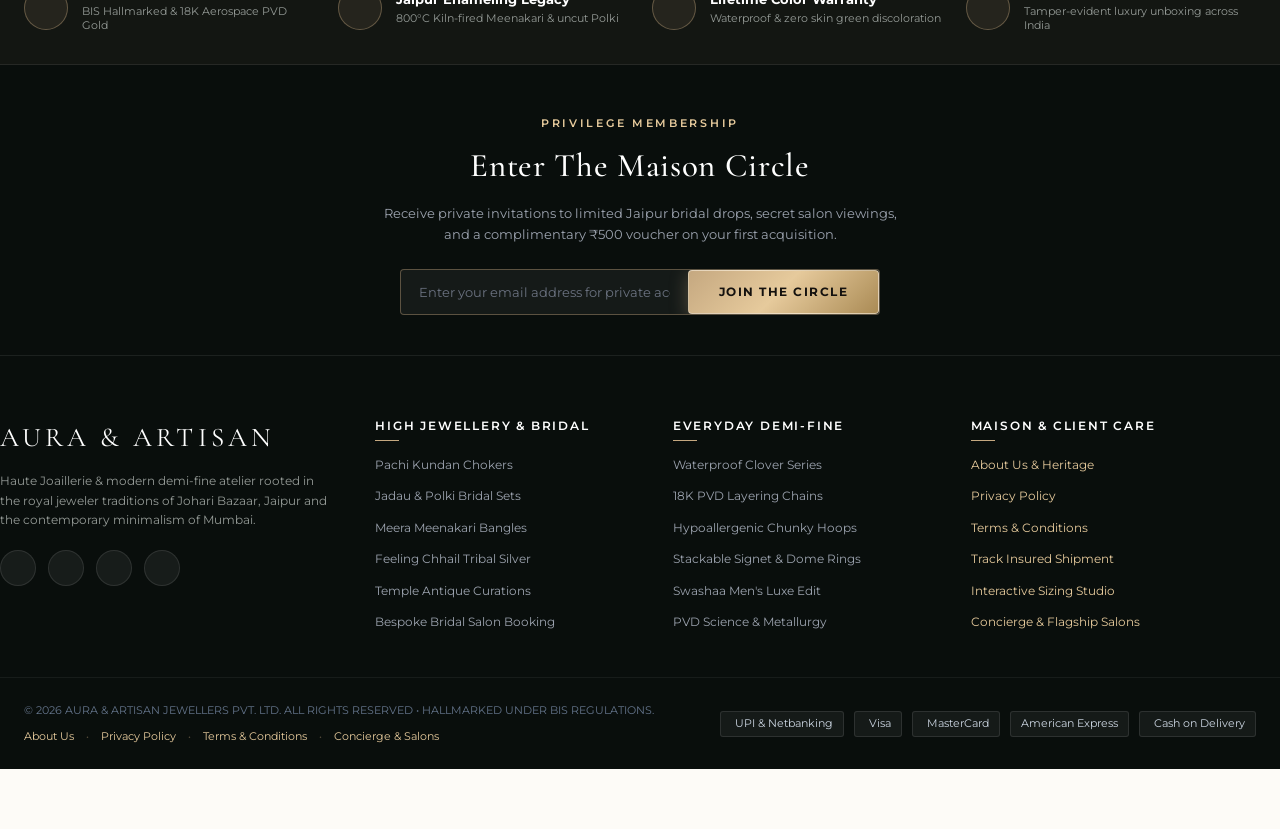
==== commit fe51c435: "Implement dynamic e-commerce engine, luxury admin dashboard, live metal pricing, checkout, and track" ====
--- a/about.html
+++ b/about.html
@@ -8,7 +8,7 @@
   <link rel="preconnect" href="https://fonts.gstatic.com" crossorigin>
   <link href="https://fonts.googleapis.com/css2?family=Cormorant+Garamond:ital,wght@0,300;0,400;0,500;0,600;0,700;1,400&family=Montserrat:wght@300;400;500;600;700&display=swap" rel="stylesheet">
   <link href="https://cdn.jsdelivr.net/npm/remixicon@4.2.0/fonts/remixicon.css" rel="stylesheet">
-  <link rel="stylesheet" href="styles.css?v=7.7">
+  <link rel="stylesheet" href="styles.css?v=8.0">
     <style id="critical-tablet-nav">
     @media (max-width: 1400px) {
       .site-header {
@@ -339,7 +339,7 @@
             <option value="EUR">EUR (€)</option>
           </select>
         </div>
-        <a href="contact.html#track-order" class="top-link"><i class="ri-truck-line"></i> Track Order</a>
+        <a href="javascript:void(0)" onclick="openTrackOrderModal()" class="top-link"><i class="ri-truck-line"></i> Track Order</a>
       </div>
     </div>
   </div>
@@ -534,6 +534,9 @@
         <button class="action-btn" id="searchTriggerBtn" onclick="openSearch()" aria-label="Search Catalog" title="Search"><i class="ri-search-line"></i></button>
         <a href="contact.html" class="action-btn" id="userAccountBtn" aria-label="User Account" title="Account"><i class="ri-user-3-line"></i></a>
         <button class="action-btn wishlist-btn" id="wishlistBtn" onclick="openWishlist()" aria-label="Wishlist" title="Wishlist"><i class="ri-heart-line"></i><span class="badge-count wishlist-count">3</span></button>
+        
+        <a href="admin.html" class="action-btn admin-btn" id="adminPortalBtn" aria-label="Admin Portal" title="Atelier Admin Portal"><i class="ri-shield-keyhole-line"></i></a>
+        <button class="action-btn" onclick="openTrackOrderModal()" aria-label="Track Order" title="Track Live Order"><i class="ri-truck-line"></i></button>
         <button class="action-btn cart-btn" id="cartTriggerBtn" onclick="openCart()" aria-label="Shopping Bag" title="Cart"><i class="ri-shopping-bag-2-line"></i><span class="badge-count cart-count" id="cartCountBadge">2</span></button>
       </div>
     </div>
@@ -691,7 +694,7 @@
           <li><a href="about.html">About Us & Heritage</a></li>
           <li><a href="privacy-policy.html">Privacy Policy</a></li>
           <li><a href="terms-conditions.html">Terms & Conditions</a></li>
-          <li><a href="contact.html#track-order">Track Insured Shipment</a></li>
+          <li><a href="javascript:void(0)" onclick="openTrackOrderModal()">Track Insured Shipment</a></li>
           <li><a href="bangles-guide.html">Interactive Sizing Studio</a></li>
           <li><a href="contact.html">Concierge & Flagship Salons</a></li>
         </ul>
@@ -834,6 +837,222 @@
     <span class="whatsapp-tooltip">Chat with Concierge</span>
   </a>
 
-  <script src="app.js?v=7.7"></script>
+  <script src="store-engine.js?v=8.0"></script>
+  <script src="app.js?v=8.0"></script>
+
+  <!-- DYNAMIC LUXURY CHECKOUT & ORDER MODALS BACKDROP -->
+  <div class="luxury-modal-backdrop" id="checkoutModalBackdrop">
+    
+    <!-- 1. LUXURY CHECKOUT MODAL -->
+    <div class="luxury-checkout-modal" id="luxuryCheckoutModal" role="dialog" aria-modal="true" aria-labelledby="checkoutModalTitle">
+      <div class="checkout-modal-header">
+        <h3 id="checkoutModalTitle"><i class="ri-shield-check-line" style="color:#d4af37;"></i> 256-Bit Encrypted Luxury Checkout</h3>
+        <button class="btn-close-checkout" onclick="closeCheckoutModal()" aria-label="Close Checkout">&times;</button>
+      </div>
+
+      <div class="checkout-layout-grid">
+        <!-- Left Column: Shipping & Payment -->
+        <div class="checkout-form-column">
+          <!-- Section: Shipping Address -->
+          <div class="checkout-section-block">
+            <h4 class="checkout-section-title"><i class="ri-map-pin-user-line"></i> 1. Patron &amp; Delivery Destination</h4>
+            <div class="checkout-input-grid">
+              <div class="checkout-field">
+                <label>Full Name *</label>
+                <input type="text" id="checkoutName" class="checkout-input" placeholder="e.g. Maharani Gayatri Devi" required>
+              </div>
+              <div class="checkout-field">
+                <label>Contact Phone (+91) *</label>
+                <input type="tel" id="checkoutPhone" class="checkout-input" placeholder="e.g. 98201 44521" required>
+              </div>
+              <div class="checkout-field full">
+                <label>Email Address (For Tax Invoice &amp; Tracking)</label>
+                <input type="email" id="checkoutEmail" class="checkout-input" placeholder="patron@royalmail.com">
+              </div>
+              <div class="checkout-field full">
+                <label>Street Address / Suite / Landmark *</label>
+                <input type="text" id="checkoutAddress" class="checkout-input" placeholder="Flat / House No., Building, Street" required>
+              </div>
+              <div class="checkout-field">
+                <label>City *</label>
+                <input type="text" id="checkoutCity" class="checkout-input" placeholder="e.g. Jaipur" value="Jaipur">
+              </div>
+              <div class="checkout-field">
+                <label>State *</label>
+                <input type="text" id="checkoutState" class="checkout-input" placeholder="e.g. Rajasthan" value="Rajasthan">
+              </div>
+              <div class="checkout-field full">
+                <label>6-Digit PIN Code *</label>
+                <div style="display:flex; gap:8px;">
+                  <input type="text" id="checkoutPincode" class="checkout-input" placeholder="e.g. 302001 or 400053" maxlength="6" style="flex:1;" oninput="verifyCheckoutPincode()">
+                  <button type="button" class="pincode-verify-btn" onclick="verifyCheckoutPincode()">Check PIN</button>
+                </div>
+                <div id="checkoutPincodeStatus" class="pincode-status-box" style="display:none;"></div>
+              </div>
+            </div>
+          </div>
+
+          <!-- Section: Delivery Method -->
+          <div class="checkout-section-block">
+            <h4 class="checkout-section-title"><i class="ri-truck-line"></i> 2. Insured Transit Selection</h4>
+            <div style="display:flex; flex-direction:column; gap:10px;">
+              <label style="display:flex; align-items:center; gap:12px; background:#090806; border:1px solid rgba(212,175,55,0.25); padding:12px 14px; border-radius:8px; cursor:pointer;">
+                <input type="radio" name="shippingTransitOption" id="shipOptionStandard" checked onchange="renderCheckoutSummary()" style="accent-color:#d4af37;">
+                <div style="flex:1;">
+                  <strong style="color:#fff; font-size:0.85rem;">Complimentary White-Glove Transit</strong>
+                  <small style="color:#aaa; display:block;">Delivery in 2 to 4 business days via BlueDart Express &bull; 100% Insured</small>
+                </div>
+                <span style="color:#2ecc71; font-weight:700; font-size:0.85rem;">FREE</span>
+              </label>
+
+              <label style="display:flex; align-items:center; gap:12px; background:#090806; border:1px solid rgba(212,175,55,0.25); padding:12px 14px; border-radius:8px; cursor:pointer;">
+                <input type="radio" name="shippingTransitOption" id="shipOptionExpress" onchange="renderCheckoutSummary()" style="accent-color:#d4af37;">
+                <div style="flex:1;">
+                  <strong style="color:#fff; font-size:0.85rem;">Priority VIP Air Transit (Tamper-Evident Seal)</strong>
+                  <small style="color:#aaa; display:block;">Next-Day Dispatch &bull; Dedicated courier security escort</small>
+                </div>
+                <span style="color:#d4af37; font-weight:700; font-size:0.85rem;">₹199</span>
+              </label>
+            </div>
+          </div>
+
+          <!-- Section: Payment Method -->
+          <div class="checkout-section-block">
+            <h4 class="checkout-section-title"><i class="ri-bank-card-line"></i> 3. Bank-Grade Payment Options</h4>
+            <div class="payment-methods-grid">
+              <div class="payment-method-card active" data-method="upi" onclick="selectPaymentMethod('upi')">
+                <i class="ri-qr-code-line"></i>
+                <div>
+                  <strong>UPI Instant</strong>
+                  <small>GPay, PhonePe, QR</small>
+                </div>
+              </div>
+              <div class="payment-method-card" data-method="card" onclick="selectPaymentMethod('card')">
+                <i class="ri-bank-card-2-line"></i>
+                <div>
+                  <strong>Credit / Debit</strong>
+                  <small>Visa, MC, RuPay, Amex</small>
+                </div>
+              </div>
+              <div class="payment-method-card" data-method="netbanking" onclick="selectPaymentMethod('netbanking')">
+                <i class="ri-government-line"></i>
+                <div>
+                  <strong>Net Banking</strong>
+                  <small>All Indian Banks</small>
+                </div>
+              </div>
+              <div class="payment-method-card" data-method="cod" onclick="selectPaymentMethod('cod')">
+                <i class="ri-hand-coin-line"></i>
+                <div>
+                  <strong>Cash on Delivery</strong>
+                  <small>Inspect &amp; Pay</small>
+                </div>
+              </div>
+            </div>
+
+            <!-- Dynamic Details Panel for Selected Method -->
+            <div id="paymentDetailsPanel" class="payment-details-panel"></div>
+          </div>
+        </div>
+
+        <!-- Right Column: Order Summary & Place Order -->
+        <div class="checkout-summary-column">
+          <div class="checkout-summary-card">
+            <h4 style="font-family:'Cormorant Garamond',serif; font-size:1.4rem; color:#d4af37; margin-bottom:14px;">Bespoke Bag Summary</h4>
+            <div class="checkout-items-list" id="checkoutItemsContainer"></div>
+
+            <div class="checkout-totals-row">
+              <span>Atelier Subtotal</span>
+              <span id="checkoutSubtotal">₹0</span>
+            </div>
+            <div class="checkout-totals-row" id="checkoutDiscountRow" style="display:none; color:#2ecc71;">
+              <span>Privilege Discount</span>
+              <span id="checkoutDiscount">-₹0</span>
+            </div>
+            <div class="checkout-totals-row">
+              <span>Insured Transit</span>
+              <span id="checkoutShippingFee" style="color:#2ecc71;">FREE</span>
+            </div>
+            <div class="checkout-totals-row">
+              <span>Applicable GST (3% Incl.)</span>
+              <span style="color:#888;">Included</span>
+            </div>
+            <div class="checkout-totals-row grand">
+              <span>Total Payable Amount</span>
+              <span id="checkoutGrandTotal">₹0</span>
+            </div>
+
+            <button type="button" id="btnSubmitOrder" class="btn-complete-order" onclick="submitCheckoutOrder(event)">
+              <i class="ri-shield-keyhole-line"></i> Authorize &amp; Confirm Order
+            </button>
+
+            <div style="margin-top:16px; border-top:1px solid rgba(212,175,55,0.15); padding-top:12px; font-size:0.72rem; color:#888; text-align:center; line-height:1.5;">
+              <p><i class="ri-shield-check-line" style="color:#d4af37;"></i> BIS Hallmarked Authentic Karigari</p>
+              <p><i class="ri-lock-2-line" style="color:#d4af37;"></i> 256-Bit TLS Bank-Grade Authorization</p>
+            </div>
+          </div>
+        </div>
+      </div>
+    </div>
+
+    <!-- 2. ORDER CONFIRMATION / SUCCESS MODAL -->
+    <div class="order-success-card" id="orderSuccessModal" style="display:none;" role="dialog" aria-modal="true">
+      <div class="success-check-badge">
+        <i class="ri-check-line"></i>
+      </div>
+      <h3>Royal Order Confirmed</h3>
+      <p>We have received your bespoke patronage. Our Jaipur karigars are preparing your hallmarked jewellery piece with white-glove care.</p>
+      
+      <div class="order-receipt-box">
+        <div style="display:flex; justify-content:space-between; margin-bottom:8px;">
+          <span style="color:#888;">Order Reference:</span>
+          <strong id="successOrderId" style="color:#d4af37; font-size:1.05rem;">ORD-2026-XXXX</strong>
+        </div>
+        <div style="display:flex; justify-content:space-between; margin-bottom:8px;">
+          <span style="color:#888;">Fulfillment Transit:</span>
+          <strong id="successTrackingText">BlueDart Express &bull; Awaiting Pickup</strong>
+        </div>
+        <div style="display:flex; justify-content:space-between; margin-bottom:8px;">
+          <span style="color:#888;">Total Amount Paid:</span>
+          <strong id="successAmountText" style="color:#2ecc71;">₹0</strong>
+        </div>
+        <div style="display:flex; justify-content:space-between;">
+          <span style="color:#888;">Estimated Doorstep Arrival:</span>
+          <strong style="color:#fff;">2 to 3 Business Days</strong>
+        </div>
+      </div>
+
+      <div style="display:flex; gap:12px; justify-content:center; flex-wrap:wrap;">
+        <button class="btn btn-gold" onclick="closeSuccessModal(); openTrackOrderModal();">
+          <i class="ri-truck-line"></i> Live Track Order
+        </button>
+        <button class="btn btn-outline-gold" onclick="closeSuccessModal()">
+          Continue Browsing
+        </button>
+      </div>
+    </div>
+
+    <!-- 3. LIVE ORDER TRACKING MODAL -->
+    <div class="order-success-card" id="trackOrderModal" style="display:none; max-width:620px;" role="dialog" aria-modal="true">
+      <div style="display:flex; justify-content:space-between; align-items:center; border-bottom:1px solid rgba(212,175,55,0.2); padding-bottom:12px; margin-bottom:16px;">
+        <h3 style="font-family:'Cormorant Garamond',serif; color:#d4af37; font-size:1.5rem; margin:0;">
+          <i class="ri-truck-line"></i> Live Order Tracking
+        </h3>
+        <button class="btn-close-checkout" onclick="closeTrackOrderModal()" style="font-size:1.5rem;">&times;</button>
+      </div>
+      <p style="font-size:0.8rem; color:#aaa; margin-bottom:14px;">
+        Enter your Order ID (e.g. ORD-2026-9481) or your registered 10-digit mobile number to inspect real-time courier dispatch status.
+      </p>
+
+      <div style="display:flex; gap:10px; margin-bottom:16px;">
+        <input type="text" id="trackOrderQueryInput" class="checkout-input" placeholder="e.g. ORD-2026-9481 or 9820144521" style="flex:1;">
+        <button class="btn btn-gold" style="padding:8px 18px;" onclick="lookupOrderTracking()">Locate Status</button>
+      </div>
+
+      <div id="trackOrderResultBox"></div>
+    </div>
+
+  </div>
+
 </body>
 </html>
--- a/styles.css
+++ b/styles.css
@@ -8199,3 +8199,419 @@
   border: 1px solid rgba(197, 168, 128, 0.35);
   z-index: 3;
 }
+
+/* ==========================================================================
+   DYNAMIC E-COMMERCE: CHECKOUT, PAYMENT GATEWAY & ORDER TRACKING STYLES
+   ========================================================================== */
+
+/* Admin Link & Live Ticker in Header */
+.admin-header-link {
+  display: inline-flex;
+  align-items: center;
+  gap: 6px;
+  background: rgba(197, 168, 128, 0.12);
+  border: 1px solid rgba(197, 168, 128, 0.35);
+  color: #b8935e;
+  font-size: 0.75rem;
+  font-weight: 600;
+  letter-spacing: 0.08em;
+  text-transform: uppercase;
+  padding: 5px 10px;
+  border-radius: 20px;
+  text-decoration: none;
+  transition: all 0.25s ease;
+}
+.admin-header-link:hover {
+  background: #b8935e;
+  color: #0c0b08;
+  border-color: #b8935e;
+}
+
+/* Modals Overlay */
+.luxury-modal-backdrop {
+  position: fixed;
+  inset: 0;
+  background: rgba(10, 9, 8, 0.85);
+  backdrop-filter: blur(8px);
+  -webkit-backdrop-filter: blur(8px);
+  z-index: 100002;
+  display: none;
+  align-items: center;
+  justify-content: center;
+  padding: 16px;
+  opacity: 0;
+  transition: opacity 0.3s ease;
+}
+.luxury-modal-backdrop.open {
+  display: flex;
+  opacity: 1;
+}
+
+.luxury-checkout-modal {
+  background: #14120e;
+  color: #f5f3ef;
+  border: 1px solid rgba(212, 175, 55, 0.3);
+  border-radius: 12px;
+  width: 100%;
+  max-width: 960px;
+  max-height: 92vh;
+  overflow-y: auto;
+  box-shadow: 0 20px 60px rgba(0, 0, 0, 0.8);
+  display: flex;
+  flex-direction: column;
+}
+
+.checkout-modal-header {
+  padding: 20px 28px;
+  border-bottom: 1px solid rgba(212, 175, 55, 0.15);
+  display: flex;
+  align-items: center;
+  justify-content: space-between;
+  background: #0f0e0b;
+}
+
+.checkout-modal-header h3 {
+  font-family: 'Cormorant Garamond', serif;
+  font-size: 1.6rem;
+  font-weight: 600;
+  color: #d4af37;
+  letter-spacing: 0.04em;
+  margin: 0;
+}
+
+.checkout-modal-header .btn-close-checkout {
+  background: transparent;
+  border: none;
+  color: #a3998b;
+  font-size: 1.6rem;
+  cursor: pointer;
+  transition: color 0.2s;
+}
+.checkout-modal-header .btn-close-checkout:hover {
+  color: #fff;
+}
+
+.checkout-layout-grid {
+  display: grid;
+  grid-template-columns: 1.4fr 1fr;
+  gap: 28px;
+  padding: 28px;
+}
+
+@media (max-width: 860px) {
+  .checkout-layout-grid {
+    grid-template-columns: 1fr;
+  }
+}
+
+.checkout-section-block {
+  margin-bottom: 24px;
+}
+
+.checkout-section-title {
+  font-family: 'Cormorant Garamond', serif;
+  font-size: 1.25rem;
+  color: #e8c872;
+  margin-bottom: 14px;
+  display: flex;
+  align-items: center;
+  gap: 8px;
+  border-bottom: 1px solid rgba(212, 175, 55, 0.12);
+  padding-bottom: 8px;
+}
+
+.checkout-input-grid {
+  display: grid;
+  grid-template-columns: 1fr 1fr;
+  gap: 12px;
+}
+
+.checkout-field {
+  display: flex;
+  flex-direction: column;
+  gap: 5px;
+}
+.checkout-field.full {
+  grid-column: span 2;
+}
+
+.checkout-field label {
+  font-size: 0.72rem;
+  text-transform: uppercase;
+  letter-spacing: 0.06em;
+  color: #a3998b;
+}
+
+.checkout-input {
+  background: #090806;
+  border: 1px solid rgba(212, 175, 55, 0.2);
+  border-radius: 6px;
+  padding: 10px 12px;
+  color: #fff;
+  font-size: 0.85rem;
+  font-family: inherit;
+  transition: border-color 0.2s, box-shadow 0.2s;
+}
+.checkout-input:focus {
+  outline: none;
+  border-color: #d4af37;
+  box-shadow: 0 0 8px rgba(212, 175, 55, 0.25);
+}
+
+.pincode-verify-btn {
+  background: rgba(212, 175, 55, 0.15);
+  border: 1px solid #d4af37;
+  color: #d4af37;
+  border-radius: 6px;
+  padding: 0 14px;
+  font-size: 0.78rem;
+  font-weight: 600;
+  cursor: pointer;
+  white-space: nowrap;
+}
+
+.pincode-status-box {
+  margin-top: 6px;
+  font-size: 0.76rem;
+  border-radius: 4px;
+  padding: 6px 10px;
+}
+
+/* Payment Selector Cards */
+.payment-methods-grid {
+  display: grid;
+  grid-template-columns: 1fr 1fr;
+  gap: 10px;
+  margin-bottom: 16px;
+}
+
+.payment-method-card {
+  background: #090806;
+  border: 1px solid rgba(212, 175, 55, 0.2);
+  border-radius: 8px;
+  padding: 12px 14px;
+  cursor: pointer;
+  display: flex;
+  align-items: center;
+  gap: 10px;
+  transition: all 0.2s;
+}
+.payment-method-card.active {
+  border-color: #d4af37;
+  background: rgba(212, 175, 55, 0.1);
+  box-shadow: 0 0 12px rgba(212, 175, 55, 0.2);
+}
+.payment-method-card i {
+  font-size: 1.3rem;
+  color: #d4af37;
+}
+.payment-method-card strong {
+  font-size: 0.82rem;
+  color: #fff;
+  display: block;
+}
+.payment-method-card small {
+  font-size: 0.68rem;
+  color: #888;
+}
+
+.payment-details-panel {
+  background: #090806;
+  border: 1px solid rgba(212, 175, 55, 0.15);
+  border-radius: 8px;
+  padding: 16px;
+  margin-bottom: 16px;
+}
+
+/* Checkout Summary Column */
+.checkout-summary-card {
+  background: #0f0e0b;
+  border: 1px solid rgba(212, 175, 55, 0.2);
+  border-radius: 10px;
+  padding: 20px;
+}
+
+.checkout-items-list {
+  max-height: 220px;
+  overflow-y: auto;
+  border-bottom: 1px solid rgba(212, 175, 55, 0.1);
+  padding-bottom: 14px;
+  margin-bottom: 14px;
+}
+
+.checkout-item-row {
+  display: flex;
+  align-items: center;
+  gap: 12px;
+  margin-bottom: 10px;
+}
+.checkout-item-thumb {
+  width: 44px;
+  height: 44px;
+  border-radius: 6px;
+  object-fit: cover;
+  border: 1px solid rgba(212, 175, 55, 0.2);
+}
+.checkout-item-title {
+  font-size: 0.8rem;
+  font-weight: 500;
+  color: #f5f3ef;
+  line-height: 1.2;
+}
+.checkout-item-price {
+  margin-left: auto;
+  font-size: 0.82rem;
+  font-weight: 600;
+  color: #d4af37;
+}
+
+.checkout-totals-row {
+  display: flex;
+  justify-content: space-between;
+  font-size: 0.82rem;
+  margin-bottom: 8px;
+  color: #a3998b;
+}
+.checkout-totals-row.grand {
+  border-top: 1px solid rgba(212, 175, 55, 0.2);
+  padding-top: 10px;
+  margin-top: 10px;
+  font-size: 1.15rem;
+  color: #d4af37;
+  font-family: 'Cormorant Garamond', serif;
+  font-weight: 700;
+}
+
+.btn-complete-order {
+  width: 100%;
+  background: linear-gradient(135deg, #d4af37 0%, #aa8420 100%);
+  color: #0c0b08;
+  border: none;
+  padding: 14px;
+  border-radius: 8px;
+  font-size: 0.9rem;
+  font-weight: 700;
+  letter-spacing: 0.08em;
+  text-transform: uppercase;
+  cursor: pointer;
+  margin-top: 16px;
+  transition: all 0.25s;
+  display: flex;
+  align-items: center;
+  justify-content: center;
+  gap: 10px;
+}
+.btn-complete-order:hover {
+  box-shadow: 0 6px 20px rgba(212, 175, 55, 0.35);
+  transform: translateY(-1px);
+}
+
+/* Order Success Modal */
+.order-success-card {
+  background: #14120e;
+  border: 1px solid #d4af37;
+  border-radius: 12px;
+  max-width: 580px;
+  width: 100%;
+  padding: 36px 30px;
+  text-align: center;
+  color: #f5f3ef;
+  box-shadow: 0 20px 60px rgba(0, 0, 0, 0.85);
+}
+
+.success-check-badge {
+  width: 64px;
+  height: 64px;
+  background: rgba(46, 204, 113, 0.15);
+  border: 2px solid #2ecc71;
+  border-radius: 50%;
+  display: inline-flex;
+  align-items: center;
+  justify-content: center;
+  font-size: 2rem;
+  color: #2ecc71;
+  margin-bottom: 18px;
+  box-shadow: 0 0 24px rgba(46, 204, 113, 0.3);
+}
+
+.order-success-card h3 {
+  font-family: 'Cormorant Garamond', serif;
+  font-size: 1.9rem;
+  color: #d4af37;
+  margin-bottom: 6px;
+}
+
+.order-success-card p {
+  font-size: 0.85rem;
+  color: #a3998b;
+  margin-bottom: 20px;
+}
+
+.order-receipt-box {
+  background: #090806;
+  border: 1px solid rgba(212, 175, 55, 0.2);
+  border-radius: 8px;
+  padding: 16px;
+  text-align: left;
+  margin-bottom: 20px;
+  font-size: 0.82rem;
+  line-height: 1.6;
+}
+
+/* Order Tracking Stepper */
+.tracking-stepper {
+  display: flex;
+  justify-content: space-between;
+  position: relative;
+  margin: 24px 0;
+}
+.tracking-stepper::before {
+  content: '';
+  position: absolute;
+  top: 18px;
+  left: 20px;
+  right: 20px;
+  height: 2px;
+  background: rgba(212, 175, 55, 0.2);
+  z-index: 1;
+}
+.step-node {
+  position: relative;
+  z-index: 2;
+  text-align: center;
+  flex: 1;
+}
+.step-dot {
+  width: 36px;
+  height: 36px;
+  border-radius: 50%;
+  background: #14120e;
+  border: 2px solid rgba(212, 175, 55, 0.3);
+  color: #888;
+  display: inline-flex;
+  align-items: center;
+  justify-content: center;
+  font-size: 1rem;
+  margin-bottom: 6px;
+  transition: all 0.3s;
+}
+.step-node.completed .step-dot {
+  background: #d4af37;
+  border-color: #d4af37;
+  color: #0c0b08;
+  box-shadow: 0 0 12px rgba(212, 175, 55, 0.4);
+}
+.step-node.active .step-dot {
+  border-color: #2ecc71;
+  color: #2ecc71;
+  box-shadow: 0 0 12px rgba(46, 204, 113, 0.4);
+}
+.step-label {
+  font-size: 0.7rem;
+  color: #a3998b;
+  display: block;
+}
+.step-node.completed .step-label {
+  color: #d4af37;
+  font-weight: 600;
+}
